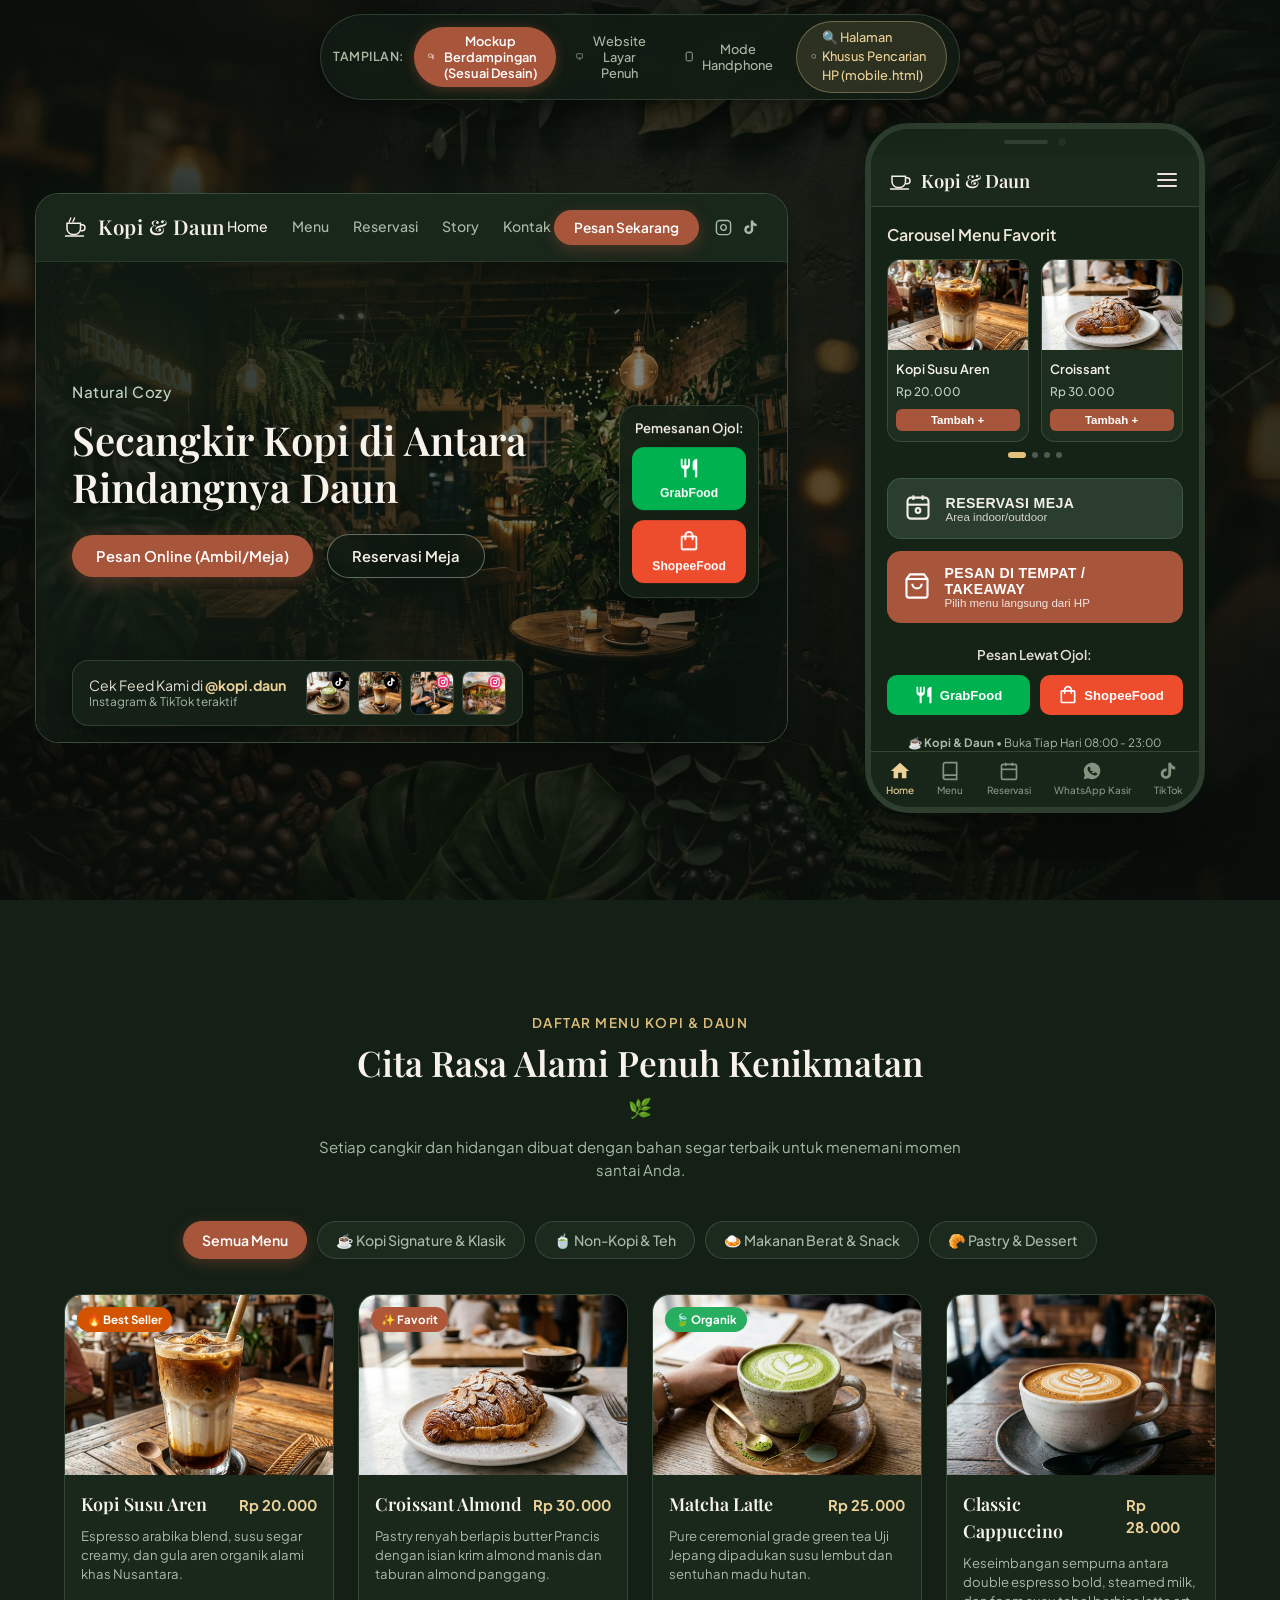
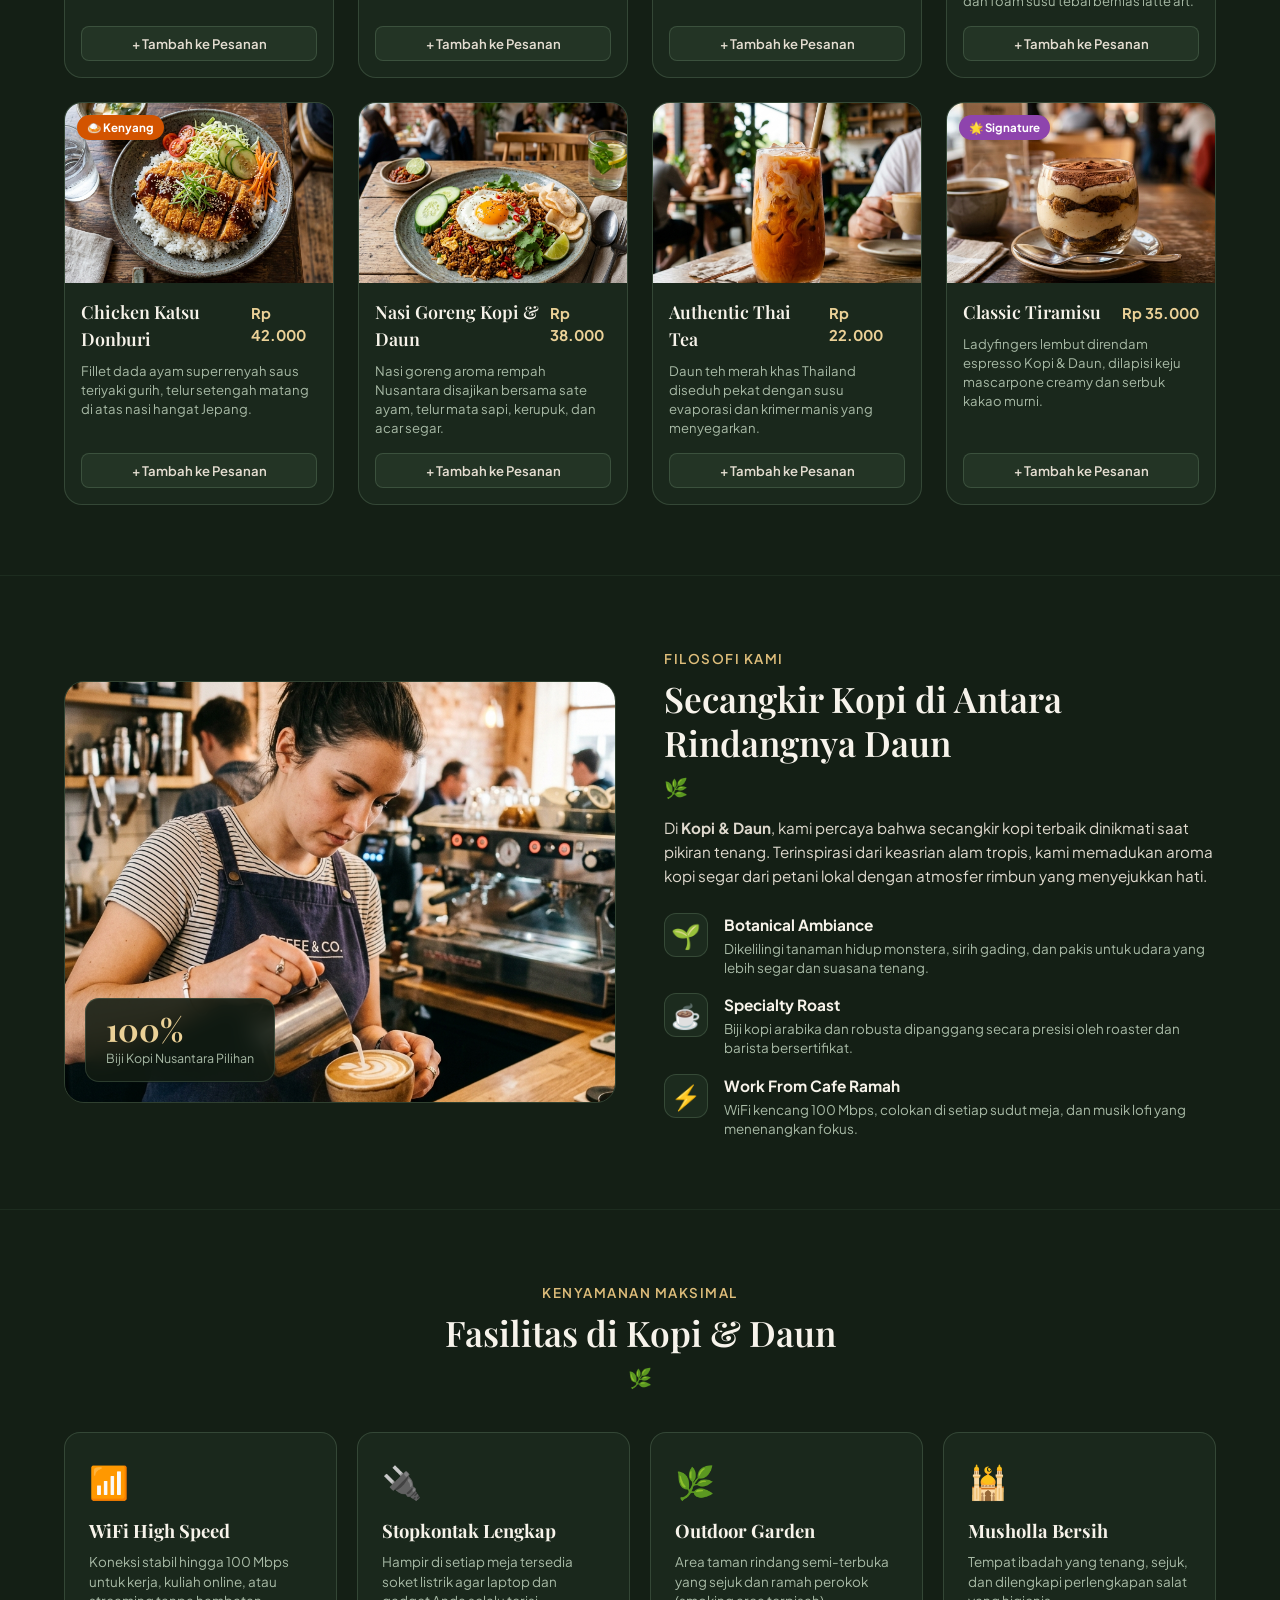
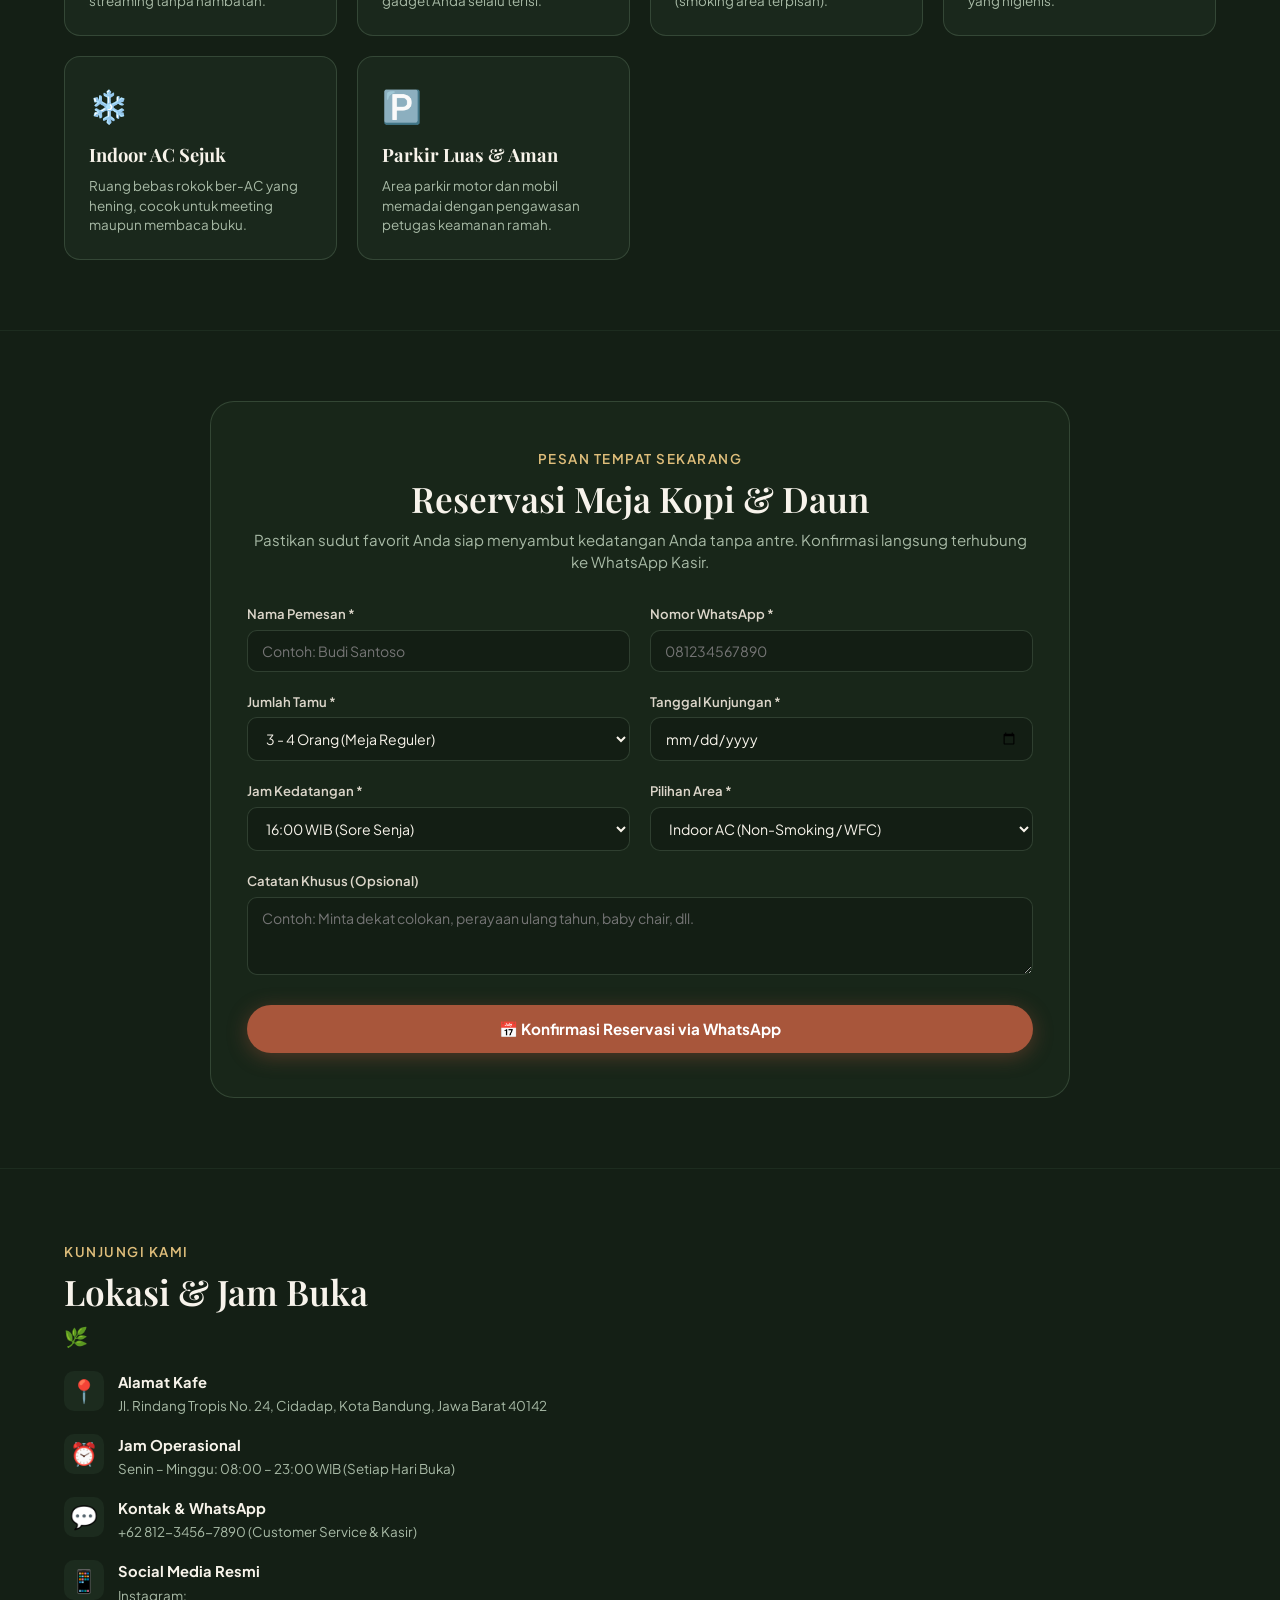
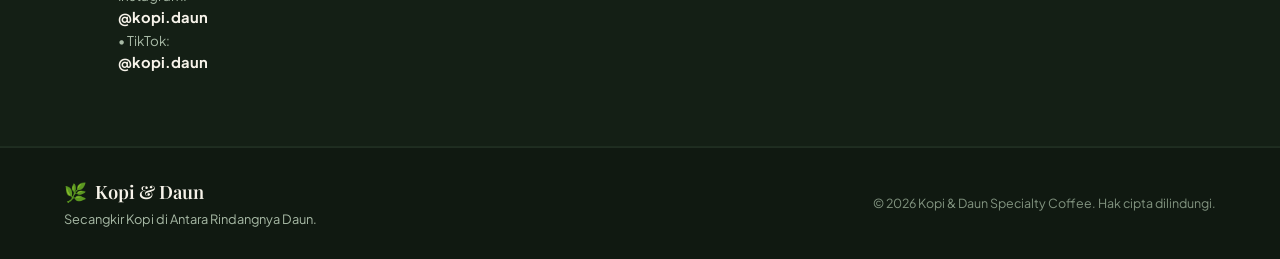
==== index.html @ 54e56e7a "Initial commit - Kopi & Daun website" ====
<!DOCTYPE html>
<html lang="id">
<head>
  <meta charset="UTF-8">
  <meta name="viewport" content="width=device-width, initial-scale=1.0">
  <meta name="description" content="Kopi & Daun — Secangkir Kopi di Antara Rindangnya Daun. Kafe botanical cozy dengan suasana asri, kopi pilihan, reservasi online, dan pesan via ShopeeFood & GrabFood.">
  <meta name="keywords" content="Kopi & Daun, kafe botanical, coffee shop aesthetic, kopi susu aren, reservasi kafe, kafe rimbun, nongkrong cozy, bandung kafe">
  <meta property="og:title" content="Kopi & Daun — Secangkir Kopi di Antara Rindangnya Daun">
  <meta property="og:description" content="Kafe bernuansa alam yang cozy di tengah rindangnya daun tropis. Pesan online atau reservasi meja sekarang.">
  <meta property="og:type" content="website">
  <title>Kopi & Daun — Secangkir Kopi di Antara Rindangnya Daun</title>
  <link rel="stylesheet" href="css/style.css">
  <link rel="icon" href="data:image/svg+xml,<svg xmlns='http://www.w3.org/2000/svg' viewBox='0 0 100 100'><text y='.9em' font-size='90'>🌿</text></svg>">
</head>
<body class="mode-mockup">

  <!-- ═══════════ TOP VIEW SWITCHER (Untuk Presentasi UI/UX) ═══════════ -->
  <aside class="view-switcher-bar" aria-label="Pengalih Tampilan">
    <div class="switcher-pill">
      <span class="switcher-label">Tampilan:</span>
      <button type="button" class="switch-btn active" data-mode="mode-mockup" id="btn-mode-mockup">
        <svg width="15" height="15" viewBox="0 0 24 24" fill="none" stroke="currentColor" stroke-width="2"><rect x="2" y="3" width="13" height="12" rx="2"/><rect x="17" y="7" width="5" height="14" rx="1"/></svg>
        <span>Mockup Berdampingan (Sesuai Desain)</span>
      </button>
      <button type="button" class="switch-btn" data-mode="mode-fullscreen" id="btn-mode-fullscreen">
        <svg width="15" height="15" viewBox="0 0 24 24" fill="none" stroke="currentColor" stroke-width="2"><rect x="2" y="3" width="20" height="14" rx="2"/><line x1="8" y1="21" x2="16" y2="21"/><line x1="12" y1="17" x2="12" y2="21"/></svg>
        <span>Website Layar Penuh</span>
      </button>
      <button type="button" class="switch-btn" data-mode="mode-mobile" id="btn-mode-mobile">
        <svg width="15" height="15" viewBox="0 0 24 24" fill="none" stroke="currentColor" stroke-width="2"><rect x="5" y="2" width="14" height="20" rx="3"/><line x1="12" y1="18" x2="12.01" y2="18"/></svg>
        <span>Mode Handphone</span>
      </button>
      <a href="mobile.html" class="switch-btn link-mobile-page" style="text-decoration: none; color: #ebd197; background: rgba(235, 209, 151, 0.12); border: 1px solid rgba(235, 209, 151, 0.35);">
        <svg width="15" height="15" viewBox="0 0 24 24" fill="none" stroke="currentColor" stroke-width="2"><circle cx="11" cy="11" r="8"/><line x1="21" y1="21" x2="16.65" y2="16.65"/></svg>
        <span>🔍 Halaman Khusus Pencarian HP (mobile.html)</span>
      </a>
    </div>
  </aside>

  <!-- ═══════════ TOAST NOTIFICATION ═══════════ -->
  <div class="toast-container" id="toast-container"></div>

  <!-- ═══════════ WRAPPER UTAMA: MOCKUP SHOWCASE ═══════════ -->
  <div class="mockup-presentation-stage" id="presentation-stage">

    <!-- DEKORASI DAUN & KOPI SUDUT -->
    <div class="stage-bg-overlay"></div>
    <div class="leaf-corner leaf-top-left" aria-hidden="true"></div>
    <div class="leaf-corner leaf-bottom-left" aria-hidden="true"></div>
    <div class="leaf-corner leaf-top-right" aria-hidden="true"></div>
    <div class="leaf-corner leaf-bottom-right" aria-hidden="true"></div>

    <div class="mockup-dual-grid">

      <!-- ══════════════════════════════════════════════════════
           FRAME 1: TAMPILAN DESKTOP (Sesuai Mockup Kiri)
           ══════════════════════════════════════════════════════ -->
      <div class="mockup-desktop-frame" id="desktop-app-frame">
        <div class="desktop-inner-window">

          <!-- Desktop Top Header / Navbar -->
          <header class="desktop-navbar">
            <div class="nav-brand">
              <svg class="brand-coffee-icon" viewBox="0 0 32 32" fill="none" stroke="currentColor">
                <path d="M4 11h18v7a8 8 0 0 1-8 8H12a8 8 0 0 1-8-8v-7z" stroke-width="2" stroke-linecap="round"/>
                <path d="M22 13h2a4 4 0 0 1 4 4v0a4 4 0 0 1-4 4h-2" stroke-width="2"/>
                <path d="M2 28h24" stroke-width="2" stroke-linecap="round"/>
                <path d="M9 4c0 2-2 3-2 5M14 4c0 2-2 3-2 5" stroke-width="1.8" stroke-linecap="round"/>
              </svg>
              <span class="brand-title">Kopi & Daun</span>
            </div>

            <nav class="desktop-nav-links">
              <a href="#home" class="nav-item active">Home</a>
              <a href="#menu" class="nav-item">Menu</a>
              <a href="#reservation" class="nav-item">Reservasi</a>
              <a href="#story" class="nav-item">Story</a>
              <a href="#contact" class="nav-item">Kontak</a>
            </nav>

            <div class="desktop-nav-actions">
              <button type="button" class="btn-action-terracotta btn-open-order">Pesan Sekarang</button>
              <div class="social-mini-icons">
                <a href="https://instagram.com/kopi.daun" target="_blank" rel="noopener" class="social-icon-btn" title="Instagram @kopi.daun">
                  <svg width="17" height="17" viewBox="0 0 24 24" fill="none" stroke="currentColor" stroke-width="2">
                    <rect x="2" y="2" width="20" height="20" rx="5" ry="5"></rect>
                    <path d="M16 11.37A4 4 0 1 1 12.63 8 4 4 0 0 1 16 11.37z"></path>
                    <line x1="17.5" y1="6.5" x2="17.51" y2="6.5"></line>
                  </svg>
                </a>
                <a href="https://tiktok.com/@kopi.daun" target="_blank" rel="noopener" class="social-icon-btn" title="TikTok @kopi.daun">
                  <svg width="17" height="17" viewBox="0 0 24 24" fill="currentColor">
                    <path d="M19.59 6.69a4.83 4.83 0 0 1-3.77-4.25V2h-3.45v13.67a2.89 2.89 0 0 1-2.88 2.5 2.89 2.89 0 0 1-2.89-2.89 2.89 2.89 0 0 1 2.89-2.89c.28 0 .54.04.79.1v-3.5a6.37 6.37 0 0 0-.79-.05A6.34 6.34 0 0 0 3.15 15a6.34 6.34 0 0 0 6.34 6.34 6.34 6.34 0 0 0 6.34-6.34V8.76a8.28 8.28 0 0 0 4.84 1.55V6.86a4.84 4.84 0 0 1-1.08-.17z"/>
                  </svg>
                </a>
              </div>
            </div>
          </header>

          <!-- Desktop Hero Area -->
          <main class="desktop-hero-viewport" id="home">
            <div class="desktop-hero-bg-holder">
              <img src="assets/images/hero-botanical.jpg" alt="Suasana Rindang Kopi & Daun" class="desktop-hero-img">
              <div class="desktop-hero-vignette"></div>
            </div>

            <!-- Left Hero Content -->
            <div class="desktop-hero-text">
              <span class="tag-natural-cozy">Natural Cozy</span>
              <h1 class="hero-headline">Secangkir Kopi di Antara<br>Rindangnya Daun</h1>
              
              <div class="hero-cta-group">
                <button type="button" class="btn-hero-solid btn-open-order">
                  <span>Pesan Online (Ambil/Meja)</span>
                </button>
                <button type="button" class="btn-hero-outline btn-open-reserve">
                  <span>Reservasi Meja</span>
                </button>
              </div>
            </div>

            <!-- Right Floating Card: Pemesanan Ojol -->
            <div class="floating-ojol-box">
              <h3 class="ojol-box-title">Pemesanan Ojol:</h3>
              <div class="ojol-buttons-stack">
                <button type="button" class="btn-ojol btn-grabfood" onclick="window.openOjol('GrabFood')">
                  <div class="ojol-icon-wrap">
                    <svg viewBox="0 0 24 24" width="22" height="22" fill="white">
                      <path d="M11 9H9V2H7v7H5V2H3v7c0 2.12 1.66 3.84 3.75 3.97V22h2.5v-9.03C11.34 12.84 13 11.12 13 9V2h-2v7zm5-3v8h2.5v8H21V2c-2.76 0-5 2.24-5 4z"/>
                    </svg>
                  </div>
                  <span class="ojol-btn-label">GrabFood</span>
                </button>

                <button type="button" class="btn-ojol btn-shopeefood" onclick="window.openOjol('ShopeeFood')">
                  <div class="ojol-icon-wrap">
                    <svg viewBox="0 0 24 24" width="22" height="22" fill="white">
                      <path d="M19 6h-2c0-2.76-2.24-5-5-5S7 3.24 7 6H5c-1.1 0-2 .9-2 2v12c0 1.1.9 2 2 2h14c1.1 0 2-.9 2-2V8c0-1.1-.9-2-2-2zm-7-3c1.66 0 3 1.34 3 3H9c0-1.66 1.34-3 3-3zm7 17H5V8h2v2c0 .55.45 1 1 1s1-.45 1-1V8h6v2c0 .55.45 1 1 1s1-.45 1-1V8h2v12z"/>
                    </svg>
                  </div>
                  <span class="ojol-btn-label">ShopeeFood</span>
                </button>
              </div>
            </div>

            <!-- Bottom Floating Banner: Cek Feed Kami di @kopi.daun -->
            <div class="floating-feed-banner">
              <div class="feed-info">
                <p class="feed-title">Cek Feed Kami di <strong>@kopi.daun</strong></p>
                <p class="feed-sub">Instagram & TikTok teraktif</p>
              </div>
              <div class="feed-thumbnails-row">
                <div class="feed-thumb-card" onclick="window.openFeedMedia(0)" title="Lihat Suasana & Matcha Latte">
                  <img src="assets/images/menu/matcha-latte.jpg" alt="Matcha Latte Feed">
                  <span class="platform-mini-badge tiktok-badge">
                    <svg viewBox="0 0 24 24" width="10" height="10" fill="white"><path d="M19.59 6.69a4.83 4.83 0 0 1-3.77-4.25V2h-3.45v13.67a2.89 2.89 0 0 1-2.88 2.5 2.89 2.89 0 0 1-2.89-2.89 2.89 2.89 0 0 1 2.89-2.89c.28 0 .54.04.79.1v-3.5a6.37 6.37 0 0 0-.79-.05A6.34 6.34 0 0 0 3.15 15a6.34 6.34 0 0 0 6.34 6.34 6.34 6.34 0 0 0 6.34-6.34V8.76a8.28 8.28 0 0 0 4.84 1.55V6.86a4.84 4.84 0 0 1-1.08-.17z"/></svg>
                  </span>
                </div>
                <div class="feed-thumb-card" onclick="window.openFeedMedia(1)" title="Lihat Kopi Susu Aren Video">
                  <img src="assets/images/menu/kopi-susu-gula-aren.jpg" alt="Kopi Susu Aren Reel">
                  <span class="platform-mini-badge tiktok-badge">
                    <svg viewBox="0 0 24 24" width="10" height="10" fill="white"><path d="M19.59 6.69a4.83 4.83 0 0 1-3.77-4.25V2h-3.45v13.67a2.89 2.89 0 0 1-2.88 2.5 2.89 2.89 0 0 1-2.89-2.89 2.89 2.89 0 0 1 2.89-2.89c.28 0 .54.04.79.1v-3.5a6.37 6.37 0 0 0-.79-.05A6.34 6.34 0 0 0 3.15 15a6.34 6.34 0 0 0 6.34 6.34 6.34 6.34 0 0 0 6.34-6.34V8.76a8.28 8.28 0 0 0 4.84 1.55V6.86a4.84 4.84 0 0 1-1.08-.17z"/></svg>
                  </span>
                </div>
                <div class="feed-thumb-card" onclick="window.openFeedMedia(2)" title="Lihat Pour Over & Barista">
                  <img src="assets/images/barista-about.jpg" alt="Barista Story">
                  <span class="platform-mini-badge ig-badge">
                    <svg viewBox="0 0 24 24" width="10" height="10" fill="none" stroke="white" stroke-width="2.5"><rect x="2" y="2" width="20" height="20" rx="5"/><circle cx="12" cy="12" r="4"/><circle cx="18" cy="6" r="1"/></svg>
                  </span>
                </div>
                <div class="feed-thumb-card" onclick="window.openFeedMedia(3)" title="Lihat Suasana Taman Outdoor">
                  <img src="assets/images/gallery/outdoor.jpg" alt="Outdoor Botanical">
                  <span class="platform-mini-badge ig-badge">
                    <svg viewBox="0 0 24 24" width="10" height="10" fill="none" stroke="white" stroke-width="2.5"><rect x="2" y="2" width="20" height="20" rx="5"/><circle cx="12" cy="12" r="4"/><circle cx="18" cy="6" r="1"/></svg>
                  </span>
                </div>
              </div>
            </div>

          </main>
        </div>
      </div>

      <!-- ══════════════════════════════════════════════════════
           FRAME 2: TAMPILAN MOBILE (Sesuai Mockup Kanan)
           ══════════════════════════════════════════════════════ -->
      <div class="mockup-mobile-frame" id="mobile-app-frame">
        <div class="smartphone-device">

          <!-- Speaker Notch & Camera Pin -->
          <div class="phone-notch-bar">
            <span class="notch-speaker"></span>
            <span class="notch-camera"></span>
          </div>

          <!-- Mobile App Body Container -->
          <div class="mobile-viewport">

            <!-- Mobile App Header -->
            <header class="mobile-app-header">
              <div class="mobile-brand">
                <svg class="brand-coffee-icon" viewBox="0 0 32 32" fill="none" stroke="currentColor">
                  <path d="M4 11h18v7a8 8 0 0 1-8 8H12a8 8 0 0 1-8-8v-7z" stroke-width="2" stroke-linecap="round"/>
                  <path d="M22 13h2a4 4 0 0 1 4 4v0a4 4 0 0 1-4 4h-2" stroke-width="2"/>
                  <path d="M2 28h24" stroke-width="2" stroke-linecap="round"/>
                </svg>
                <span class="mobile-brand-title">Kopi & Daun</span>
              </div>
              <button type="button" class="mobile-hamburger-btn" id="mobile-hamburger" aria-label="Buka Menu">
                <span></span>
                <span></span>
                <span></span>
              </button>
            </header>

            <!-- Mobile Scrollable Main Content -->
            <div class="mobile-scroll-body">

              <!-- Section: Carousel Menu Favorit -->
              <section class="mobile-section-fav">
                <div class="fav-section-header">
                  <h2 class="fav-title">Carousel Menu Favorit</h2>
                </div>

                <div class="carousel-container" id="mobile-carousel">
                  <div class="carousel-track" id="carousel-track">

                    <!-- Slide 1: Kopi Susu Aren -->
                    <div class="fav-card" data-index="0">
                      <div class="fav-img-wrap">
                        <img src="assets/images/menu/kopi-susu-gula-aren.jpg" alt="Kopi Susu Aren" loading="eager">
                      </div>
                      <div class="fav-info">
                        <h3 class="fav-name">Kopi Susu Aren</h3>
                        <p class="fav-price">Rp 20.000</p>
                        <button type="button" class="btn-fav-add" onclick="window.addToOrder('Kopi Susu Aren', 20000)">
                          Tambah +
                        </button>
                      </div>
                    </div>

                    <!-- Slide 2: Croissant -->
                    <div class="fav-card" data-index="1">
                      <div class="fav-img-wrap">
                        <img src="assets/images/menu/croissant-almond.jpg" alt="Croissant Almond" loading="eager">
                      </div>
                      <div class="fav-info">
                        <h3 class="fav-name">Croissant</h3>
                        <p class="fav-price">Rp 30.000</p>
                        <button type="button" class="btn-fav-add" onclick="window.addToOrder('Croissant Almond', 30000)">
                          Tambah +
                        </button>
                      </div>
                    </div>

                    <!-- Slide 3: Matcha Latte -->
                    <div class="fav-card" data-index="2">
                      <div class="fav-img-wrap">
                        <img src="assets/images/menu/matcha-latte.jpg" alt="Matcha Latte" loading="eager">
                      </div>
                      <div class="fav-info">
                        <h3 class="fav-name">Matcha Latte</h3>
                        <p class="fav-price">Rp 25.000</p>
                        <button type="button" class="btn-fav-add" onclick="window.addToOrder('Matcha Latte', 25000)">
                          Tambah +
                        </button>
                      </div>
                    </div>

                    <!-- Slide 4: Tiramisu Special -->
                    <div class="fav-card" data-index="3">
                      <div class="fav-img-wrap">
                        <img src="assets/images/menu/tiramisu.jpg" alt="Tiramisu Special" loading="lazy">
                      </div>
                      <div class="fav-info">
                        <h3 class="fav-name">Tiramisu Cake</h3>
                        <p class="fav-price">Rp 35.000</p>
                        <button type="button" class="btn-fav-add" onclick="window.addToOrder('Tiramisu Classic', 35000)">
                          Tambah +
                        </button>
                      </div>
                    </div>

                  </div>

                  <!-- Carousel Dots Indicator -->
                  <div class="carousel-indicators" id="carousel-dots">
                    <span class="dot active" data-slide="0"></span>
                    <span class="dot" data-slide="1"></span>
                    <span class="dot" data-slide="2"></span>
                    <span class="dot" data-slide="3"></span>
                  </div>
                </div>
              </section>

              <!-- Section: 2 Big Quick Action Buttons -->
              <section class="mobile-action-cards">
                <!-- Action Card 1: Reservasi Meja -->
                <button type="button" class="card-action-banner banner-green btn-open-reserve">
                  <div class="banner-icon">
                    <svg viewBox="0 0 24 24" width="28" height="28" fill="none" stroke="currentColor" stroke-width="1.8">
                      <rect x="3" y="4" width="18" height="18" rx="3" ry="3"/>
                      <line x1="16" y1="2" x2="16" y2="6"/>
                      <line x1="8" y1="2" x2="8" y2="6"/>
                      <line x1="3" y1="10" x2="21" y2="10"/>
                      <circle cx="12" cy="15" r="2"/>
                    </svg>
                  </div>
                  <div class="banner-text">
                    <h3 class="banner-title">RESERVASI MEJA</h3>
                    <p class="banner-desc">Area indoor/outdoor</p>
                  </div>
                </button>

                <!-- Action Card 2: Pesan di Tempat / Takeaway -->
                <button type="button" class="card-action-banner banner-terracotta btn-open-order">
                  <div class="banner-icon">
                    <svg viewBox="0 0 24 24" width="28" height="28" fill="none" stroke="currentColor" stroke-width="1.8">
                      <path d="M6 2L3 6v14a2 2 0 0 0 2 2h14a2 2 0 0 0 2-2V6l-3-4z"/>
                      <line x1="3" y1="6" x2="21" y2="6"/>
                      <path d="M16 10a4 4 0 0 1-8 0"/>
                    </svg>
                  </div>
                  <div class="banner-text">
                    <h3 class="banner-title">PESAN DI TEMPAT / TAKEAWAY</h3>
                    <p class="banner-desc">Pilih menu langsung dari HP</p>
                  </div>
                </button>
              </section>

              <!-- Section: Pesan Lewat Ojol Mobile -->
              <section class="mobile-ojol-section">
                <h3 class="mobile-ojol-title">Pesan Lewat Ojol:</h3>
                <div class="mobile-ojol-grid">
                  <button type="button" class="btn-ojol-mobile grab-btn" onclick="window.openOjol('GrabFood')">
                    <svg viewBox="0 0 24 24" width="20" height="20" fill="white">
                      <path d="M11 9H9V2H7v7H5V2H3v7c0 2.12 1.66 3.84 3.75 3.97V22h2.5v-9.03C11.34 12.84 13 11.12 13 9V2h-2v7zm5-3v8h2.5v8H21V2c-2.76 0-5 2.24-5 4z"/>
                    </svg>
                    <span>GrabFood</span>
                  </button>

                  <button type="button" class="btn-ojol-mobile shopee-btn" onclick="window.openOjol('ShopeeFood')">
                    <svg viewBox="0 0 24 24" width="20" height="20" fill="white">
                      <path d="M19 6h-2c0-2.76-2.24-5-5-5S7 3.24 7 6H5c-1.1 0-2 .9-2 2v12c0 1.1.9 2 2 2h14c1.1 0 2-.9 2-2V8c0-1.1-.9-2-2-2zm-7-3c1.66 0 3 1.34 3 3H9c0-1.66 1.34-3 3-3zm7 17H5V8h2v2c0 .55.45 1 1 1s1-.45 1-1V8h6v2c0 .55.45 1 1 1s1-.45 1-1V8h2v12z"/>
                    </svg>
                    <span>ShopeeFood</span>
                  </button>
                </div>
              </section>

              <!-- Mini Footer / Space before bottom nav -->
              <div class="mobile-footer-note">
                <p>☕ <strong>Kopi & Daun</strong> • Buka Tiap Hari 08:00 - 23:00</p>
                <p class="sub">Jl. Rindang No. 24, Bandung</p>
              </div>

            </div>

            <!-- Fixed Mobile Bottom Navigation Bar -->
            <nav class="mobile-bottom-nav">
              <a href="#home" class="b-nav-item active" data-target="home">
                <svg viewBox="0 0 24 24" width="20" height="20" fill="currentColor">
                  <path d="M10 20v-6h4v6h5v-8h3L12 3 2 12h3v8z"/>
                </svg>
                <span>Home</span>
              </a>

              <a href="#menu" class="b-nav-item btn-open-menu-drawer" data-target="menu">
                <svg viewBox="0 0 24 24" width="20" height="20" fill="none" stroke="currentColor" stroke-width="2">
                  <path d="M4 19.5A2.5 2.5 0 0 1 6.5 17H20"/>
                  <path d="M6.5 2H20v20H6.5A2.5 2.5 0 0 1 4 19.5v-15A2.5 2.5 0 0 1 6.5 2z"/>
                </svg>
                <span>Menu</span>
              </a>

              <a href="#reservation" class="b-nav-item btn-open-reserve" data-target="reservation">
                <svg viewBox="0 0 24 24" width="20" height="20" fill="none" stroke="currentColor" stroke-width="2">
                  <rect x="3" y="4" width="18" height="18" rx="2" ry="2"/>
                  <line x1="16" y1="2" x2="16" y2="6"/>
                  <line x1="8" y1="2" x2="8" y2="6"/>
                  <line x1="3" y1="10" x2="21" y2="10"/>
                </svg>
                <span>Reservasi</span>
              </a>

              <a href="https://wa.me/6281234567890?text=Halo%20Kopi%20%26%20Daun%2C%20saya%20ingin%20bertanya%20pesanan" target="_blank" rel="noopener" class="b-nav-item" data-target="whatsapp">
                <svg viewBox="0 0 24 24" width="20" height="20" fill="currentColor">
                  <path d="M12.04 2c-5.46 0-9.91 4.45-9.91 9.91 0 1.75.46 3.45 1.32 4.95L2.05 22l5.25-1.38c1.45.79 3.08 1.21 4.74 1.21 5.46 0 9.91-4.45 9.91-9.91 0-2.65-1.03-5.14-2.9-7.01A9.816 9.816 0 0 0 12.04 2zm5.78 14.07c-.24.68-1.39 1.3-1.93 1.37-.51.07-1.17.1-3.37-.81-2.82-1.16-4.63-4.04-4.77-4.23-.14-.19-1.15-1.53-1.15-2.92 0-1.39.73-2.07 1-2.35.25-.26.54-.33.72-.33.18 0 .36 0 .52.01.17.01.39-.06.61.47.23.55.78 1.9.85 2.04.07.14.12.31.02.49-.1.19-.15.31-.3.48-.15.18-.31.39-.45.53-.15.15-.3.32-.13.62.17.3 7.76 1.26 1.63 2.03 1.11.98 2.06 1.29 2.35 1.44.29.15.46.13.63-.07.17-.2.73-.85.93-1.14.2-.29.4-.24.67-.14.27.1 1.73.82 2.03.97.3.15.5.22.57.34.07.13.07.72-.17 1.4z"/>
                </svg>
                <span>WhatsApp Kasir</span>
              </a>

              <a href="https://tiktok.com/@kopi.daun" target="_blank" rel="noopener" class="b-nav-item" data-target="tiktok">
                <svg viewBox="0 0 24 24" width="20" height="20" fill="currentColor">
                  <path d="M19.59 6.69a4.83 4.83 0 0 1-3.77-4.25V2h-3.45v13.67a2.89 2.89 0 0 1-2.88 2.5 2.89 2.89 0 0 1-2.89-2.89 2.89 2.89 0 0 1 2.89-2.89c.28 0 .54.04.79.1v-3.5a6.37 6.37 0 0 0-.79-.05A6.34 6.34 0 0 0 3.15 15a6.34 6.34 0 0 0 6.34 6.34 6.34 6.34 0 0 0 6.34-6.34V8.76a8.28 8.28 0 0 0 4.84 1.55V6.86a4.84 4.84 0 0 1-1.08-.17z"/>
                </svg>
                <span>TikTok</span>
              </a>
            </nav>

          </div>
        </div>
      </div>

    </div>
  </div>

  <!-- ══════════════════════════════════════════════════════
       SECTION LENGKAP KETIKA SCROLL KE BAWAH / MODE FULLSCREEN
       ══════════════════════════════════════════════════════ -->
  <div class="full-content-wrapper">

    <!-- ═══════════ KATALOG MENU LENGKAP ═══════════ -->
    <section class="section section-menu" id="menu">
      <div class="site-container">
        <div class="section-title-wrap">
          <span class="sub-badge">Daftar Menu Kopi & Daun</span>
          <h2 class="section-main-heading">Cita Rasa Alami Penuh Kenikmatan</h2>
          <div class="leaf-divider">🌿</div>
          <p class="section-subtext">Setiap cangkir dan hidangan dibuat dengan bahan segar terbaik untuk menemani momen santai Anda.</p>
        </div>

        <!-- Filter Kategori Tabs -->
        <div class="menu-filter-bar">
          <button type="button" class="menu-tab-btn active" data-filter="all">Semua Menu</button>
          <button type="button" class="menu-tab-btn" data-filter="coffee">☕ Kopi Signature & Klasik</button>
          <button type="button" class="menu-tab-btn" data-filter="non-coffee">🍵 Non-Kopi & Teh</button>
          <button type="button" class="menu-tab-btn" data-filter="food">🍛 Makanan Berat & Snack</button>
          <button type="button" class="menu-tab-btn" data-filter="dessert">🥐 Pastry & Dessert</button>
        </div>

        <!-- Grid Menu Items -->
        <div class="menu-cards-grid" id="full-menu-grid">

          <!-- 1. Kopi Susu Aren -->
          <article class="menu-card" data-category="coffee">
            <div class="menu-card-media">
              <img src="assets/images/menu/kopi-susu-gula-aren.jpg" alt="Kopi Susu Aren" loading="lazy">
              <span class="badge-tag tag-bestseller">🔥 Best Seller</span>
            </div>
            <div class="menu-card-body">
              <div class="card-title-price">
                <h3 class="item-name">Kopi Susu Aren</h3>
                <span class="item-price">Rp 20.000</span>
              </div>
              <p class="item-desc">Espresso arabika blend, susu segar creamy, dan gula aren organik alami khas Nusantara.</p>
              <button type="button" class="btn-card-add" onclick="window.addToOrder('Kopi Susu Aren', 20000)">+ Tambah ke Pesanan</button>
            </div>
          </article>

          <!-- 2. Croissant Almond -->
          <article class="menu-card" data-category="dessert">
            <div class="menu-card-media">
              <img src="assets/images/menu/croissant-almond.jpg" alt="Croissant Almond" loading="lazy">
              <span class="badge-tag tag-chef">✨ Favorit</span>
            </div>
            <div class="menu-card-body">
              <div class="card-title-price">
                <h3 class="item-name">Croissant Almond</h3>
                <span class="item-price">Rp 30.000</span>
              </div>
              <p class="item-desc">Pastry renyah berlapis butter Prancis dengan isian krim almond manis dan taburan almond panggang.</p>
              <button type="button" class="btn-card-add" onclick="window.addToOrder('Croissant Almond', 30000)">+ Tambah ke Pesanan</button>
            </div>
          </article>

          <!-- 3. Matcha Latte -->
          <article class="menu-card" data-category="non-coffee">
            <div class="menu-card-media">
              <img src="assets/images/menu/matcha-latte.jpg" alt="Matcha Latte" loading="lazy">
              <span class="badge-tag tag-healthy">🍃 Organik</span>
            </div>
            <div class="menu-card-body">
              <div class="card-title-price">
                <h3 class="item-name">Matcha Latte</h3>
                <span class="item-price">Rp 25.000</span>
              </div>
              <p class="item-desc">Pure ceremonial grade green tea Uji Jepang dipadukan susu lembut dan sentuhan madu hutan.</p>
              <button type="button" class="btn-card-add" onclick="window.addToOrder('Matcha Latte', 25000)">+ Tambah ke Pesanan</button>
            </div>
          </article>

          <!-- 4. Cappuccino Tradisional -->
          <article class="menu-card" data-category="coffee">
            <div class="menu-card-media">
              <img src="assets/images/menu/cappuccino.jpg" alt="Cappuccino" loading="lazy">
            </div>
            <div class="menu-card-body">
              <div class="card-title-price">
                <h3 class="item-name">Classic Cappuccino</h3>
                <span class="item-price">Rp 28.000</span>
              </div>
              <p class="item-desc">Keseimbangan sempurna antara double espresso bold, steamed milk, dan foam susu tebal berhias latte art.</p>
              <button type="button" class="btn-card-add" onclick="window.addToOrder('Classic Cappuccino', 28000)">+ Tambah ke Pesanan</button>
            </div>
          </article>

          <!-- 5. Chicken Katsu Donburi -->
          <article class="menu-card" data-category="food">
            <div class="menu-card-media">
              <img src="assets/images/menu/chicken-katsu.jpg" alt="Chicken Katsu" loading="lazy">
              <span class="badge-tag tag-bestseller">🍛 Kenyang</span>
            </div>
            <div class="menu-card-body">
              <div class="card-title-price">
                <h3 class="item-name">Chicken Katsu Donburi</h3>
                <span class="item-price">Rp 42.000</span>
              </div>
              <p class="item-desc">Fillet dada ayam super renyah saus teriyaki gurih, telur setengah matang di atas nasi hangat Jepang.</p>
              <button type="button" class="btn-card-add" onclick="window.addToOrder('Chicken Katsu Donburi', 42000)">+ Tambah ke Pesanan</button>
            </div>
          </article>

          <!-- 6. Nasi Goreng Spesial Kopi & Daun -->
          <article class="menu-card" data-category="food">
            <div class="menu-card-media">
              <img src="assets/images/menu/nasi-goreng.jpg" alt="Nasi Goreng Spesial" loading="lazy">
            </div>
            <div class="menu-card-body">
              <div class="card-title-price">
                <h3 class="item-name">Nasi Goreng Kopi & Daun</h3>
                <span class="item-price">Rp 38.000</span>
              </div>
              <p class="item-desc">Nasi goreng aroma rempah Nusantara disajikan bersama sate ayam, telur mata sapi, kerupuk, dan acar segar.</p>
              <button type="button" class="btn-card-add" onclick="window.addToOrder('Nasi Goreng Kopi & Daun', 38000)">+ Tambah ke Pesanan</button>
            </div>
          </article>

          <!-- 7. Thai Tea Autentik -->
          <article class="menu-card" data-category="non-coffee">
            <div class="menu-card-media">
              <img src="assets/images/menu/thai-tea.jpg" alt="Authentic Thai Tea" loading="lazy">
            </div>
            <div class="menu-card-body">
              <div class="card-title-price">
                <h3 class="item-name">Authentic Thai Tea</h3>
                <span class="item-price">Rp 22.000</span>
              </div>
              <p class="item-desc">Daun teh merah khas Thailand diseduh pekat dengan susu evaporasi dan krimer manis yang menyegarkan.</p>
              <button type="button" class="btn-card-add" onclick="window.addToOrder('Authentic Thai Tea', 22000)">+ Tambah ke Pesanan</button>
            </div>
          </article>

          <!-- 8. Tiramisu Classic -->
          <article class="menu-card" data-category="dessert">
            <div class="menu-card-media">
              <img src="assets/images/menu/tiramisu.jpg" alt="Tiramisu Cake" loading="lazy">
              <span class="badge-tag tag-signature">🌟 Signature</span>
            </div>
            <div class="menu-card-body">
              <div class="card-title-price">
                <h3 class="item-name">Classic Tiramisu</h3>
                <span class="item-price">Rp 35.000</span>
              </div>
              <p class="item-desc">Ladyfingers lembut direndam espresso Kopi & Daun, dilapisi keju mascarpone creamy dan serbuk kakao murni.</p>
              <button type="button" class="btn-card-add" onclick="window.addToOrder('Classic Tiramisu', 35000)">+ Tambah ke Pesanan</button>
            </div>
          </article>

        </div>
      </div>
    </section>

    <!-- ═══════════ TENTANG & KISAH "KOPI & DAUN" ═══════════ -->
    <section class="section section-story" id="story">
      <div class="site-container story-grid">
        <div class="story-image-wrap">
          <img src="assets/images/barista-about.jpg" alt="Barista Kopi & Daun meracik kopi" class="story-main-img">
          <div class="story-floating-stat">
            <span class="stat-number">100%</span>
            <span class="stat-label">Biji Kopi Nusantara Pilihan</span>
          </div>
        </div>

        <div class="story-content">
          <span class="sub-badge">Filosofi Kami</span>
          <h2 class="section-main-heading">Secangkir Kopi di Antara<br>Rindangnya Daun</h2>
          <div class="leaf-divider">🌿</div>
          <p class="story-desc">
            Di <strong>Kopi & Daun</strong>, kami percaya bahwa secangkir kopi terbaik dinikmati saat pikiran tenang.
            Terinspirasi dari keasrian alam tropis, kami memadukan aroma kopi segar dari petani lokal dengan atmosfer rimbun yang menyejukkan hati.
          </p>
          <div class="features-list">
            <div class="feat-item">
              <div class="feat-icon">🌱</div>
              <div>
                <h4>Botanical Ambiance</h4>
                <p>Dikelilingi tanaman hidup monstera, sirih gading, dan pakis untuk udara yang lebih segar dan suasana tenang.</p>
              </div>
            </div>
            <div class="feat-item">
              <div class="feat-icon">☕</div>
              <div>
                <h4>Specialty Roast</h4>
                <p>Biji kopi arabika dan robusta dipanggang secara presisi oleh roaster dan barista bersertifikat.</p>
              </div>
            </div>
            <div class="feat-item">
              <div class="feat-icon">⚡</div>
              <div>
                <h4>Work From Cafe Ramah</h4>
                <p>WiFi kencang 100 Mbps, colokan di setiap sudut meja, dan musik lofi yang menenangkan fokus.</p>
              </div>
            </div>
          </div>
        </div>
      </div>
    </section>

    <!-- ═══════════ FASILITAS KAFE ═══════════ -->
    <section class="section section-facilities" id="facilities">
      <div class="site-container">
        <div class="section-title-wrap">
          <span class="sub-badge">Kenyamanan Maksimal</span>
          <h2 class="section-main-heading">Fasilitas di Kopi & Daun</h2>
          <div class="leaf-divider">🌿</div>
        </div>

        <div class="facilities-grid">
          <div class="fac-box">
            <span class="fac-emoji">📶</span>
            <h3>WiFi High Speed</h3>
            <p>Koneksi stabil hingga 100 Mbps untuk kerja, kuliah online, atau streaming tanpa hambatan.</p>
          </div>
          <div class="fac-box">
            <span class="fac-emoji">🔌</span>
            <h3>Stopkontak Lengkap</h3>
            <p>Hampir di setiap meja tersedia soket listrik agar laptop dan gadget Anda selalu terisi.</p>
          </div>
          <div class="fac-box">
            <span class="fac-emoji">🌿</span>
            <h3>Outdoor Garden</h3>
            <p>Area taman rindang semi-terbuka yang sejuk dan ramah perokok (smoking area terpisah).</p>
          </div>
          <div class="fac-box">
            <span class="fac-emoji">🕌</span>
            <h3>Musholla Bersih</h3>
            <p>Tempat ibadah yang tenang, sejuk, dan dilengkapi perlengkapan salat yang higienis.</p>
          </div>
          <div class="fac-box">
            <span class="fac-emoji">❄️</span>
            <h3>Indoor AC Sejuk</h3>
            <p>Ruang bebas rokok ber-AC yang hening, cocok untuk meeting maupun membaca buku.</p>
          </div>
          <div class="fac-box">
            <span class="fac-emoji">🅿️</span>
            <h3>Parkir Luas & Aman</h3>
            <p>Area parkir motor dan mobil memadai dengan pengawasan petugas keamanan ramah.</p>
          </div>
        </div>
      </div>
    </section>

    <!-- ═══════════ FORM RESERVASI MEJA ═══════════ -->
    <section class="section section-reserve" id="reservation">
      <div class="site-container reserve-container-box">
        <div class="reserve-header-inner">
          <span class="sub-badge">Pesan Tempat Sekarang</span>
          <h2 class="section-main-heading">Reservasi Meja Kopi & Daun</h2>
          <p class="section-subtext">Pastikan sudut favorit Anda siap menyambut kedatangan Anda tanpa antre. Konfirmasi langsung terhubung ke WhatsApp Kasir.</p>
        </div>

        <form class="reserve-form-grid" id="main-reserve-form">
          <div class="form-group">
            <label for="res-name">Nama Pemesan *</label>
            <input type="text" id="res-name" required placeholder="Contoh: Budi Santoso">
          </div>
          <div class="form-group">
            <label for="res-phone">Nomor WhatsApp *</label>
            <input type="tel" id="res-phone" required placeholder="081234567890">
          </div>
          <div class="form-group">
            <label for="res-guests">Jumlah Tamu *</label>
            <select id="res-guests" required>
              <option value="1-2 Orang">1 - 2 Orang (Meja Santai)</option>
              <option value="3-4 Orang" selected>3 - 4 Orang (Meja Reguler)</option>
              <option value="5-8 Orang">5 - 8 Orang (Meja Group)</option>
              <option value="9+ Orang">Lebih dari 8 Orang (Event / Gathering)</option>
            </select>
          </div>
          <div class="form-group">
            <label for="res-date">Tanggal Kunjungan *</label>
            <input type="date" id="res-date" required>
          </div>
          <div class="form-group">
            <label for="res-time">Jam Kedatangan *</label>
            <select id="res-time" required>
              <option value="10:00">10:00 WIB (Pagi Nyaman)</option>
              <option value="13:00">13:00 WIB (Siang / Lunch)</option>
              <option value="16:00" selected>16:00 WIB (Sore Senja)</option>
              <option value="19:00">19:00 WIB (Malam Hangat)</option>
              <option value="20:30">20:30 WIB (Late Chill)</option>
            </select>
          </div>
          <div class="form-group">
            <label for="res-area">Pilihan Area *</label>
            <select id="res-area" required>
              <option value="Indoor AC (Non-Smoking)" selected>Indoor AC (Non-Smoking / WFC)</option>
              <option value="Outdoor Garden Rindang">Outdoor Garden Rindang (Smoking Area)</option>
              <option value="VIP Mezzanine">VIP Mezzanine (Private Meeting)</option>
            </select>
          </div>
          <div class="form-group form-group-full">
            <label for="res-notes">Catatan Khusus (Opsional)</label>
            <textarea id="res-notes" rows="3" placeholder="Contoh: Minta dekat colokan, perayaan ulang tahun, baby chair, dll."></textarea>
          </div>
          <div class="form-group form-group-full submit-wrap">
            <button type="submit" class="btn-submit-reserve">
              <span>📅 Konfirmasi Reservasi via WhatsApp</span>
            </button>
          </div>
        </form>
      </div>
    </section>

    <!-- ═══════════ KONTAK & LOKASI ═══════════ -->
    <section class="section section-contact" id="contact">
      <div class="site-container contact-grid">
        <div class="contact-info-panel">
          <span class="sub-badge">Kunjungi Kami</span>
          <h2 class="section-main-heading">Lokasi & Jam Buka</h2>
          <div class="leaf-divider">🌿</div>

          <div class="contact-details-list">
            <div class="c-detail-item">
              <span class="c-icon">📍</span>
              <div>
                <strong>Alamat Kafe</strong>
                <p>Jl. Rindang Tropis No. 24, Cidadap, Kota Bandung, Jawa Barat 40142</p>
              </div>
            </div>
            <div class="c-detail-item">
              <span class="c-icon">⏰</span>
              <div>
                <strong>Jam Operasional</strong>
                <p>Senin – Minggu: 08:00 – 23:00 WIB (Setiap Hari Buka)</p>
              </div>
            </div>
            <div class="c-detail-item">
              <span class="c-icon">💬</span>
              <div>
                <strong>Kontak & WhatsApp</strong>
                <p>+62 812-3456-7890 (Customer Service & Kasir)</p>
              </div>
            </div>
            <div class="c-detail-item">
              <span class="c-icon">📱</span>
              <div>
                <strong>Social Media Resmi</strong>
                <p>Instagram: <strong>@kopi.daun</strong> • TikTok: <strong>@kopi.daun</strong></p>
              </div>
            </div>
          </div>
        </div>

        <div class="contact-map-panel">
          <div class="map-container-frame">
            <iframe
              src="https://www.google.com/maps/embed?pb=!1m18!1m12!1m3!1d3960.9984920668383!2d107.6081498!3d-6.8902535!2m3!1f0!2f0!3f0!3m2!1i1024!2i768!4f13.1!3m3!1m2!1s0x2e68e65768d66085%3A0xb3bfbb0a221f7c75!2sBandung%2C%20Jawa%20Barat!5e0!3m2!1sid!2sid!4v1700000000000!5m2!1sid!2sid!4v1700000000000"
              width="100%"
              height="350"
              style="border:0; border-radius: 16px;"
              allowfullscreen=""
              loading="lazy"
              referrerpolicy="no-referrer-when-downgrade"
              title="Peta Lokasi Kopi & Daun">
            </iframe>
          </div>
        </div>
      </div>
    </section>

    <!-- ═══════════ FOOTER ═══════════ -->
    <footer class="site-footer">
      <div class="site-container footer-content">
        <div class="footer-brand">
          <div class="footer-logo">
            <span class="f-icon">🌿</span>
            <span class="f-name">Kopi & Daun</span>
          </div>
          <p class="f-tag">Secangkir Kopi di Antara Rindangnya Daun.</p>
        </div>
        <div class="footer-copy">
          <p>© 2026 Kopi & Daun Specialty Coffee. Hak cipta dilindungi.</p>
        </div>
      </div>
    </footer>

  </div>

  <!-- ══════════════════════════════════════════════════════
       MODAL 1: PESAN ONLINE / TAKEAWAY / MEJA
       ══════════════════════════════════════════════════════ -->
  <div class="order-modal-overlay" id="order-modal" aria-hidden="true">
    <div class="order-modal-card">
      <div class="order-modal-header">
        <div class="m-title-wrap">
          <span class="m-badge">Keranjang Kasir</span>
          <h3>Pesan Online / Di Tempat</h3>
        </div>
        <button type="button" class="btn-close-modal" id="btn-close-order">&times;</button>
      </div>

      <div class="order-modal-body">
        <!-- Tipe Pesanan Switcher -->
        <div class="order-type-tabs">
          <label class="type-tab-item">
            <input type="radio" name="order-type" value="Dine-in" checked>
            <span>🍽️ Makan di Tempat</span>
          </label>
          <label class="type-tab-item">
            <input type="radio" name="order-type" value="Takeaway">
            <span>🛍️ Bawa Pulang (Takeaway)</span>
          </label>
        </div>

        <div class="order-dine-in-field" id="dinein-field-wrap">
          <label for="table-num-input">Nomor Meja Anda:</label>
          <input type="text" id="table-num-input" placeholder="Contoh: Meja 07 (atau Outdoor 03)">
        </div>

        <!-- Daftar Item yang Dipilih -->
        <div class="selected-items-container" id="selected-items-list">
          <!-- Items will be injected here via JavaScript -->
        </div>

        <!-- Ringkasan Total -->
        <div class="order-total-summary">
          <div class="summary-line">
            <span>Total Pesanan:</span>
            <strong id="order-grand-total">Rp 0</strong>
          </div>
        </div>

        <!-- Form Info Pembeli -->
        <div class="buyer-inputs">
          <input type="text" id="buyer-name" placeholder="Nama Anda *" required>
          <input type="tel" id="buyer-phone" placeholder="Nomor WhatsApp *" required>
        </div>
      </div>

      <div class="order-modal-footer">
        <button type="button" class="btn-checkout-whatsapp" id="btn-submit-order-wa">
          <svg viewBox="0 0 24 24" width="20" height="20" fill="currentColor">
            <path d="M12.04 2c-5.46 0-9.91 4.45-9.91 9.91 0 1.75.46 3.45 1.32 4.95L2.05 22l5.25-1.38c1.45.79 3.08 1.21 4.74 1.21 5.46 0 9.91-4.45 9.91-9.91 0-2.65-1.03-5.14-2.9-7.01A9.816 9.816 0 0 0 12.04 2zm5.78 14.07c-.24.68-1.39 1.3-1.93 1.37-.51.07-1.17.1-3.37-.81-2.82-1.16-4.63-4.04-4.77-4.23-.14-.19-1.15-1.53-1.15-2.92 0-1.39.73-2.07 1-2.35.25-.26.54-.33.72-.33.18 0 .36 0 .52.01.17.01.39-.06.61.47.23.55.78 1.9.85 2.04.07.14.12.31.02.49-.1.19-.15.31-.3.48-.15.18-.31.39-.45.53-.15.15-.3.32-.13.62.17.3 7.76 1.26 1.63 2.03 1.11.98 2.06 1.29 2.35 1.44.29.15.46.13.63-.07.17-.2.73-.85.93-1.14.2-.29.4-.24.67-.14.27.1 1.73.82 2.03.97.3.15.5.22.57.34.07.13.07.72-.17 1.4z"/>
          </svg>
          <span>Kirim Pesanan ke WhatsApp Kasir</span>
        </button>
      </div>
    </div>
  </div>

  <!-- ══════════════════════════════════════════════════════
       MODAL 2: SOCIAL FEED MEDIA LIGHTBOX (@kopi.daun)
       ══════════════════════════════════════════════════════ -->
  <div class="feed-modal-overlay" id="feed-modal" aria-hidden="true">
    <div class="feed-modal-content">
      <button type="button" class="btn-close-feed" id="btn-close-feed">&times;</button>
      <div class="feed-modal-body">
        <div class="feed-media-frame">
          <img id="feed-media-img" src="assets/images/menu/matcha-latte.jpg" alt="Feed Media">
        </div>
        <div class="feed-media-info">
          <div class="f-user-badge">
            <span class="f-avatar">🌿</span>
            <div>
              <strong>@kopi.daun</strong>
              <p>Bandung, Indonesia</p>
            </div>
          </div>
          <p class="f-caption" id="feed-caption-text">
            Sensasi menyegarkan matcha ceromonial Jepang di tengah sejuknya tanaman rindang. Wajib coba saat kamu mampir ke Kopi & Daun! 🌿✨
          </p>
          <div class="f-tags">#KopiDanDaun #CoffeeShopBandung #BotanicalCafe #AestheticCafe</div>
          <a href="https://instagram.com/kopi.daun" target="_blank" rel="noopener" class="btn-visit-ig">
            Buka Profil di Instagram
          </a>
        </div>
      </div>
    </div>
  </div>

  <script src="js/main.js"></script>
</body>
</html>
---- css/style.css ----
/* ====================================================
   KOPI & DAUN — BOTANICAL COFFEE & EATERY
   Premium UI/UX Design System (Exact Reference Match)
   ==================================================== */

@import url('https://fonts.googleapis.com/css2?family=Playfair+Display:ital,wght@0,400;0,600;0,700;1,400;1,600&family=Plus+Jakarta+Sans:wght@300;400;500;600;700&display=swap');

:root {
  /* Exact Color Tokens from Mockup */
  --c-dark-forest: #141f15;
  --c-dark-moss: #1c291d;
  --c-moss-card: #233424;
  --c-moss-border: rgba(144, 184, 148, 0.22);
  --c-moss-highlight: #344c36;
  
  --c-terracotta: #a8563b;
  --c-terracotta-hover: #bd6244;
  --c-terracotta-dark: #8c422a;

  --c-text-cream: #f4efe6;
  --c-text-sub: #a8baa6;
  --c-text-muted: #829480;

  --c-grabfood: #00b14f;
  --c-shopeefood: #ee4d2d;
  --c-whatsapp: #25d366;

  --font-serif: 'Playfair Display', Georgia, serif;
  --font-sans: 'Plus Jakarta Sans', -apple-system, BlinkMacSystemFont, sans-serif;

  --radius-sm: 8px;
  --radius-md: 14px;
  --radius-lg: 20px;
  --radius-xl: 32px;
  --radius-pill: 9999px;

  --shadow-mockup: 0 25px 60px -15px rgba(0, 0, 0, 0.7), 0 0 40px rgba(20, 31, 21, 0.5);
  --shadow-glow: 0 8px 30px rgba(168, 86, 59, 0.35);
  --shadow-card: 0 10px 25px rgba(0, 0, 0, 0.4);
}

/* ── Global Reset ── */
*, *::before, *::after {
  box-sizing: border-box;
  margin: 0;
  padding: 0;
}

html {
  scroll-behavior: smooth;
  font-size: 16px;
  background-color: var(--c-dark-forest);
  color: var(--c-text-cream);
  font-family: var(--font-sans);
}

body {
  min-height: 100vh;
  background-color: #121a13;
  color: var(--c-text-cream);
  overflow-x: hidden;
  line-height: 1.5;
}

/* ══════════════════════════════════════════════════════
   VIEW SWITCHER BAR (PENGALIH PRESENTASI)
   ══════════════════════════════════════════════════════ */
.view-switcher-bar {
  position: fixed;
  top: 14px;
  left: 50%;
  transform: translateX(-50%);
  z-index: 9999;
  display: flex;
  justify-content: center;
}

.switcher-pill {
  display: flex;
  align-items: center;
  gap: 6px;
  background: rgba(18, 28, 19, 0.9);
  backdrop-filter: blur(14px);
  -webkit-backdrop-filter: blur(14px);
  padding: 6px 12px;
  border-radius: var(--radius-pill);
  border: 1px solid var(--c-moss-border);
  box-shadow: 0 8px 32px rgba(0, 0, 0, 0.5);
}

.switcher-label {
  font-size: 0.78rem;
  font-weight: 600;
  color: var(--c-text-sub);
  margin-right: 4px;
  text-transform: uppercase;
  letter-spacing: 0.5px;
}

.switch-btn {
  display: inline-flex;
  align-items: center;
  gap: 6px;
  background: transparent;
  border: none;
  color: var(--c-text-sub);
  padding: 6px 14px;
  border-radius: var(--radius-pill);
  font-size: 0.8rem;
  font-weight: 500;
  font-family: var(--font-sans);
  cursor: pointer;
  transition: all 0.25s ease;
}

.switch-btn svg {
  stroke: currentColor;
}

.switch-btn:hover {
  color: var(--c-text-cream);
  background: rgba(255, 255, 255, 0.06);
}

.switch-btn.active {
  background: var(--c-terracotta);
  color: #ffffff;
  font-weight: 600;
  box-shadow: 0 2px 12px rgba(168, 86, 59, 0.4);
}

/* ══════════════════════════════════════════════════════
   MOCKUP PRESENTATION STAGE (PERSIS SCREENSHOT)
   ══════════════════════════════════════════════════════ */
.mockup-presentation-stage {
  position: relative;
  min-height: 100vh;
  width: 100%;
  padding: 85px 35px 50px;
  display: flex;
  justify-content: center;
  align-items: center;
  background-image: url('../assets/images/mockup-bg.jpg');
  background-size: cover;
  background-position: center center;
  background-attachment: fixed;
  overflow: hidden;
}

.stage-bg-overlay {
  position: absolute;
  inset: 0;
  background: radial-gradient(circle at center, rgba(14, 23, 15, 0.6) 0%, rgba(10, 15, 11, 0.88) 100%);
  pointer-events: none;
}

.mockup-dual-grid {
  position: relative;
  z-index: 10;
  display: grid;
  grid-template-columns: minmax(680px, 1.7fr) minmax(320px, 0.95fr);
  gap: 36px;
  max-width: 1420px;
  width: 100%;
  align-items: center;
  justify-content: center;
}

/* ══════════════════════════════════════════════════════
   FRAME 1: TAMPILAN DESKTOP (KIRI)
   ══════════════════════════════════════════════════════ */
.mockup-desktop-frame {
  width: 100%;
  border-radius: 24px;
  background: #172418;
  border: 1px solid rgba(132, 172, 136, 0.3);
  box-shadow: var(--shadow-mockup);
  overflow: hidden;
  transition: all 0.3s ease;
}

.desktop-inner-window {
  display: flex;
  flex-direction: column;
  width: 100%;
  background: #141f15;
}

/* Desktop Navbar */
.desktop-navbar {
  display: flex;
  align-items: center;
  justify-content: space-between;
  padding: 16px 28px;
  background: #19261a;
  border-bottom: 1px solid rgba(144, 184, 148, 0.12);
  z-index: 20;
}

.nav-brand {
  display: flex;
  align-items: center;
  gap: 10px;
}

.brand-coffee-icon {
  width: 24px;
  height: 24px;
  color: var(--c-text-cream);
}

.brand-title {
  font-family: var(--font-serif);
  font-size: 1.28rem;
  font-weight: 600;
  letter-spacing: 0.5px;
  color: var(--c-text-cream);
}

.desktop-nav-links {
  display: flex;
  align-items: center;
  gap: 24px;
}

.desktop-nav-links .nav-item {
  text-decoration: none;
  font-size: 0.88rem;
  font-weight: 500;
  color: var(--c-text-sub);
  transition: color 0.2s ease;
}

.desktop-nav-links .nav-item:hover,
.desktop-nav-links .nav-item.active {
  color: var(--c-text-cream);
}

.desktop-nav-actions {
  display: flex;
  align-items: center;
  gap: 16px;
}

.btn-action-terracotta {
  background: var(--c-terracotta);
  color: #ffffff;
  border: none;
  padding: 9px 20px;
  border-radius: var(--radius-pill);
  font-family: var(--font-sans);
  font-size: 0.86rem;
  font-weight: 600;
  cursor: pointer;
  transition: all 0.25s ease;
  box-shadow: 0 4px 15px rgba(168, 86, 59, 0.35);
}

.btn-action-terracotta:hover {
  background: var(--c-terracotta-hover);
  transform: translateY(-1px);
}

.social-mini-icons {
  display: flex;
  align-items: center;
  gap: 10px;
}

.social-icon-btn {
  display: flex;
  align-items: center;
  justify-content: center;
  color: var(--c-text-sub);
  transition: color 0.2s ease, transform 0.2s ease;
  text-decoration: none;
}

.social-icon-btn:hover {
  color: var(--c-text-cream);
  transform: scale(1.1);
}

/* Desktop Hero Viewport */
.desktop-hero-viewport {
  position: relative;
  width: 100%;
  height: 480px;
  display: flex;
  flex-direction: column;
  justify-content: center;
  padding: 40px 36px 85px;
  overflow: hidden;
}

.desktop-hero-bg-holder {
  position: absolute;
  inset: 0;
  z-index: 1;
}

.desktop-hero-img {
  width: 100%;
  height: 100%;
  object-fit: cover;
  object-position: center 35%;
  filter: brightness(0.85);
}

.desktop-hero-vignette {
  position: absolute;
  inset: 0;
  background: linear-gradient(
    90deg,
    rgba(17, 26, 18, 0.92) 0%,
    rgba(17, 26, 18, 0.72) 45%,
    rgba(17, 26, 18, 0.45) 80%,
    rgba(17, 26, 18, 0.7) 100%
  );
}

/* Hero Content Left */
.desktop-hero-text {
  position: relative;
  z-index: 5;
  max-width: 500px;
}

.tag-natural-cozy {
  display: inline-block;
  font-size: 0.95rem;
  font-weight: 500;
  color: #bfd4bf;
  letter-spacing: 0.5px;
  margin-bottom: 12px;
}

.hero-headline {
  font-family: var(--font-serif);
  font-size: 2.5rem;
  font-weight: 600;
  line-height: 1.18;
  color: #f7f3ea;
  margin-bottom: 24px;
  text-shadow: 0 2px 10px rgba(0, 0, 0, 0.6);
}

.hero-cta-group {
  display: flex;
  align-items: center;
  gap: 14px;
}

.btn-hero-solid {
  background: var(--c-terracotta);
  color: #ffffff;
  border: none;
  padding: 12px 24px;
  border-radius: var(--radius-pill);
  font-family: var(--font-sans);
  font-size: 0.92rem;
  font-weight: 600;
  cursor: pointer;
  transition: all 0.25s ease;
  box-shadow: 0 4px 18px rgba(168, 86, 59, 0.4);
}

.btn-hero-solid:hover {
  background: var(--c-terracotta-hover);
  transform: translateY(-2px);
}

.btn-hero-outline {
  background: rgba(18, 28, 19, 0.55);
  backdrop-filter: blur(8px);
  -webkit-backdrop-filter: blur(8px);
  color: #f5f0e6;
  border: 1px solid rgba(220, 235, 220, 0.4);
  padding: 12px 24px;
  border-radius: var(--radius-pill);
  font-family: var(--font-sans);
  font-size: 0.92rem;
  font-weight: 600;
  cursor: pointer;
  transition: all 0.25s ease;
}

.btn-hero-outline:hover {
  background: rgba(255, 255, 255, 0.12);
  border-color: #ffffff;
  transform: translateY(-2px);
}

/* Right Floating Box: Pemesanan Ojol */
.floating-ojol-box {
  position: absolute;
  top: 50%;
  right: 28px;
  transform: translateY(-50%);
  z-index: 10;
  width: 140px;
  background: rgba(20, 31, 21, 0.88);
  backdrop-filter: blur(12px);
  -webkit-backdrop-filter: blur(12px);
  border: 1px solid var(--c-moss-border);
  border-radius: 18px;
  padding: 14px 12px;
  box-shadow: var(--shadow-card);
  text-align: center;
}

.ojol-box-title {
  font-size: 0.82rem;
  font-weight: 600;
  color: #f4efe6;
  margin-bottom: 12px;
  line-height: 1.2;
}

.ojol-buttons-stack {
  display: flex;
  flex-direction: column;
  gap: 10px;
}

.btn-ojol {
  display: flex;
  flex-direction: column;
  align-items: center;
  justify-content: center;
  gap: 4px;
  padding: 10px 8px;
  border-radius: 12px;
  border: none;
  cursor: pointer;
  transition: transform 0.2s ease, filter 0.2s ease;
  width: 100%;
}

.btn-grabfood {
  background: var(--c-grabfood);
}

.btn-shopeefood {
  background: var(--c-shopeefood);
}

.btn-ojol:hover {
  transform: translateY(-2px);
  filter: brightness(1.1);
}

.ojol-btn-label {
  font-size: 0.76rem;
  font-weight: 700;
  color: #ffffff;
}

/* Bottom Floating Banner: Cek Feed Kami */
.floating-feed-banner {
  position: absolute;
  bottom: 16px;
  left: 36px;
  z-index: 10;
  display: flex;
  align-items: center;
  gap: 20px;
  background: rgba(22, 34, 23, 0.92);
  backdrop-filter: blur(12px);
  -webkit-backdrop-filter: blur(12px);
  border: 1px solid var(--c-moss-border);
  border-radius: 16px;
  padding: 10px 16px;
  box-shadow: var(--shadow-card);
}

.feed-info {
  line-height: 1.3;
}

.feed-title {
  font-size: 0.88rem;
  color: #e5dfd3;
}

.feed-title strong {
  color: #ebd197;
  font-weight: 700;
}

.feed-sub {
  font-size: 0.74rem;
  color: var(--c-text-sub);
}

.feed-thumbnails-row {
  display: flex;
  align-items: center;
  gap: 8px;
}

.feed-thumb-card {
  position: relative;
  width: 44px;
  height: 44px;
  border-radius: 8px;
  overflow: hidden;
  border: 1px solid rgba(255, 255, 255, 0.15);
  cursor: pointer;
  transition: transform 0.2s ease;
}

.feed-thumb-card:hover {
  transform: scale(1.08);
}

.feed-thumb-card img {
  width: 100%;
  height: 100%;
  object-fit: cover;
}

.platform-mini-badge {
  position: absolute;
  top: 3px;
  right: 3px;
  width: 14px;
  height: 14px;
  border-radius: 50%;
  display: flex;
  align-items: center;
  justify-content: center;
}

.tiktok-badge {
  background: #000000;
}

.ig-badge {
  background: #e1306c;
}

/* ══════════════════════════════════════════════════════
   FRAME 2: TAMPILAN MOBILE SMARTPHONE (KANAN)
   ══════════════════════════════════════════════════════ */
.mockup-mobile-frame {
  width: 100%;
  display: flex;
  justify-content: center;
}

.smartphone-device {
  width: 340px;
  height: 690px;
  background: #141f15;
  border-radius: 44px;
  border: 6px solid #2d3e2f;
  box-shadow: var(--shadow-mockup);
  display: flex;
  flex-direction: column;
  position: relative;
  overflow: hidden;
}

/* Smartphone Notch Bar */
.phone-notch-bar {
  width: 100%;
  height: 26px;
  background: #182619;
  display: flex;
  align-items: center;
  justify-content: center;
  gap: 10px;
  z-index: 30;
}

.notch-speaker {
  width: 44px;
  height: 4px;
  background: #2f4031;
  border-radius: 3px;
}

.notch-camera {
  width: 8px;
  height: 8px;
  background: #223023;
  border-radius: 50%;
}

/* Mobile Viewport */
.mobile-viewport {
  position: relative;
  flex: 1;
  display: flex;
  flex-direction: column;
  background: #152216;
  overflow: hidden;
}

/* Mobile App Header */
.mobile-app-header {
  display: flex;
  align-items: center;
  justify-content: space-between;
  padding: 12px 18px;
  background: #1a291b;
  border-bottom: 1px solid var(--c-moss-border);
  z-index: 20;
}

.mobile-brand {
  display: flex;
  align-items: center;
  gap: 8px;
}

.mobile-brand-title {
  font-family: var(--font-serif);
  font-size: 1.15rem;
  font-weight: 600;
  color: var(--c-text-cream);
}

.mobile-hamburger-btn {
  background: none;
  border: none;
  cursor: pointer;
  display: flex;
  flex-direction: column;
  gap: 4px;
  padding: 4px;
}

.mobile-hamburger-btn span {
  display: block;
  width: 20px;
  height: 2px;
  background: #eae3d5;
  border-radius: 2px;
}

/* Mobile Scroll Body */
.mobile-scroll-body {
  flex: 1;
  overflow-y: auto;
  padding: 16px 16px 70px; /* bottom padding for fixed mobile nav */
  scrollbar-width: thin;
  scrollbar-color: #2b3d2d transparent;
}

.mobile-scroll-body::-webkit-scrollbar {
  width: 4px;
}

.mobile-scroll-body::-webkit-scrollbar-thumb {
  background: #2b3d2d;
  border-radius: 4px;
}

/* Mobile Section: Carousel Menu Favorit */
.mobile-section-fav {
  margin-bottom: 20px;
}

.fav-title {
  font-size: 1rem;
  font-weight: 600;
  color: #ede7da;
  margin-bottom: 12px;
}

.carousel-container {
  position: relative;
  width: 100%;
  overflow: hidden;
}

.carousel-track {
  display: flex;
  gap: 12px;
  transition: transform 0.35s cubic-bezier(0.25, 1, 0.5, 1);
}

.fav-card {
  flex: 0 0 calc(50% - 6px);
  background: #1d2d1e;
  border: 1px solid var(--c-moss-border);
  border-radius: 14px;
  overflow: hidden;
  display: flex;
  flex-direction: column;
}

.fav-img-wrap {
  width: 100%;
  height: 90px;
  overflow: hidden;
}

.fav-img-wrap img {
  width: 100%;
  height: 100%;
  object-fit: cover;
}

.fav-info {
  padding: 10px 8px;
  display: flex;
  flex-direction: column;
  gap: 4px;
}

.fav-name {
  font-size: 0.8rem;
  font-weight: 600;
  color: #f7f3ea;
  white-space: nowrap;
  overflow: hidden;
  text-overflow: ellipsis;
}

.fav-price {
  font-size: 0.74rem;
  color: #bfd0be;
  font-weight: 500;
}

.btn-fav-add {
  margin-top: 4px;
  background: var(--c-terracotta);
  border: none;
  color: #ffffff;
  padding: 5px 8px;
  border-radius: 6px;
  font-size: 0.72rem;
  font-weight: 600;
  cursor: pointer;
  transition: background 0.2s ease;
  width: 100%;
  text-align: center;
}

.btn-fav-add:hover {
  background: var(--c-terracotta-hover);
}

/* Dots Indicator */
.carousel-indicators {
  display: flex;
  justify-content: center;
  align-items: center;
  gap: 6px;
  margin-top: 10px;
}

.carousel-indicators .dot {
  width: 6px;
  height: 6px;
  border-radius: 50%;
  background: rgba(255, 255, 255, 0.25);
  cursor: pointer;
  transition: all 0.25s ease;
}

.carousel-indicators .dot.active {
  width: 18px;
  border-radius: var(--radius-pill);
  background: #e2c17d;
}

/* Mobile Action Cards (2 Big Banners) */
.mobile-action-cards {
  display: flex;
  flex-direction: column;
  gap: 12px;
  margin-bottom: 22px;
}

.card-action-banner {
  display: flex;
  align-items: center;
  gap: 14px;
  padding: 14px 16px;
  border-radius: 14px;
  border: none;
  cursor: pointer;
  text-align: left;
  transition: transform 0.2s ease, filter 0.2s ease;
  width: 100%;
}

.card-action-banner:hover {
  transform: translateY(-2px);
  filter: brightness(1.08);
}

.banner-green {
  background: #2b3d2d;
  color: #f4efe6;
  border: 1px solid rgba(150, 190, 153, 0.2);
}

.banner-terracotta {
  background: var(--c-terracotta);
  color: #ffffff;
}

.banner-icon {
  flex-shrink: 0;
}

.banner-text {
  display: flex;
  flex-direction: column;
}

.banner-title {
  font-size: 0.88rem;
  font-weight: 700;
  letter-spacing: 0.4px;
}

.banner-desc {
  font-size: 0.72rem;
  opacity: 0.85;
}

/* Pesan Lewat Ojol Mobile */
.mobile-ojol-section {
  margin-bottom: 20px;
}

.mobile-ojol-title {
  font-size: 0.84rem;
  font-weight: 600;
  color: #e5ded2;
  margin-bottom: 10px;
  text-align: center;
}

.mobile-ojol-grid {
  display: grid;
  grid-template-columns: 1fr 1fr;
  gap: 10px;
}

.btn-ojol-mobile {
  display: flex;
  align-items: center;
  justify-content: center;
  gap: 6px;
  padding: 10px 8px;
  border-radius: 10px;
  border: none;
  font-size: 0.82rem;
  font-weight: 700;
  color: #ffffff;
  cursor: pointer;
  transition: transform 0.2s ease;
}

.btn-ojol-mobile.grab-btn {
  background: var(--c-grabfood);
}

.btn-ojol-mobile.shopee-btn {
  background: var(--c-shopeefood);
}

.btn-ojol-mobile:hover {
  transform: translateY(-1px);
}

.mobile-footer-note {
  text-align: center;
  font-size: 0.72rem;
  color: var(--c-text-sub);
  margin-top: 10px;
  line-height: 1.4;
}

.mobile-footer-note .sub {
  font-size: 0.68rem;
  color: var(--c-text-muted);
}

/* Mobile Fixed Bottom Nav */
.mobile-bottom-nav {
  position: absolute;
  bottom: 0;
  left: 0;
  right: 0;
  height: 56px;
  background: #182619;
  border-top: 1px solid var(--c-moss-border);
  display: flex;
  align-items: center;
  justify-content: space-around;
  padding: 0 4px;
  z-index: 25;
}

.b-nav-item {
  display: flex;
  flex-direction: column;
  align-items: center;
  gap: 2px;
  text-decoration: none;
  color: var(--c-text-muted);
  font-size: 0.62rem;
  font-weight: 500;
  transition: color 0.2s ease;
}

.b-nav-item svg {
  transition: transform 0.2s ease;
}

.b-nav-item:hover,
.b-nav-item.active {
  color: #ebd197;
}

.b-nav-item.active svg {
  transform: scale(1.1);
}

/* ══════════════════════════════════════════════════════
   FULL CONTENT WRAPPER (SECTIONS LENGKAP DI BAWAH)
   ══════════════════════════════════════════════════════ */
.full-content-wrapper {
  background: #141f15;
  color: var(--c-text-cream);
  padding: 40px 0 0;
}

.site-container {
  max-width: 1200px;
  margin: 0 auto;
  padding: 0 24px;
}

.section {
  padding: 70px 0;
  border-bottom: 1px solid rgba(144, 184, 148, 0.08);
}

.section-title-wrap {
  text-align: center;
  max-width: 680px;
  margin: 0 auto 40px;
}

.sub-badge {
  display: inline-block;
  font-size: 0.84rem;
  font-weight: 600;
  color: #dfbe7b;
  text-transform: uppercase;
  letter-spacing: 1.5px;
  margin-bottom: 8px;
}

.section-main-heading {
  font-family: var(--font-serif);
  font-size: 2.2rem;
  font-weight: 600;
  color: #f7f3eb;
  line-height: 1.25;
  margin-bottom: 8px;
}

.leaf-divider {
  font-size: 1.2rem;
  margin: 8px 0 14px;
}

.section-subtext {
  font-size: 0.94rem;
  color: var(--c-text-sub);
}

/* ── Menu Filter Tabs ── */
.menu-filter-bar {
  display: flex;
  flex-wrap: wrap;
  justify-content: center;
  gap: 10px;
  margin-bottom: 35px;
}

.menu-tab-btn {
  background: #1c2a1e;
  border: 1px solid var(--c-moss-border);
  color: var(--c-text-sub);
  padding: 9px 18px;
  border-radius: var(--radius-pill);
  font-family: var(--font-sans);
  font-size: 0.88rem;
  font-weight: 500;
  cursor: pointer;
  transition: all 0.25s ease;
}

.menu-tab-btn:hover {
  color: var(--c-text-cream);
  background: #243525;
}

.menu-tab-btn.active {
  background: var(--c-terracotta);
  border-color: var(--c-terracotta);
  color: #ffffff;
  font-weight: 600;
  box-shadow: 0 4px 15px rgba(168, 86, 59, 0.35);
}

/* Menu Grid */
.menu-cards-grid {
  display: grid;
  grid-template-columns: repeat(auto-fill, minmax(260px, 1fr));
  gap: 24px;
}

.menu-card {
  background: #1a281c;
  border: 1px solid var(--c-moss-border);
  border-radius: 18px;
  overflow: hidden;
  display: flex;
  flex-direction: column;
  transition: transform 0.25s ease, box-shadow 0.25s ease;
}

.menu-card:hover {
  transform: translateY(-4px);
  box-shadow: 0 12px 30px rgba(0, 0, 0, 0.4);
  border-color: rgba(144, 184, 148, 0.4);
}

.menu-card-media {
  position: relative;
  width: 100%;
  height: 180px;
  overflow: hidden;
}

.menu-card-media img {
  width: 100%;
  height: 100%;
  object-fit: cover;
  transition: transform 0.4s ease;
}

.menu-card:hover .menu-card-media img {
  transform: scale(1.06);
}

.badge-tag {
  position: absolute;
  top: 12px;
  left: 12px;
  padding: 4px 10px;
  border-radius: var(--radius-pill);
  font-size: 0.72rem;
  font-weight: 700;
  color: #ffffff;
  background: rgba(0, 0, 0, 0.7);
  backdrop-filter: blur(4px);
}

.tag-bestseller { background: #d35400; }
.tag-chef { background: #b05739; }
.tag-healthy { background: #27ae60; }
.tag-signature { background: #8e44ad; }

.menu-card-body {
  padding: 16px;
  display: flex;
  flex-direction: column;
  flex: 1;
}

.card-title-price {
  display: flex;
  justify-content: space-between;
  align-items: baseline;
  gap: 8px;
  margin-bottom: 8px;
}

.item-name {
  font-family: var(--font-serif);
  font-size: 1.12rem;
  font-weight: 600;
  color: #f7f3ea;
}

.item-price {
  font-size: 0.92rem;
  font-weight: 700;
  color: #ebd197;
}

.item-desc {
  font-size: 0.82rem;
  color: var(--c-text-sub);
  line-height: 1.45;
  margin-bottom: 16px;
  flex: 1;
}

.btn-card-add {
  background: #233425;
  color: #e5ded2;
  border: 1px solid var(--c-moss-border);
  padding: 8px 14px;
  border-radius: 8px;
  font-family: var(--font-sans);
  font-size: 0.82rem;
  font-weight: 600;
  cursor: pointer;
  transition: all 0.2s ease;
  width: 100%;
}

.btn-card-add:hover {
  background: var(--c-terracotta);
  color: #ffffff;
  border-color: var(--c-terracotta);
}

/* ── Story Section ── */
.story-grid {
  display: grid;
  grid-template-columns: 1fr 1fr;
  gap: 48px;
  align-items: center;
}

.story-image-wrap {
  position: relative;
  border-radius: 20px;
  overflow: hidden;
  border: 1px solid var(--c-moss-border);
}

.story-main-img {
  width: 100%;
  height: 420px;
  object-fit: cover;
  display: block;
}

.story-floating-stat {
  position: absolute;
  bottom: 20px;
  left: 20px;
  background: rgba(18, 28, 19, 0.88);
  backdrop-filter: blur(10px);
  border: 1px solid var(--c-moss-border);
  padding: 14px 20px;
  border-radius: 14px;
  display: flex;
  flex-direction: column;
}

.stat-number {
  font-family: var(--font-serif);
  font-size: 2rem;
  font-weight: 700;
  color: #ebd197;
  line-height: 1;
}

.stat-label {
  font-size: 0.78rem;
  color: var(--c-text-sub);
  margin-top: 4px;
}

.story-content .section-main-heading {
  text-align: left;
}

.story-desc {
  font-size: 0.95rem;
  color: #dfd9ce;
  line-height: 1.6;
  margin-bottom: 24px;
}

.features-list {
  display: flex;
  flex-direction: column;
  gap: 16px;
}

.feat-item {
  display: flex;
  gap: 16px;
  align-items: flex-start;
}

.feat-icon {
  font-size: 1.5rem;
  background: #1c2b1e;
  border: 1px solid var(--c-moss-border);
  width: 44px;
  height: 44px;
  border-radius: 12px;
  display: flex;
  align-items: center;
  justify-content: center;
  flex-shrink: 0;
}

.feat-item h4 {
  font-size: 0.96rem;
  color: #f7f3ea;
  margin-bottom: 4px;
}

.feat-item p {
  font-size: 0.84rem;
  color: var(--c-text-sub);
  line-height: 1.4;
}

/* ── Facilities Grid ── */
.facilities-grid {
  display: grid;
  grid-template-columns: repeat(auto-fit, minmax(260px, 1fr));
  gap: 20px;
}

.fac-box {
  background: #1a281c;
  border: 1px solid var(--c-moss-border);
  border-radius: 16px;
  padding: 24px;
  transition: transform 0.25s ease;
}

.fac-box:hover {
  transform: translateY(-4px);
  border-color: rgba(144, 184, 148, 0.4);
}

.fac-emoji {
  font-size: 2rem;
  display: block;
  margin-bottom: 12px;
}

.fac-box h3 {
  font-family: var(--font-serif);
  font-size: 1.15rem;
  color: #f7f3ea;
  margin-bottom: 8px;
}

.fac-box p {
  font-size: 0.84rem;
  color: var(--c-text-sub);
  line-height: 1.45;
}

/* ── Reservation Section ── */
.reserve-container-box {
  background: #182619;
  border: 1px solid var(--c-moss-border);
  border-radius: 24px;
  padding: 44px 36px;
  max-width: 860px;
}

.reserve-header-inner {
  text-align: center;
  margin-bottom: 30px;
}

.reserve-form-grid {
  display: grid;
  grid-template-columns: 1fr 1fr;
  gap: 20px;
}

.form-group {
  display: flex;
  flex-direction: column;
  gap: 6px;
}

.form-group-full {
  grid-column: 1 / -1;
}

.form-group label {
  font-size: 0.82rem;
  font-weight: 600;
  color: #dcd6ca;
}

.form-group input,
.form-group select,
.form-group textarea {
  background: #131e14;
  border: 1px solid var(--c-moss-border);
  color: #f7f3ea;
  padding: 11px 14px;
  border-radius: 10px;
  font-family: var(--font-sans);
  font-size: 0.88rem;
  outline: none;
  transition: border-color 0.2s ease;
}

.form-group input:focus,
.form-group select:focus,
.form-group textarea:focus {
  border-color: #ebd197;
}

.submit-wrap {
  margin-top: 10px;
}

.btn-submit-reserve {
  background: var(--c-terracotta);
  color: #ffffff;
  border: none;
  padding: 14px 28px;
  border-radius: var(--radius-pill);
  font-family: var(--font-sans);
  font-size: 0.95rem;
  font-weight: 700;
  cursor: pointer;
  width: 100%;
  transition: background 0.25s ease, transform 0.2s ease;
  box-shadow: 0 4px 20px rgba(168, 86, 59, 0.4);
}

.btn-submit-reserve:hover {
  background: var(--c-terracotta-hover);
  transform: translateY(-2px);
}

/* ── Contact Section ── */
.contact-grid {
  display: grid;
  grid-template-columns: 1fr 1fr;
  gap: 36px;
  align-items: center;
}

.contact-details-list {
  display: flex;
  flex-direction: column;
  gap: 18px;
  margin-top: 20px;
}

.c-detail-item {
  display: flex;
  gap: 14px;
  align-items: flex-start;
}

.c-icon {
  font-size: 1.4rem;
  background: #1c2b1e;
  width: 40px;
  height: 40px;
  border-radius: 10px;
  display: flex;
  align-items: center;
  justify-content: center;
  flex-shrink: 0;
}

.c-detail-item strong {
  display: block;
  font-size: 0.92rem;
  color: #f7f3ea;
  margin-bottom: 3px;
}

.c-detail-item p {
  font-size: 0.84rem;
  color: var(--c-text-sub);
}

/* ── Site Footer ── */
.site-footer {
  background: #101911;
  padding: 30px 0;
  border-top: 1px solid rgba(144, 184, 148, 0.12);
}

.footer-content {
  display: flex;
  justify-content: space-between;
  align-items: center;
  flex-wrap: wrap;
  gap: 16px;
}

.footer-brand {
  display: flex;
  flex-direction: column;
  gap: 4px;
}

.footer-logo {
  display: flex;
  align-items: center;
  gap: 8px;
  font-family: var(--font-serif);
  font-size: 1.15rem;
  font-weight: 600;
  color: #f7f3ea;
}

.f-tag {
  font-size: 0.8rem;
  color: var(--c-text-sub);
}

.footer-copy {
  font-size: 0.78rem;
  color: var(--c-text-muted);
}

/* ══════════════════════════════════════════════════════
   ORDER MODAL & CART POPUP
   ══════════════════════════════════════════════════════ */
.order-modal-overlay {
  position: fixed;
  inset: 0;
  background: rgba(8, 14, 9, 0.8);
  backdrop-filter: blur(8px);
  -webkit-backdrop-filter: blur(8px);
  z-index: 10000;
  display: flex;
  align-items: center;
  justify-content: center;
  padding: 20px;
  opacity: 0;
  pointer-events: none;
  transition: opacity 0.25s ease;
}

.order-modal-overlay.open {
  opacity: 1;
  pointer-events: auto;
}

.order-modal-card {
  background: #182619;
  border: 1px solid var(--c-moss-border);
  border-radius: 20px;
  width: 100%;
  max-width: 480px;
  max-height: 90vh;
  display: flex;
  flex-direction: column;
  overflow: hidden;
  box-shadow: 0 20px 50px rgba(0, 0, 0, 0.7);
}

.order-modal-header {
  display: flex;
  align-items: center;
  justify-content: space-between;
  padding: 16px 20px;
  border-bottom: 1px solid var(--c-moss-border);
  background: #1c2b1e;
}

.m-badge {
  font-size: 0.74rem;
  color: #ebd197;
  font-weight: 600;
  text-transform: uppercase;
}

.m-title-wrap h3 {
  font-family: var(--font-serif);
  font-size: 1.15rem;
  color: #f7f3ea;
}

.btn-close-modal {
  background: none;
  border: none;
  font-size: 1.6rem;
  color: var(--c-text-sub);
  cursor: pointer;
}

.btn-close-modal:hover {
  color: #ffffff;
}

.order-modal-body {
  padding: 18px 20px;
  overflow-y: auto;
  flex: 1;
  display: flex;
  flex-direction: column;
  gap: 16px;
}

.order-type-tabs {
  display: grid;
  grid-template-columns: 1fr 1fr;
  gap: 10px;
}

.type-tab-item {
  display: flex;
  align-items: center;
  justify-content: center;
  gap: 6px;
  background: #131f14;
  border: 1px solid var(--c-moss-border);
  padding: 10px;
  border-radius: 10px;
  cursor: pointer;
  font-size: 0.82rem;
  color: var(--c-text-sub);
  font-weight: 500;
  transition: all 0.2s ease;
}

.type-tab-item input {
  display: none;
}

.type-tab-item:has(input:checked) {
  background: var(--c-moss-highlight);
  border-color: #ebd197;
  color: #ffffff;
  font-weight: 600;
}

.order-dine-in-field {
  display: flex;
  flex-direction: column;
  gap: 6px;
}

.order-dine-in-field label {
  font-size: 0.8rem;
  color: var(--c-text-sub);
}

.order-dine-in-field input {
  background: #131f14;
  border: 1px solid var(--c-moss-border);
  color: #ffffff;
  padding: 9px 12px;
  border-radius: 8px;
  outline: none;
}

.selected-items-container {
  min-height: 70px;
  background: #131f14;
  border: 1px solid var(--c-moss-border);
  border-radius: 12px;
  padding: 10px;
  display: flex;
  flex-direction: column;
  gap: 8px;
}

.cart-item-row {
  display: flex;
  justify-content: space-between;
  align-items: center;
  padding: 6px 4px;
  border-bottom: 1px dashed rgba(255, 255, 255, 0.08);
}

.cart-item-name {
  font-size: 0.84rem;
  font-weight: 600;
  color: #f7f3ea;
}

.cart-item-price {
  font-size: 0.78rem;
  color: #ebd197;
}

.cart-item-qty {
  display: flex;
  align-items: center;
  gap: 8px;
}

.btn-qty {
  width: 24px;
  height: 24px;
  border-radius: 6px;
  background: #233425;
  border: 1px solid var(--c-moss-border);
  color: #ffffff;
  display: flex;
  align-items: center;
  justify-content: center;
  cursor: pointer;
  font-weight: 700;
}

.order-total-summary {
  display: flex;
  justify-content: space-between;
  align-items: center;
  padding: 10px 4px 4px;
  border-top: 1px solid var(--c-moss-border);
}

.summary-line {
  display: flex;
  justify-content: space-between;
  width: 100%;
  font-size: 0.95rem;
}

.summary-line strong {
  font-size: 1.15rem;
  color: #ebd197;
}

.buyer-inputs {
  display: flex;
  flex-direction: column;
  gap: 10px;
}

.buyer-inputs input {
  background: #131f14;
  border: 1px solid var(--c-moss-border);
  color: #ffffff;
  padding: 10px 12px;
  border-radius: 8px;
  font-size: 0.86rem;
  outline: none;
}

.order-modal-footer {
  padding: 14px 20px;
  background: #1c2b1e;
  border-top: 1px solid var(--c-moss-border);
}

.btn-checkout-whatsapp {
  background: var(--c-whatsapp);
  color: #ffffff;
  border: none;
  padding: 12px 18px;
  border-radius: var(--radius-pill);
  font-family: var(--font-sans);
  font-size: 0.92rem;
  font-weight: 700;
  width: 100%;
  cursor: pointer;
  display: flex;
  align-items: center;
  justify-content: center;
  gap: 8px;
  transition: filter 0.2s ease;
}

.btn-checkout-whatsapp:hover {
  filter: brightness(1.1);
}

/* ══════════════════════════════════════════════════════
   FEED MODAL LIGHTBOX
   ══════════════════════════════════════════════════════ */
.feed-modal-overlay {
  position: fixed;
  inset: 0;
  background: rgba(8, 14, 9, 0.85);
  backdrop-filter: blur(10px);
  z-index: 10000;
  display: flex;
  align-items: center;
  justify-content: center;
  padding: 20px;
  opacity: 0;
  pointer-events: none;
  transition: opacity 0.25s ease;
}

.feed-modal-overlay.open {
  opacity: 1;
  pointer-events: auto;
}

.feed-modal-content {
  position: relative;
  background: #182619;
  border: 1px solid var(--c-moss-border);
  border-radius: 20px;
  width: 100%;
  max-width: 650px;
  overflow: hidden;
}

.btn-close-feed {
  position: absolute;
  top: 12px;
  right: 14px;
  background: rgba(0, 0, 0, 0.5);
  border: none;
  color: #ffffff;
  font-size: 1.5rem;
  width: 32px;
  height: 32px;
  border-radius: 50%;
  cursor: pointer;
  z-index: 5;
}

.feed-modal-body {
  display: grid;
  grid-template-columns: 1.2fr 1fr;
}

.feed-media-frame {
  height: 360px;
  overflow: hidden;
}

.feed-media-frame img {
  width: 100%;
  height: 100%;
  object-fit: cover;
}

.feed-media-info {
  padding: 20px;
  display: flex;
  flex-direction: column;
  justify-content: space-between;
}

.f-user-badge {
  display: flex;
  align-items: center;
  gap: 10px;
  margin-bottom: 14px;
}

.f-avatar {
  font-size: 1.2rem;
  background: #233425;
  width: 36px;
  height: 36px;
  border-radius: 50%;
  display: flex;
  align-items: center;
  justify-content: center;
}

.f-user-badge strong {
  display: block;
  font-size: 0.9rem;
  color: #ebd197;
}

.f-user-badge p {
  font-size: 0.72rem;
  color: var(--c-text-sub);
}

.f-caption {
  font-size: 0.84rem;
  color: #ded7c9;
  line-height: 1.5;
  margin-bottom: 12px;
}

.f-tags {
  font-size: 0.74rem;
  color: #bfd0be;
  margin-bottom: 18px;
}

.btn-visit-ig {
  display: block;
  text-align: center;
  background: #e1306c;
  color: #ffffff;
  text-decoration: none;
  padding: 10px;
  border-radius: 10px;
  font-size: 0.82rem;
  font-weight: 700;
}

/* ══════════════════════════════════════════════════════
   TOAST NOTIFICATION
   ══════════════════════════════════════════════════════ */
.toast-container {
  position: fixed;
  bottom: 24px;
  right: 24px;
  z-index: 10001;
  display: flex;
  flex-direction: column;
  gap: 8px;
}

.toast-msg {
  background: rgba(26, 40, 27, 0.95);
  backdrop-filter: blur(10px);
  border: 1px solid var(--c-moss-border);
  color: #f7f3ea;
  padding: 12px 18px;
  border-radius: 12px;
  font-size: 0.85rem;
  font-weight: 500;
  box-shadow: 0 10px 30px rgba(0, 0, 0, 0.5);
  display: flex;
  align-items: center;
  gap: 10px;
  animation: slideToast 0.3s ease forwards;
}

@keyframes slideToast {
  from { opacity: 0; transform: translateY(20px); }
  to { opacity: 1; transform: translateY(0); }
}

/* ══════════════════════════════════════════════════════
   MODE PRESENTASI KHUSUS (MOCKUP / FULLSCREEN / MOBILE)
   ══════════════════════════════════════════════════════ */
/* MODE FULLSCREEN: Desktop frame mekar jadi 100% lebar layar */
body.mode-fullscreen .mockup-presentation-stage {
  padding: 70px 0 0;
  background-image: none;
  background: #141f15;
}

body.mode-fullscreen .stage-bg-overlay {
  display: none;
}

body.mode-fullscreen .mockup-dual-grid {
  display: block;
  max-width: 100%;
}

body.mode-fullscreen .mockup-desktop-frame {
  border-radius: 0;
  border: none;
  box-shadow: none;
}

body.mode-fullscreen .desktop-hero-viewport {
  height: 82vh;
  min-height: 540px;
  padding: 60px 8% 100px;
}

body.mode-fullscreen .hero-headline {
  font-size: 3.4rem;
}

body.mode-fullscreen .mockup-mobile-frame {
  display: none;
}

/* MODE MOBILE ONLY: Fokus pada handphone frame */
body.mode-mobile .mockup-dual-grid {
  grid-template-columns: 1fr;
  max-width: 440px;
}

body.mode-mobile .mockup-desktop-frame {
  display: none;
}

body.mode-mobile .mockup-mobile-frame {
  display: flex;
}

/* RESPONSIVE PADA LAYAR NYATA (TABLET / HP) */
@media (max-width: 1100px) {
  .mockup-dual-grid {
    grid-template-columns: 1fr;
    max-width: 760px;
  }
  
  .desktop-hero-viewport {
    height: auto;
    min-height: 440px;
  }
}

@media (max-width: 768px) {
  .view-switcher-bar {
    top: 8px;
    width: 95%;
  }

  .switcher-pill {
    padding: 4px 8px;
    overflow-x: auto;
    width: 100%;
    justify-content: center;
  }

  .switch-btn span {
    font-size: 0.72rem;
  }

  .mockup-presentation-stage {
    padding: 65px 12px 30px;
  }

  .floating-ojol-box {
    position: static;
    transform: none;
    width: 100%;
    margin-top: 20px;
  }

  .floating-feed-banner {
    position: static;
    width: 100%;
    margin-top: 14px;
    flex-direction: column;
    align-items: flex-start;
  }

  .story-grid,
  .contact-grid,
  .reserve-form-grid {
    grid-template-columns: 1fr;
  }

  .feed-modal-body {
    grid-template-columns: 1fr;
  }

  .feed-media-frame {
    height: 220px;
  }
}
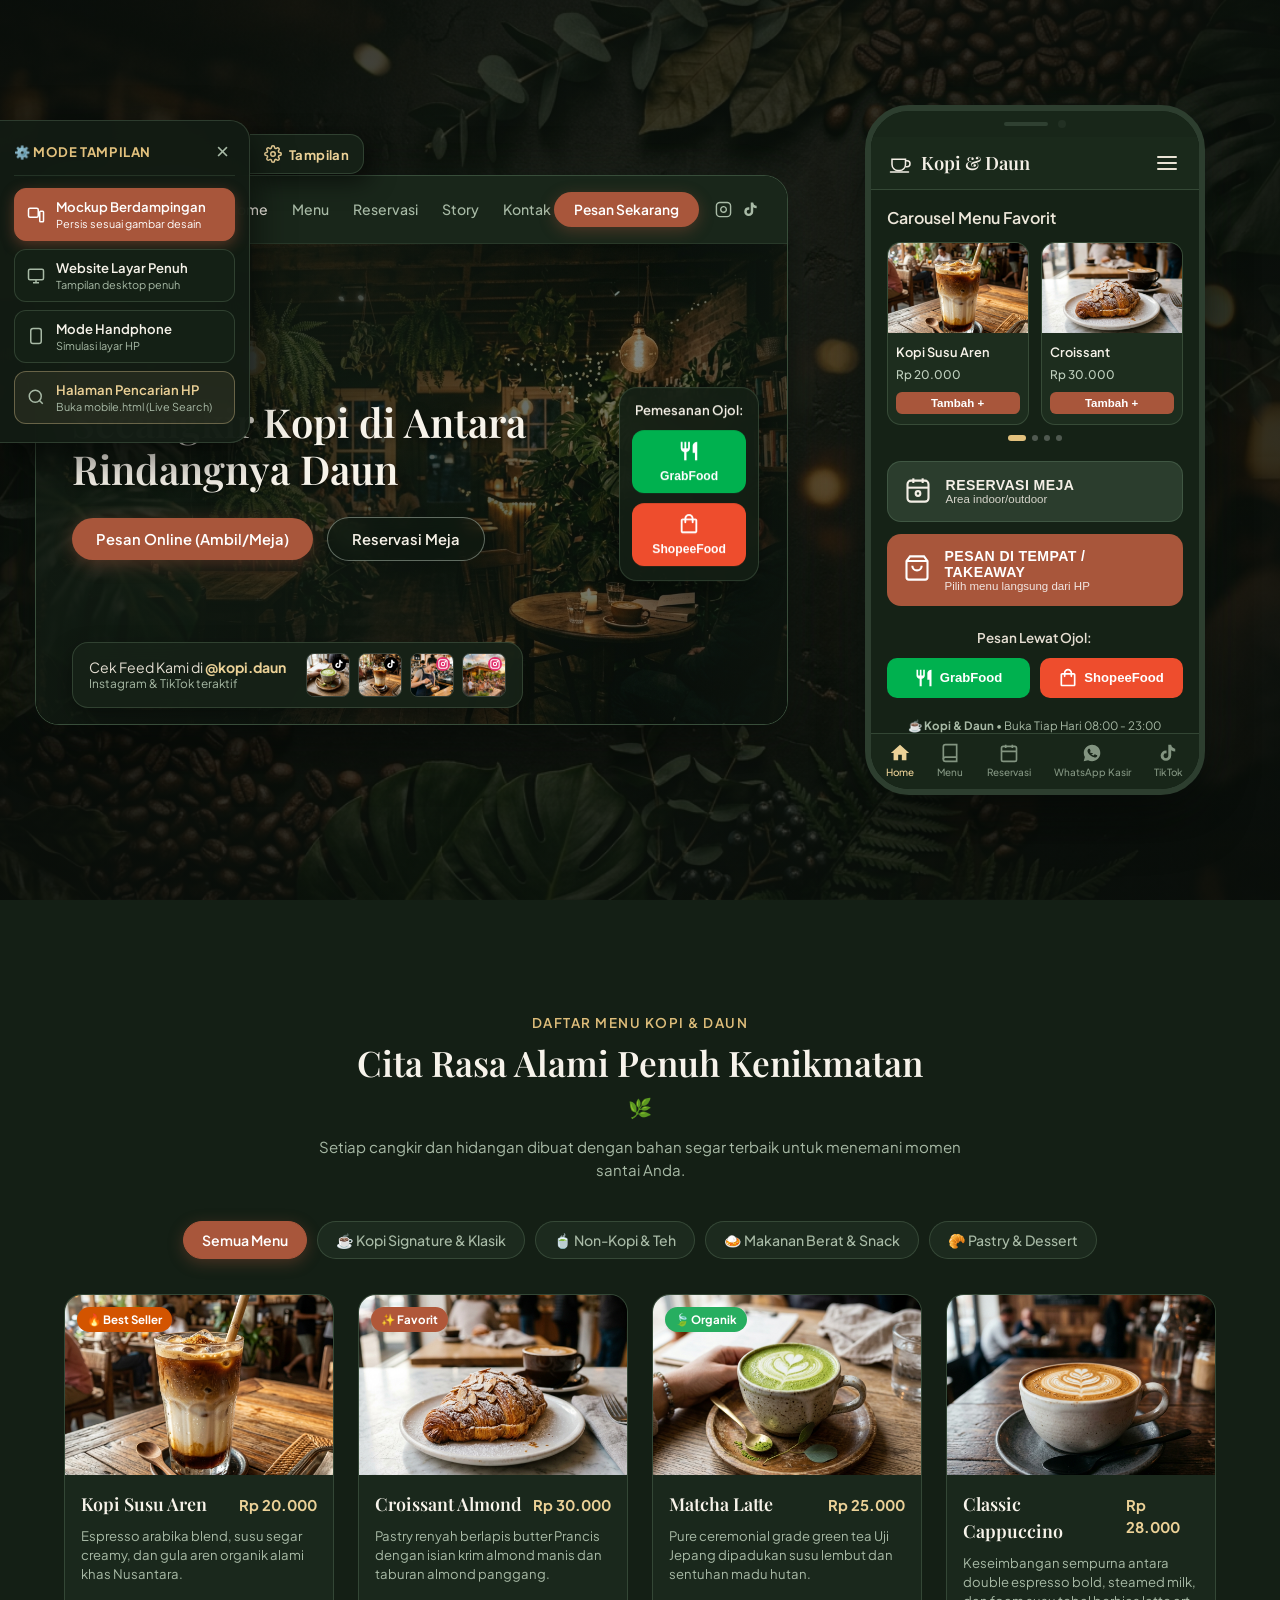
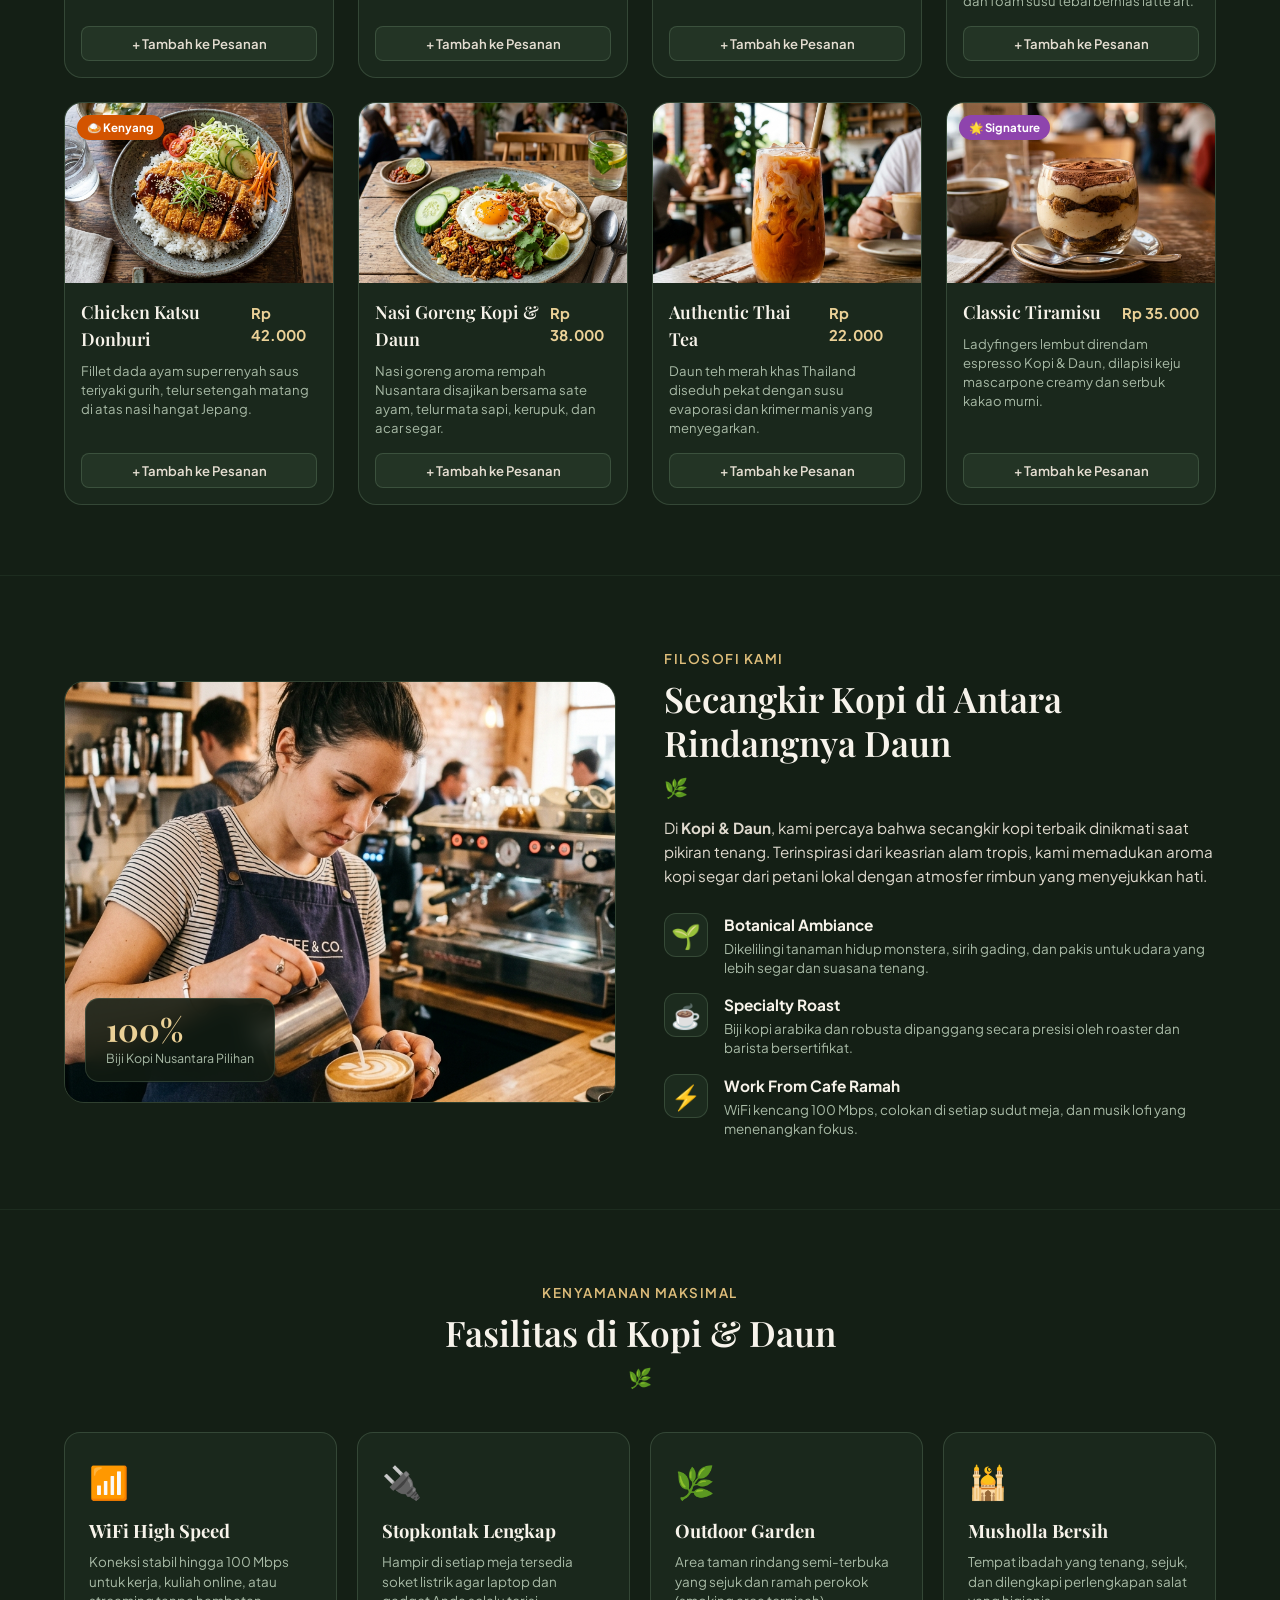
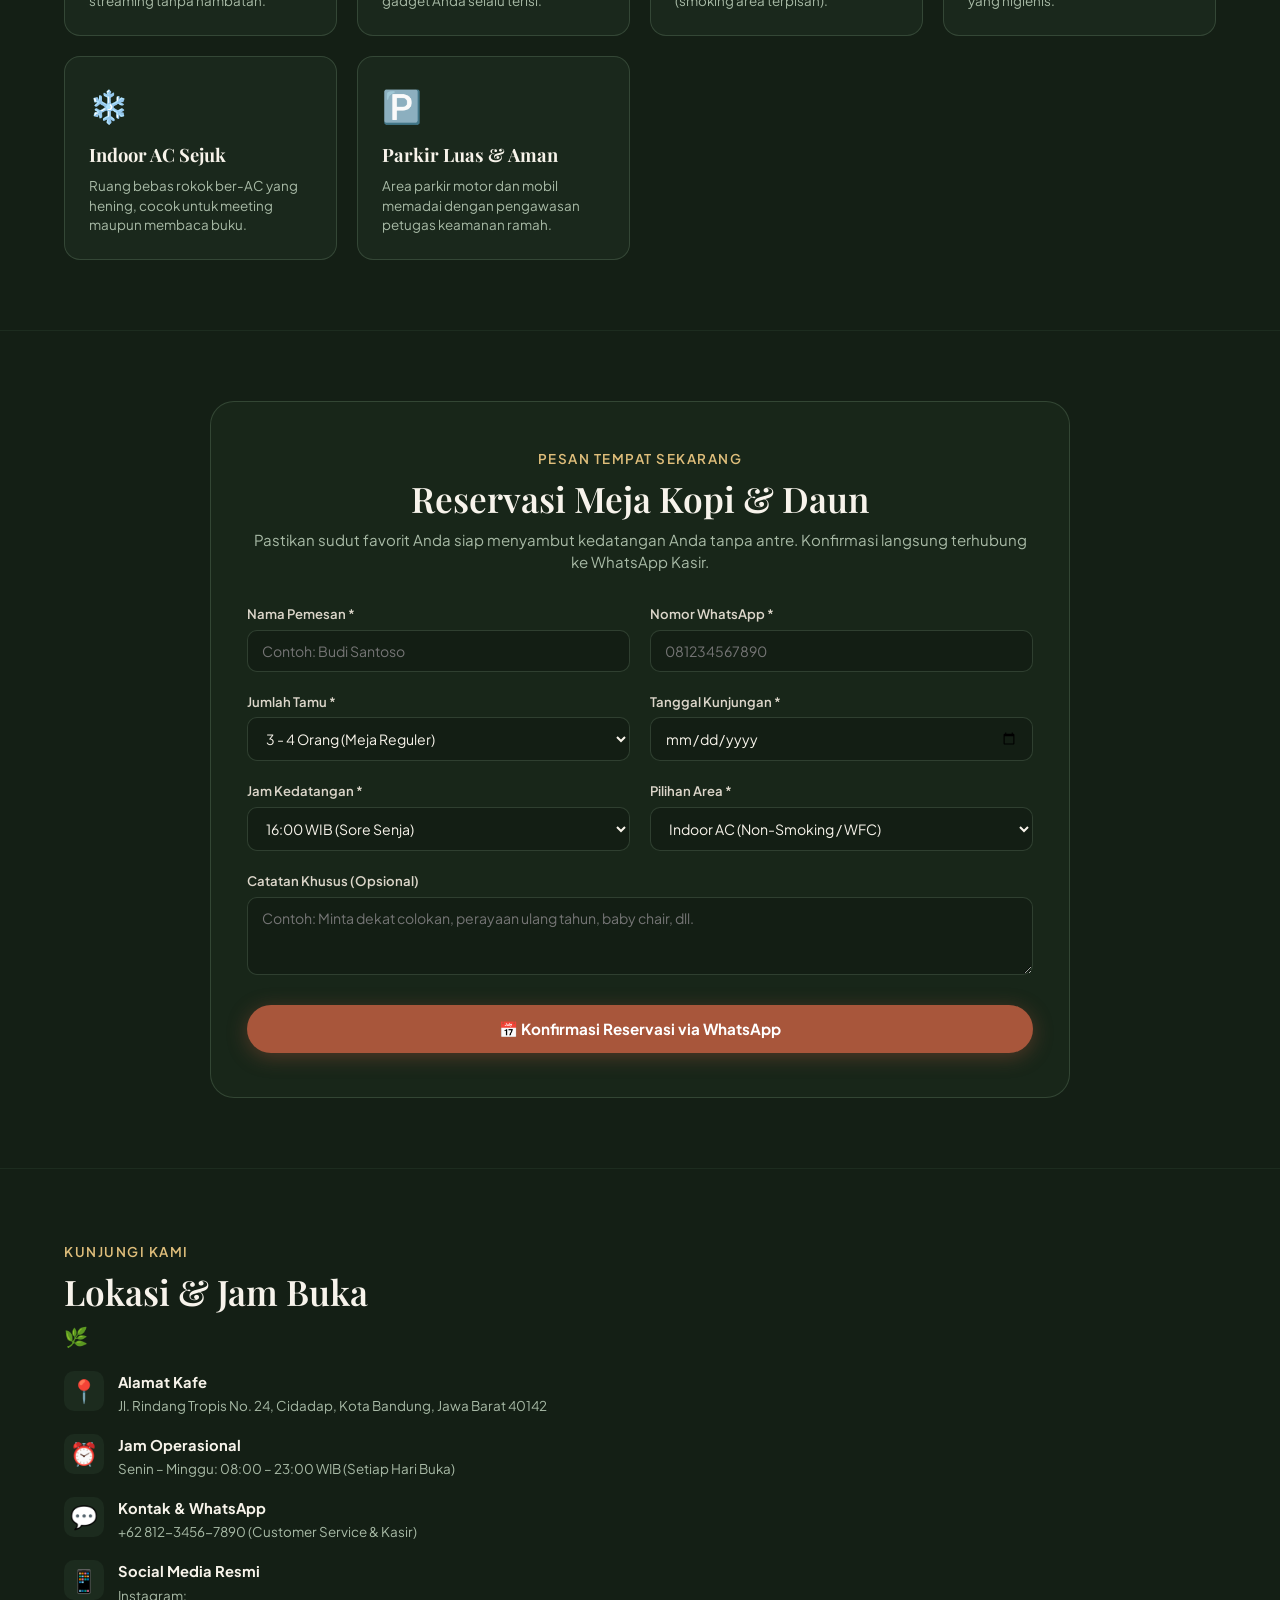
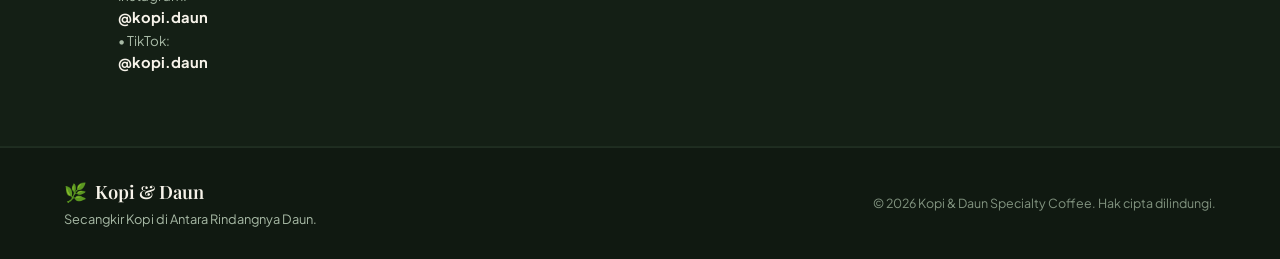
==== commit 2b0f883e: "Convert top view switcher to slide-out sidebar dock" ====
--- a/index.html
+++ b/index.html
@@ -14,26 +14,57 @@
 </head>
 <body class="mode-mockup">
 
-  <!-- ═══════════ TOP VIEW SWITCHER (Untuk Presentasi UI/UX) ═══════════ -->
-  <aside class="view-switcher-bar" aria-label="Pengalih Tampilan">
-    <div class="switcher-pill">
-      <span class="switcher-label">Tampilan:</span>
-      <button type="button" class="switch-btn active" data-mode="mode-mockup" id="btn-mode-mockup">
-        <svg width="15" height="15" viewBox="0 0 24 24" fill="none" stroke="currentColor" stroke-width="2"><rect x="2" y="3" width="13" height="12" rx="2"/><rect x="17" y="7" width="5" height="14" rx="1"/></svg>
-        <span>Mockup Berdampingan (Sesuai Desain)</span>
-      </button>
-      <button type="button" class="switch-btn" data-mode="mode-fullscreen" id="btn-mode-fullscreen">
-        <svg width="15" height="15" viewBox="0 0 24 24" fill="none" stroke="currentColor" stroke-width="2"><rect x="2" y="3" width="20" height="14" rx="2"/><line x1="8" y1="21" x2="16" y2="21"/><line x1="12" y1="17" x2="12" y2="21"/></svg>
-        <span>Website Layar Penuh</span>
-      </button>
-      <button type="button" class="switch-btn" data-mode="mode-mobile" id="btn-mode-mobile">
-        <svg width="15" height="15" viewBox="0 0 24 24" fill="none" stroke="currentColor" stroke-width="2"><rect x="5" y="2" width="14" height="20" rx="3"/><line x1="12" y1="18" x2="12.01" y2="18"/></svg>
-        <span>Mode Handphone</span>
-      </button>
-      <a href="mobile.html" class="switch-btn link-mobile-page" style="text-decoration: none; color: #ebd197; background: rgba(235, 209, 151, 0.12); border: 1px solid rgba(235, 209, 151, 0.35);">
-        <svg width="15" height="15" viewBox="0 0 24 24" fill="none" stroke="currentColor" stroke-width="2"><circle cx="11" cy="11" r="8"/><line x1="21" y1="21" x2="16.65" y2="16.65"/></svg>
-        <span>🔍 Halaman Khusus Pencarian HP (mobile.html)</span>
-      </a>
+  <!-- ═══════════ FLOATING SIDEBAR VIEW SWITCHER ═══════════ -->
+  <aside class="view-switcher-sidebar open" id="switcher-sidebar" aria-label="Pengalih Tampilan">
+    <!-- Toggle Trigger Button (Bisa diklik untuk buka/tutup) -->
+    <button type="button" class="sidebar-toggle-btn" id="btn-toggle-sidebar" title="Buka/Tutup Menu Tampilan">
+      <svg class="toggle-icon-gear" width="18" height="18" viewBox="0 0 24 24" fill="none" stroke="currentColor" stroke-width="2">
+        <circle cx="12" cy="12" r="3"/>
+        <path d="M19.4 15a1.65 1.65 0 0 0 .33 1.82l.06.06a2 2 0 0 1 0 2.83 2 2 0 0 1-2.83 0l-.06-.06a1.65 1.65 0 0 0-1.82-.33 1.65 1.65 0 0 0-1 1.51V21a2 2 0 0 1-2 2 2 2 0 0 1-2-2v-.09A1.65 1.65 0 0 0 9 19.4a1.65 1.65 0 0 0-1.82.33l-.06.06a2 2 0 0 1-2.83 0 2 2 0 0 1 0-2.83l.06-.06a1.65 1.65 0 0 0 .33-1.82 1.65 1.65 0 0 0-1.51-1H3a2 2 0 0 1-2-2 2 2 0 0 1 2-2h.09A1.65 1.65 0 0 0 4.6 9a1.65 1.65 0 0 0-.33-1.82l-.06-.06a2 2 0 0 1 0-2.83 2 2 0 0 1 2.83 0l.06.06a1.65 1.65 0 0 0 1.82.33H9a1.65 1.65 0 0 0 1-1.51V3a2 2 0 0 1 2-2 2 2 0 0 1 2 2v.09a1.65 1.65 0 0 0 1 1.51 1.65 1.65 0 0 0 1.82-.33l.06-.06a2 2 0 0 1 2.83 0 2 2 0 0 1 0 2.83l-.06.06a1.65 1.65 0 0 0-.33 1.82V9a1.65 1.65 0 0 0 1.51 1H21a2 2 0 0 1 2 2 2 2 0 0 1-2 2h-.09a1.65 1.65 0 0 0-1.51 1z"/>
+      </svg>
+      <span class="toggle-btn-text">Tampilan</span>
+    </button>
+
+    <!-- Sidebar Panel Container -->
+    <div class="sidebar-panel-content">
+      <div class="sidebar-header">
+        <span class="sidebar-title">⚙️ Mode Tampilan</span>
+        <button type="button" class="btn-close-sidebar" id="btn-close-sidebar" title="Tutup Sidebar">&times;</button>
+      </div>
+
+      <div class="sidebar-buttons-list">
+        <button type="button" class="side-switch-btn active" data-mode="mode-mockup" id="btn-mode-mockup">
+          <svg width="18" height="18" viewBox="0 0 24 24" fill="none" stroke="currentColor" stroke-width="2"><rect x="2" y="3" width="13" height="12" rx="2"/><rect x="17" y="7" width="5" height="14" rx="1"/></svg>
+          <div class="side-btn-info">
+            <strong>Mockup Berdampingan</strong>
+            <span>Persis sesuai gambar desain</span>
+          </div>
+        </button>
+
+        <button type="button" class="side-switch-btn" data-mode="mode-fullscreen" id="btn-mode-fullscreen">
+          <svg width="18" height="18" viewBox="0 0 24 24" fill="none" stroke="currentColor" stroke-width="2"><rect x="2" y="3" width="20" height="14" rx="2"/><line x1="8" y1="21" x2="16" y2="21"/><line x1="12" y1="17" x2="12" y2="21"/></svg>
+          <div class="side-btn-info">
+            <strong>Website Layar Penuh</strong>
+            <span>Tampilan desktop penuh</span>
+          </div>
+        </button>
+
+        <button type="button" class="side-switch-btn" data-mode="mode-mobile" id="btn-mode-mobile">
+          <svg width="18" height="18" viewBox="0 0 24 24" fill="none" stroke="currentColor" stroke-width="2"><rect x="5" y="2" width="14" height="20" rx="3"/><line x1="12" y1="18" x2="12.01" y2="18"/></svg>
+          <div class="side-btn-info">
+            <strong>Mode Handphone</strong>
+            <span>Simulasi layar HP</span>
+          </div>
+        </button>
+
+        <a href="mobile.html" class="side-switch-btn link-mobile-page">
+          <svg width="18" height="18" viewBox="0 0 24 24" fill="none" stroke="currentColor" stroke-width="2"><circle cx="11" cy="11" r="8"/><line x1="21" y1="21" x2="16.65" y2="16.65"/></svg>
+          <div class="side-btn-info">
+            <strong>Halaman Pencarian HP</strong>
+            <span>Buka mobile.html (Live Search)</span>
+          </div>
+        </a>
+      </div>
     </div>
   </aside>
 
--- a/css/style.css
+++ b/css/style.css
@@ -63,70 +63,182 @@
 }
 
 /* ══════════════════════════════════════════════════════
-   VIEW SWITCHER BAR (PENGALIH PRESENTASI)
+   VIEW SWITCHER SIDEBAR (PENGALIH TAMPILAN SIDEBAR)
    ══════════════════════════════════════════════════════ */
-.view-switcher-bar {
+.view-switcher-sidebar {
   position: fixed;
+  top: 120px;
+  left: 0;
+  z-index: 9999;
+  transform: translateX(-100%);
+  transition: transform 0.35s cubic-bezier(0.2, 0.8, 0.2, 1);
+}
+
+.view-switcher-sidebar.open {
+  transform: translateX(0);
+}
+
+/* Tombol Toggle Handle yang menonjol di tepi layar */
+.sidebar-toggle-btn {
+  position: absolute;
   top: 14px;
-  left: 50%;
-  transform: translateX(-50%);
-  z-index: 9999;
-  display: flex;
-  justify-content: center;
-}
-
-.switcher-pill {
-  display: flex;
-  align-items: center;
-  gap: 6px;
-  background: rgba(18, 28, 19, 0.9);
-  backdrop-filter: blur(14px);
-  -webkit-backdrop-filter: blur(14px);
-  padding: 6px 12px;
-  border-radius: var(--radius-pill);
-  border: 1px solid var(--c-moss-border);
-  box-shadow: 0 8px 32px rgba(0, 0, 0, 0.5);
-}
-
-.switcher-label {
-  font-size: 0.78rem;
-  font-weight: 600;
-  color: var(--c-text-sub);
-  margin-right: 4px;
+  left: 100%;
+  background: rgba(22, 34, 23, 0.96);
+  backdrop-filter: blur(12px);
+  -webkit-backdrop-filter: blur(12px);
+  border: 1px solid var(--c-moss-border);
+  border-left: none;
+  border-radius: 0 14px 14px 0;
+  color: #ebd197;
+  padding: 10px 14px;
+  cursor: pointer;
+  display: flex;
+  align-items: center;
+  gap: 7px;
+  box-shadow: 6px 8px 24px rgba(0, 0, 0, 0.55);
+  font-family: var(--font-sans);
+  font-size: 0.82rem;
+  font-weight: 700;
+  letter-spacing: 0.4px;
+  transition: all 0.25s ease;
+}
+
+.sidebar-toggle-btn:hover {
+  background: #253926;
+  color: #ffffff;
+  padding-right: 18px;
+}
+
+.toggle-icon-gear {
+  animation: slowSpin 14s linear infinite;
+}
+
+@keyframes slowSpin {
+  from { transform: rotate(0deg); }
+  to { transform: rotate(360deg); }
+}
+
+/* Panel Konten Sidebar */
+.sidebar-panel-content {
+  width: 250px;
+  background: rgba(18, 28, 19, 0.96);
+  backdrop-filter: blur(18px);
+  -webkit-backdrop-filter: blur(18px);
+  border: 1px solid var(--c-moss-border);
+  border-left: none;
+  border-radius: 0 20px 20px 0;
+  box-shadow: 0 14px 40px rgba(0, 0, 0, 0.65);
+  padding: 18px 14px;
+  display: flex;
+  flex-direction: column;
+  gap: 12px;
+}
+
+.sidebar-header {
+  display: flex;
+  align-items: center;
+  justify-content: space-between;
+  padding-bottom: 10px;
+  border-bottom: 1px solid rgba(144, 184, 148, 0.15);
+}
+
+.sidebar-title {
+  font-size: 0.82rem;
+  font-weight: 700;
+  color: #e2c17d;
   text-transform: uppercase;
-  letter-spacing: 0.5px;
-}
-
-.switch-btn {
-  display: inline-flex;
-  align-items: center;
-  gap: 6px;
-  background: transparent;
+  letter-spacing: 0.6px;
+}
+
+.btn-close-sidebar {
+  background: none;
   border: none;
   color: var(--c-text-sub);
-  padding: 6px 14px;
-  border-radius: var(--radius-pill);
-  font-size: 0.8rem;
-  font-weight: 500;
+  font-size: 1.4rem;
+  cursor: pointer;
+  line-height: 1;
+  padding: 2px 6px;
+  border-radius: 4px;
+  transition: color 0.2s ease;
+}
+
+.btn-close-sidebar:hover {
+  color: #ffffff;
+}
+
+.sidebar-buttons-list {
+  display: flex;
+  flex-direction: column;
+  gap: 8px;
+}
+
+.side-switch-btn {
+  display: flex;
+  align-items: center;
+  gap: 11px;
+  padding: 10px 12px;
+  border-radius: 12px;
+  background: #142015;
+  border: 1px solid var(--c-moss-border);
+  color: var(--c-text-sub);
+  cursor: pointer;
+  text-decoration: none;
+  text-align: left;
   font-family: var(--font-sans);
-  cursor: pointer;
-  transition: all 0.25s ease;
-}
-
-.switch-btn svg {
+  transition: all 0.22s ease;
+  width: 100%;
+}
+
+.side-switch-btn svg {
+  flex-shrink: 0;
   stroke: currentColor;
 }
 
-.switch-btn:hover {
+.side-btn-info {
+  display: flex;
+  flex-direction: column;
+}
+
+.side-btn-info strong {
+  font-size: 0.82rem;
+  font-weight: 600;
+  color: #f7f3ea;
+  line-height: 1.2;
+}
+
+.side-btn-info span {
+  font-size: 0.68rem;
+  color: var(--c-text-sub);
+  margin-top: 2px;
+  line-height: 1.2;
+}
+
+.side-switch-btn:hover {
+  background: #203121;
   color: var(--c-text-cream);
-  background: rgba(255, 255, 255, 0.06);
-}
-
-.switch-btn.active {
+  border-color: rgba(144, 184, 148, 0.35);
+  transform: translateX(3px);
+}
+
+.side-switch-btn.active {
   background: var(--c-terracotta);
-  color: #ffffff;
-  font-weight: 600;
-  box-shadow: 0 2px 12px rgba(168, 86, 59, 0.4);
+  border-color: var(--c-terracotta);
+  color: #ffffff;
+  box-shadow: 0 4px 14px rgba(168, 86, 59, 0.45);
+}
+
+.side-switch-btn.active .side-btn-info strong,
+.side-switch-btn.active .side-btn-info span {
+  color: #ffffff;
+}
+
+.side-switch-btn.link-mobile-page {
+  background: rgba(235, 209, 151, 0.08);
+  border-color: rgba(235, 209, 151, 0.35);
+}
+
+.side-switch-btn.link-mobile-page strong {
+  color: #ebd197;
 }
 
 /* ══════════════════════════════════════════════════════
@@ -136,7 +248,7 @@
   position: relative;
   min-height: 100vh;
   width: 100%;
-  padding: 85px 35px 50px;
+  padding: 40px 35px 40px;
   display: flex;
   justify-content: center;
   align-items: center;
@@ -1844,7 +1956,7 @@
    ══════════════════════════════════════════════════════ */
 /* MODE FULLSCREEN: Desktop frame mekar jadi 100% lebar layar */
 body.mode-fullscreen .mockup-presentation-stage {
-  padding: 70px 0 0;
+  padding: 0;
   background-image: none;
   background: #141f15;
 }
@@ -1906,24 +2018,17 @@
 }
 
 @media (max-width: 768px) {
-  .view-switcher-bar {
-    top: 8px;
-    width: 95%;
+  .view-switcher-sidebar {
+    top: 70px;
   }
 
-  .switcher-pill {
-    padding: 4px 8px;
-    overflow-x: auto;
-    width: 100%;
-    justify-content: center;
+  .sidebar-panel-content {
+    width: 220px;
+    padding: 14px 10px;
   }
 
-  .switch-btn span {
-    font-size: 0.72rem;
-  }
-
   .mockup-presentation-stage {
-    padding: 65px 12px 30px;
+    padding: 25px 10px 25px;
   }
 
   .floating-ojol-box {
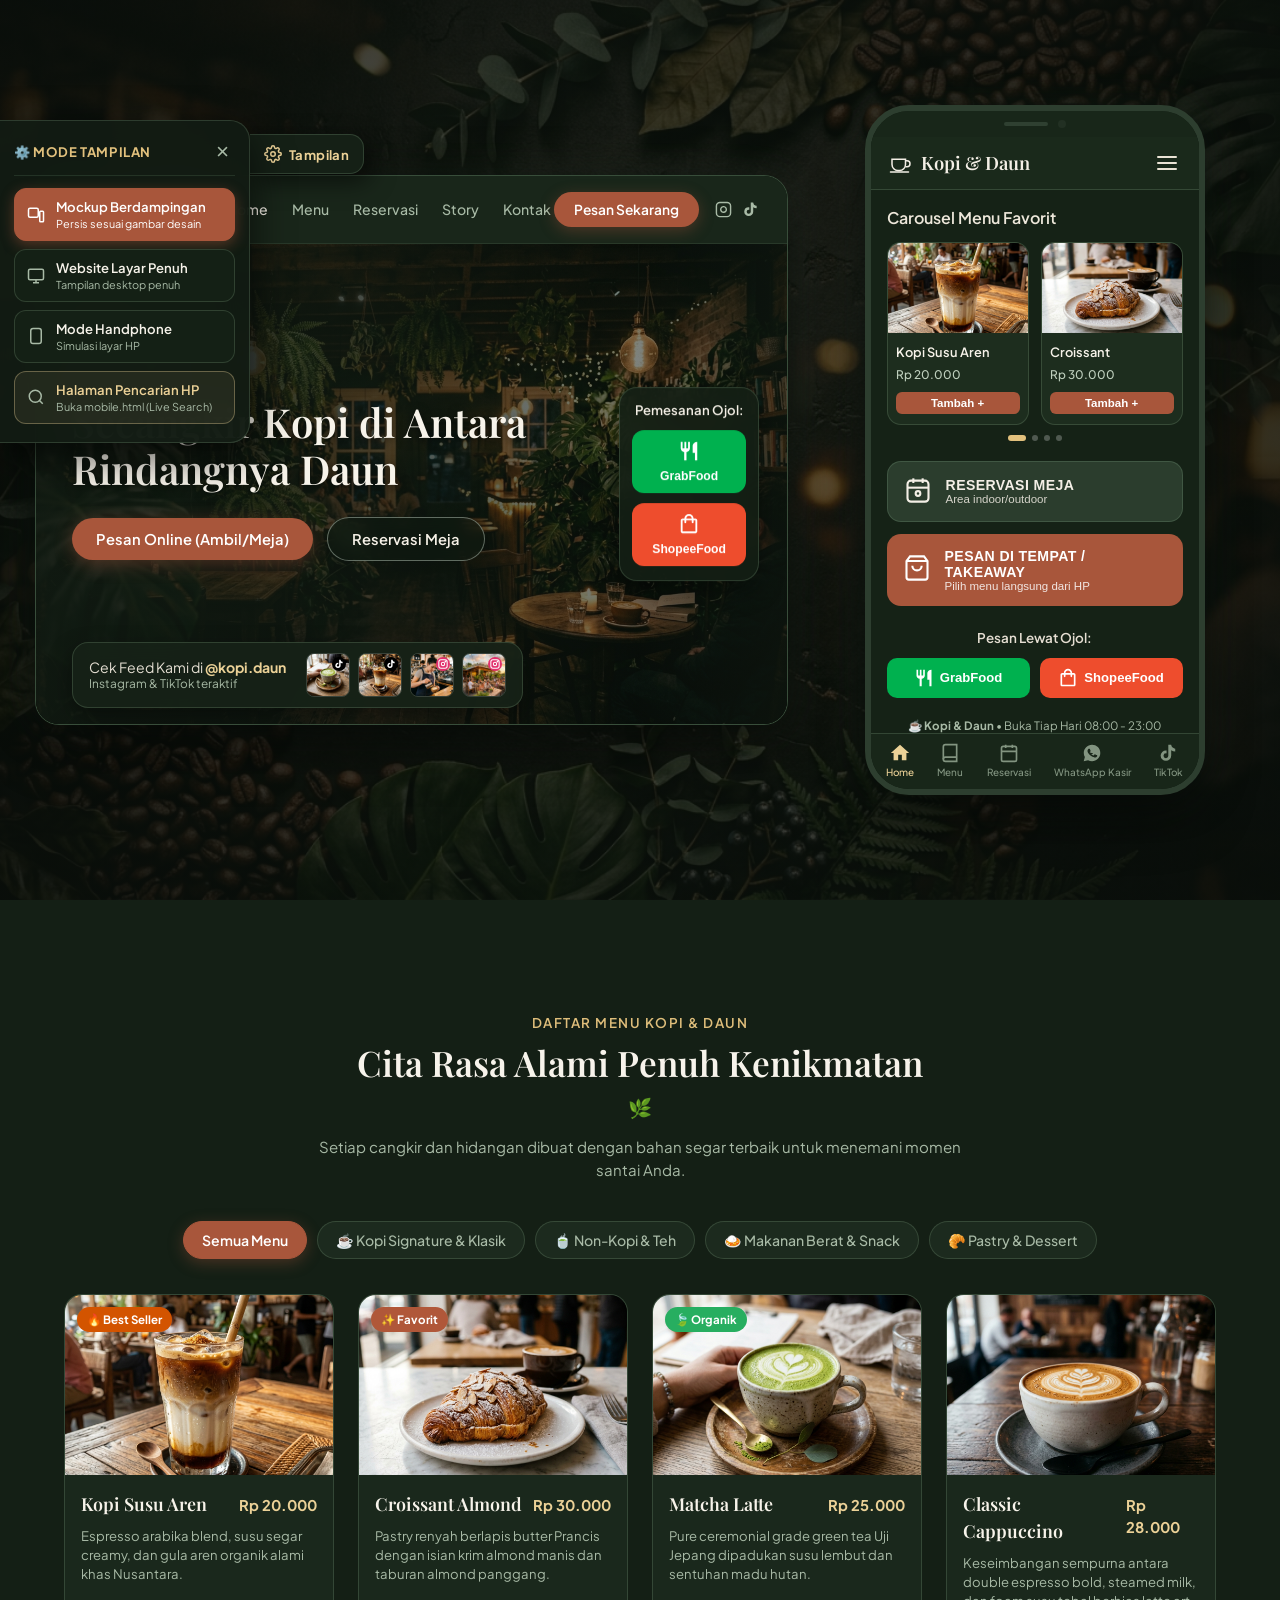
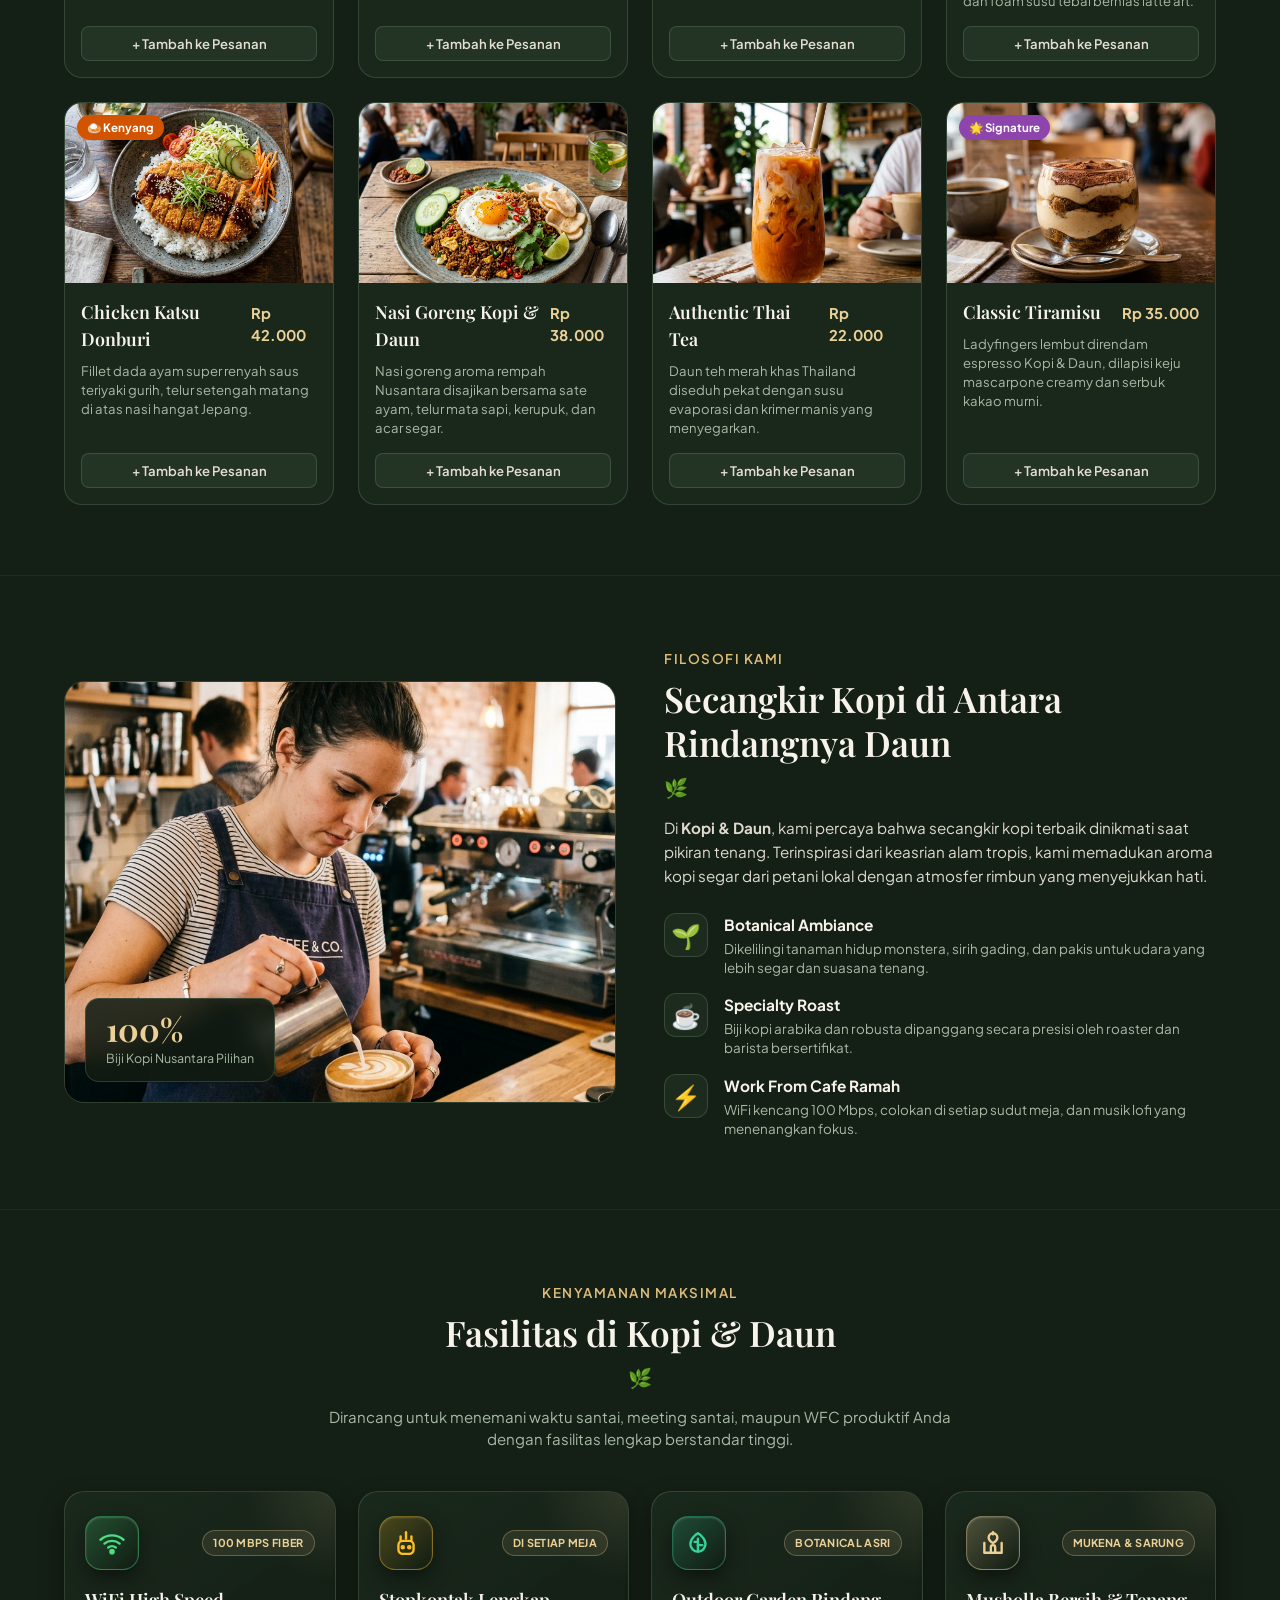
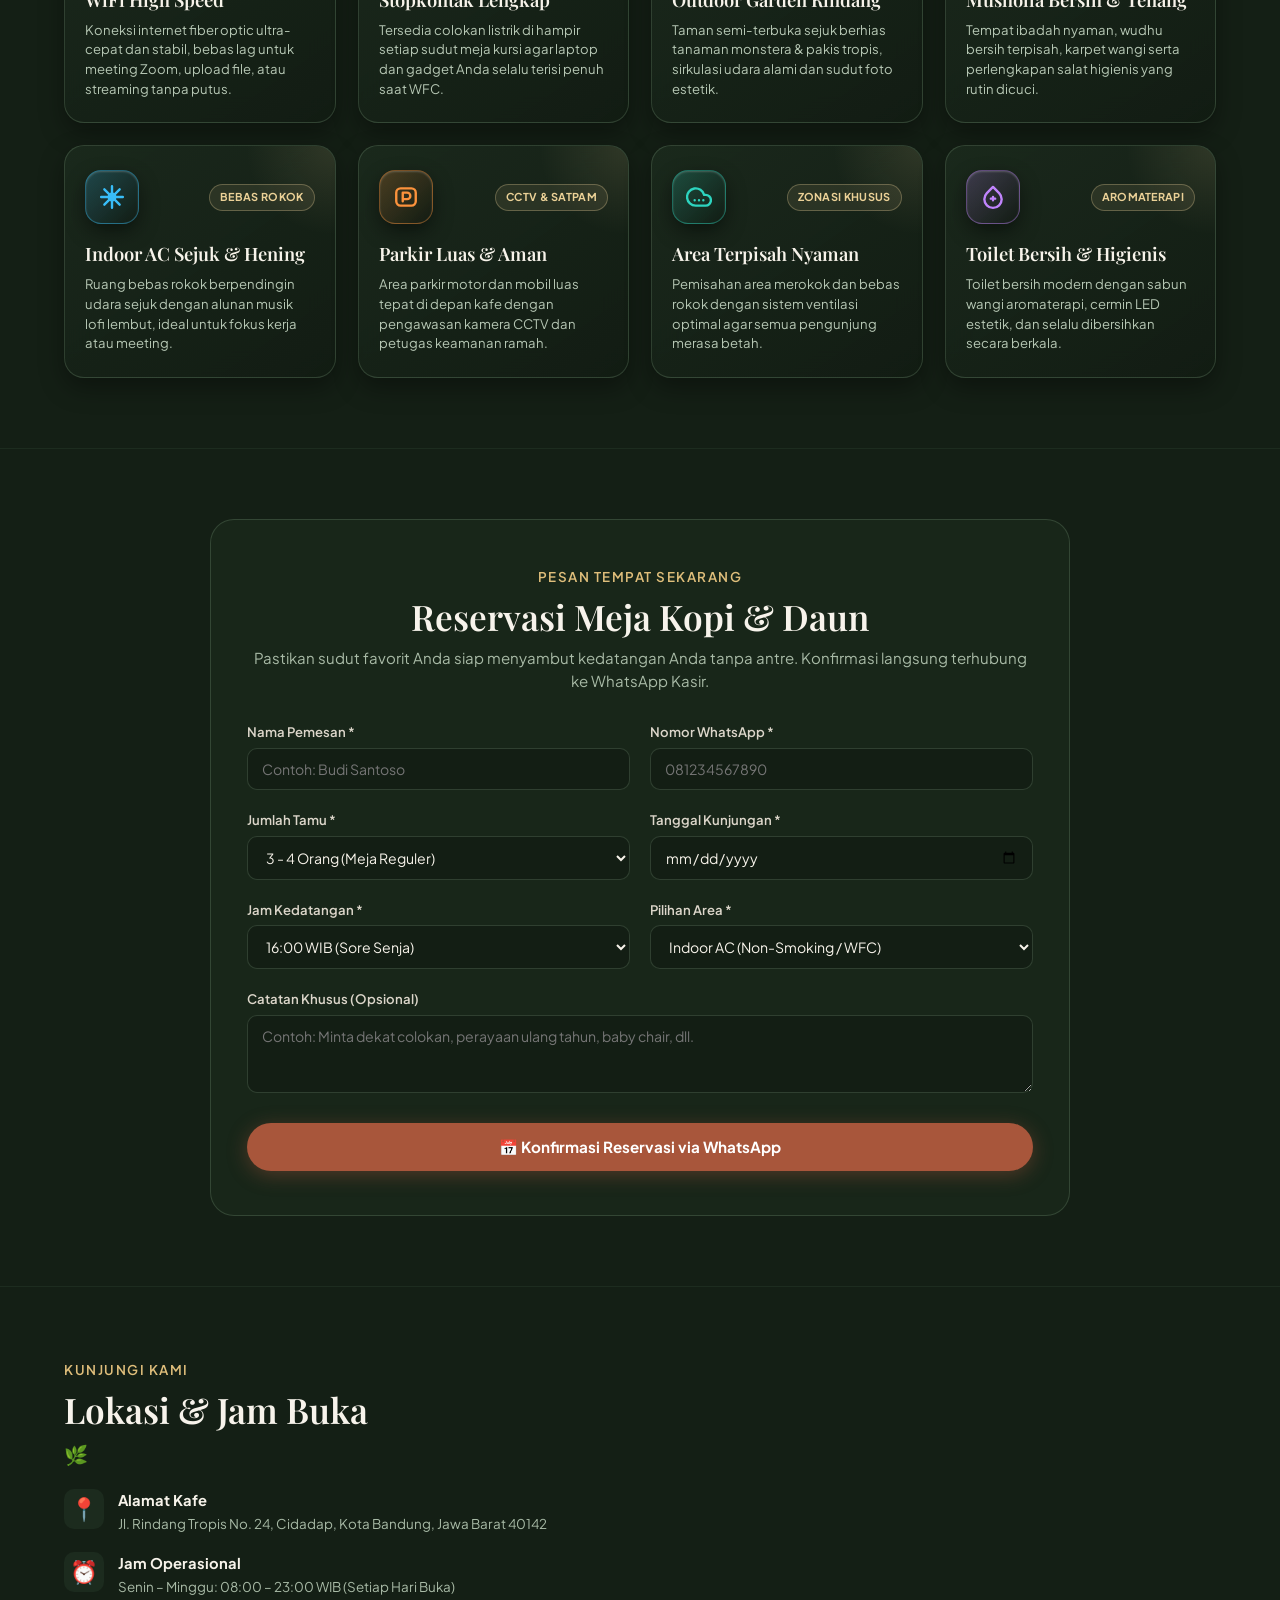
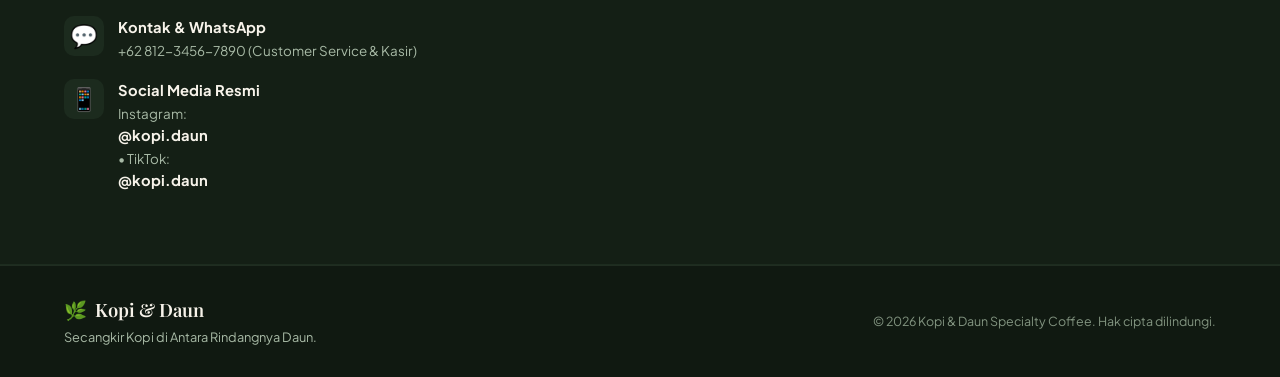
==== commit 436a2617: "Upgrade facilities section with custom luxury SVG icons and badge chips" ====
--- a/index.html
+++ b/index.html
@@ -645,38 +645,163 @@
           <span class="sub-badge">Kenyamanan Maksimal</span>
           <h2 class="section-main-heading">Fasilitas di Kopi & Daun</h2>
           <div class="leaf-divider">🌿</div>
+          <p class="section-subtext">Dirancang untuk menemani waktu santai, meeting santai, maupun WFC produktif Anda dengan fasilitas lengkap berstandar tinggi.</p>
         </div>
 
         <div class="facilities-grid">
+          <!-- 1. WiFi High Speed -->
           <div class="fac-box">
-            <span class="fac-emoji">📶</span>
-            <h3>WiFi High Speed</h3>
-            <p>Koneksi stabil hingga 100 Mbps untuk kerja, kuliah online, atau streaming tanpa hambatan.</p>
-          </div>
+            <div class="fac-top-bar">
+              <div class="fac-icon-badge icon-wifi">
+                <svg viewBox="0 0 24 24" width="26" height="26" fill="none" stroke="currentColor" stroke-width="2.2" stroke-linecap="round" stroke-linejoin="round">
+                  <path d="M5 12.55a11 11 0 0 1 14.08 0"/>
+                  <path d="M1.42 9a16 16 0 0 1 21.16 0"/>
+                  <path d="M8.53 16.11a6 6 0 0 1 6.95 0"/>
+                  <circle cx="12" cy="20" r="1.5" fill="currentColor"/>
+                </svg>
+              </div>
+              <span class="fac-tag-chip">100 Mbps Fiber</span>
+            </div>
+            <div class="fac-content">
+              <h3>WiFi High Speed</h3>
+              <p>Koneksi internet fiber optic ultra-cepat dan stabil, bebas lag untuk meeting Zoom, upload file, atau streaming tanpa putus.</p>
+            </div>
+            <div class="fac-accent-glow"></div>
+          </div>
+
+          <!-- 2. Stopkontak Lengkap -->
           <div class="fac-box">
-            <span class="fac-emoji">🔌</span>
-            <h3>Stopkontak Lengkap</h3>
-            <p>Hampir di setiap meja tersedia soket listrik agar laptop dan gadget Anda selalu terisi.</p>
-          </div>
+            <div class="fac-top-bar">
+              <div class="fac-icon-badge icon-power">
+                <svg viewBox="0 0 24 24" width="26" height="26" fill="none" stroke="currentColor" stroke-width="2.2" stroke-linecap="round" stroke-linejoin="round">
+                  <path d="M12 2v6"/>
+                  <path d="M7 6v4"/>
+                  <path d="M17 6v4"/>
+                  <rect x="5" y="10" width="14" height="12" rx="4"/>
+                  <circle cx="9" cy="16" r="1" fill="currentColor"/>
+                  <circle cx="15" cy="16" r="1" fill="currentColor"/>
+                </svg>
+              </div>
+              <span class="fac-tag-chip">Di Setiap Meja</span>
+            </div>
+            <div class="fac-content">
+              <h3>Stopkontak Lengkap</h3>
+              <p>Tersedia colokan listrik di hampir setiap sudut meja kursi agar laptop dan gadget Anda selalu terisi penuh saat WFC.</p>
+            </div>
+            <div class="fac-accent-glow"></div>
+          </div>
+
+          <!-- 3. Outdoor Garden -->
           <div class="fac-box">
-            <span class="fac-emoji">🌿</span>
-            <h3>Outdoor Garden</h3>
-            <p>Area taman rindang semi-terbuka yang sejuk dan ramah perokok (smoking area terpisah).</p>
-          </div>
+            <div class="fac-top-bar">
+              <div class="fac-icon-badge icon-garden">
+                <svg viewBox="0 0 24 24" width="26" height="26" fill="none" stroke="currentColor" stroke-width="2.2" stroke-linecap="round" stroke-linejoin="round">
+                  <path d="M11 20A7 7 0 0 1 4 13C4 7 11 3 11 3s7 4 7 10a7 7 0 0 1-7 7Z"/>
+                  <path d="M11 8v12"/>
+                  <path d="M11 14h4"/>
+                  <path d="M11 11h-3"/>
+                </svg>
+              </div>
+              <span class="fac-tag-chip">Botanical Asri</span>
+            </div>
+            <div class="fac-content">
+              <h3>Outdoor Garden Rindang</h3>
+              <p>Taman semi-terbuka sejuk berhias tanaman monstera & pakis tropis, sirkulasi udara alami dan sudut foto estetik.</p>
+            </div>
+            <div class="fac-accent-glow"></div>
+          </div>
+
+          <!-- 4. Musholla Bersih -->
           <div class="fac-box">
-            <span class="fac-emoji">🕌</span>
-            <h3>Musholla Bersih</h3>
-            <p>Tempat ibadah yang tenang, sejuk, dan dilengkapi perlengkapan salat yang higienis.</p>
-          </div>
+            <div class="fac-top-bar">
+              <div class="fac-icon-badge icon-musholla">
+                <svg viewBox="0 0 24 24" width="26" height="26" fill="none" stroke="currentColor" stroke-width="2.2" stroke-linecap="round" stroke-linejoin="round">
+                  <path d="M12 3a4 4 0 0 0-4 4c0 3 4 5 4 5s4-2 4-5a4 4 0 0 0-4-4Z"/>
+                  <path d="M4 12v9h16v-9"/>
+                  <path d="M10 21v-5a2 2 0 0 1 4 0v5"/>
+                  <path d="M12 2v2"/>
+                </svg>
+              </div>
+              <span class="fac-tag-chip">Mukena & Sarung</span>
+            </div>
+            <div class="fac-content">
+              <h3>Musholla Bersih & Tenang</h3>
+              <p>Tempat ibadah nyaman, wudhu bersih terpisah, karpet wangi serta perlengkapan salat higienis yang rutin dicuci.</p>
+            </div>
+            <div class="fac-accent-glow"></div>
+          </div>
+
+          <!-- 5. Indoor AC Sejuk -->
           <div class="fac-box">
-            <span class="fac-emoji">❄️</span>
-            <h3>Indoor AC Sejuk</h3>
-            <p>Ruang bebas rokok ber-AC yang hening, cocok untuk meeting maupun membaca buku.</p>
-          </div>
+            <div class="fac-top-bar">
+              <div class="fac-icon-badge icon-ac">
+                <svg viewBox="0 0 24 24" width="26" height="26" fill="none" stroke="currentColor" stroke-width="2.2" stroke-linecap="round" stroke-linejoin="round">
+                  <path d="M12 2v20M2 12h20"/>
+                  <path d="m4.93 4.93 14.14 14.14M19.07 4.93 4.93 19.07"/>
+                  <circle cx="12" cy="12" r="3"/>
+                </svg>
+              </div>
+              <span class="fac-tag-chip">Bebas Rokok</span>
+            </div>
+            <div class="fac-content">
+              <h3>Indoor AC Sejuk & Hening</h3>
+              <p>Ruang bebas rokok berpendingin udara sejuk dengan alunan musik lofi lembut, ideal untuk fokus kerja atau meeting.</p>
+            </div>
+            <div class="fac-accent-glow"></div>
+          </div>
+
+          <!-- 6. Parkir Luas & Aman -->
           <div class="fac-box">
-            <span class="fac-emoji">🅿️</span>
-            <h3>Parkir Luas & Aman</h3>
-            <p>Area parkir motor dan mobil memadai dengan pengawasan petugas keamanan ramah.</p>
+            <div class="fac-top-bar">
+              <div class="fac-icon-badge icon-parkir">
+                <svg viewBox="0 0 24 24" width="26" height="26" fill="none" stroke="currentColor" stroke-width="2.2" stroke-linecap="round" stroke-linejoin="round">
+                  <rect x="3" y="4" width="18" height="16" rx="4"/>
+                  <path d="M9 16V8h4a3 3 0 0 1 0 6H9"/>
+                </svg>
+              </div>
+              <span class="fac-tag-chip">CCTV & Satpam</span>
+            </div>
+            <div class="fac-content">
+              <h3>Parkir Luas & Aman</h3>
+              <p>Area parkir motor dan mobil luas tepat di depan kafe dengan pengawasan kamera CCTV dan petugas keamanan ramah.</p>
+            </div>
+            <div class="fac-accent-glow"></div>
+          </div>
+
+          <!-- 7. Smoking & Non-Smoking Terpisah -->
+          <div class="fac-box">
+            <div class="fac-top-bar">
+              <div class="fac-icon-badge icon-zonasi">
+                <svg viewBox="0 0 24 24" width="26" height="26" fill="none" stroke="currentColor" stroke-width="2.2" stroke-linecap="round" stroke-linejoin="round">
+                  <path d="M18 10h-1.26A8 8 0 1 0 9 20h9a5 5 0 0 0 0-10z"/>
+                  <path d="M8 15h.01M12 15h.01M16 15h.01"/>
+                </svg>
+              </div>
+              <span class="fac-tag-chip">Zonasi Khusus</span>
+            </div>
+            <div class="fac-content">
+              <h3>Area Terpisah Nyaman</h3>
+              <p>Pemisahan area merokok dan bebas rokok dengan sistem ventilasi optimal agar semua pengunjung merasa betah.</p>
+            </div>
+            <div class="fac-accent-glow"></div>
+          </div>
+
+          <!-- 8. Toilet Bersih & Estetik -->
+          <div class="fac-box">
+            <div class="fac-top-bar">
+              <div class="fac-icon-badge icon-toilet">
+                <svg viewBox="0 0 24 24" width="26" height="26" fill="none" stroke="currentColor" stroke-width="2.2" stroke-linecap="round" stroke-linejoin="round">
+                  <path d="M12 2.69l5.66 5.66a8 8 0 1 1-11.31 0z"/>
+                  <path d="M12 12v3M10 13.5h4"/>
+                </svg>
+              </div>
+              <span class="fac-tag-chip">Aromaterapi</span>
+            </div>
+            <div class="fac-content">
+              <h3>Toilet Bersih & Higienis</h3>
+              <p>Toilet bersih modern dengan sabun wangi aromaterapi, cermin LED estetik, dan selalu dibersihkan secara berkala.</p>
+            </div>
+            <div class="fac-accent-glow"></div>
           </div>
         </div>
       </div>
--- a/css/style.css
+++ b/css/style.css
@@ -1340,43 +1340,159 @@
   line-height: 1.4;
 }
 
-/* ── Facilities Grid ── */
+/* ── Facilities Grid (Luxury Botanical Redesign) ── */
 .facilities-grid {
   display: grid;
-  grid-template-columns: repeat(auto-fit, minmax(260px, 1fr));
-  gap: 20px;
+  grid-template-columns: repeat(4, 1fr);
+  gap: 22px;
+}
+
+@media (max-width: 1100px) {
+  .facilities-grid {
+    grid-template-columns: repeat(2, 1fr);
+  }
+}
+
+@media (max-width: 600px) {
+  .facilities-grid {
+    grid-template-columns: 1fr;
+  }
 }
 
 .fac-box {
-  background: #1a281c;
-  border: 1px solid var(--c-moss-border);
+  position: relative;
+  background: linear-gradient(145deg, rgba(28, 43, 30, 0.85) 0%, rgba(18, 28, 19, 0.96) 100%);
+  backdrop-filter: blur(14px);
+  -webkit-backdrop-filter: blur(14px);
+  border: 1px solid rgba(144, 184, 148, 0.22);
+  border-radius: 20px;
+  padding: 24px 20px;
+  display: flex;
+  flex-direction: column;
+  justify-content: space-between;
+  overflow: hidden;
+  transition: all 0.32s cubic-bezier(0.2, 0.8, 0.2, 1);
+  box-shadow: 0 10px 25px rgba(0, 0, 0, 0.35);
+}
+
+.fac-box:hover {
+  transform: translateY(-8px);
+  border-color: rgba(235, 209, 151, 0.5);
+  box-shadow: 0 22px 45px -10px rgba(0, 0, 0, 0.7), 0 0 30px rgba(85, 230, 131, 0.12);
+}
+
+.fac-top-bar {
+  display: flex;
+  align-items: center;
+  justify-content: space-between;
+  margin-bottom: 18px;
+}
+
+.fac-icon-badge {
+  width: 54px;
+  height: 54px;
   border-radius: 16px;
-  padding: 24px;
-  transition: transform 0.25s ease;
-}
-
-.fac-box:hover {
-  transform: translateY(-4px);
-  border-color: rgba(144, 184, 148, 0.4);
-}
-
-.fac-emoji {
-  font-size: 2rem;
-  display: block;
-  margin-bottom: 12px;
-}
-
-.fac-box h3 {
+  display: flex;
+  align-items: center;
+  justify-content: center;
+  transition: all 0.3s ease;
+  box-shadow: 0 8px 20px rgba(0, 0, 0, 0.45), inset 0 1px 2px rgba(255, 255, 255, 0.2);
+}
+
+.fac-box:hover .fac-icon-badge {
+  transform: scale(1.1) rotate(2deg);
+}
+
+/* Icon Badges Specific Themes */
+.icon-wifi {
+  color: #4ade80;
+  background: linear-gradient(135deg, rgba(74, 222, 128, 0.22), rgba(18, 28, 19, 0.9));
+  border: 1px solid rgba(74, 222, 128, 0.4);
+}
+
+.icon-power {
+  color: #fbbf24;
+  background: linear-gradient(135deg, rgba(251, 191, 36, 0.22), rgba(18, 28, 19, 0.9));
+  border: 1px solid rgba(251, 191, 36, 0.4);
+}
+
+.icon-garden {
+  color: #34d399;
+  background: linear-gradient(135deg, rgba(52, 211, 153, 0.22), rgba(18, 28, 19, 0.9));
+  border: 1px solid rgba(52, 211, 153, 0.4);
+}
+
+.icon-musholla {
+  color: #ebd197;
+  background: linear-gradient(135deg, rgba(235, 209, 151, 0.25), rgba(18, 28, 19, 0.9));
+  border: 1px solid rgba(235, 209, 151, 0.45);
+}
+
+.icon-ac {
+  color: #38bdf8;
+  background: linear-gradient(135deg, rgba(56, 189, 248, 0.22), rgba(18, 28, 19, 0.9));
+  border: 1px solid rgba(56, 189, 248, 0.4);
+}
+
+.icon-parkir {
+  color: #fb923c;
+  background: linear-gradient(135deg, rgba(251, 146, 60, 0.22), rgba(18, 28, 19, 0.9));
+  border: 1px solid rgba(251, 146, 60, 0.4);
+}
+
+.icon-zonasi {
+  color: #2dd4bf;
+  background: linear-gradient(135deg, rgba(45, 212, 191, 0.22), rgba(18, 28, 19, 0.9));
+  border: 1px solid rgba(45, 212, 191, 0.4);
+}
+
+.icon-toilet {
+  color: #c084fc;
+  background: linear-gradient(135deg, rgba(192, 132, 252, 0.22), rgba(18, 28, 19, 0.9));
+  border: 1px solid rgba(192, 132, 252, 0.4);
+}
+
+.fac-tag-chip {
+  font-size: 0.68rem;
+  font-weight: 700;
+  color: #ebd197;
+  background: rgba(235, 209, 151, 0.09);
+  border: 1px solid rgba(235, 209, 151, 0.3);
+  padding: 4px 10px;
+  border-radius: 20px;
+  letter-spacing: 0.3px;
+  text-transform: uppercase;
+}
+
+.fac-content h3 {
   font-family: var(--font-serif);
   font-size: 1.15rem;
+  font-weight: 600;
   color: #f7f3ea;
   margin-bottom: 8px;
-}
-
-.fac-box p {
-  font-size: 0.84rem;
-  color: var(--c-text-sub);
-  line-height: 1.45;
+  line-height: 1.3;
+}
+
+.fac-content p {
+  font-size: 0.82rem;
+  color: #b7c8b5;
+  line-height: 1.5;
+}
+
+/* Corner ambient subtle glow */
+.fac-accent-glow {
+  position: absolute;
+  top: 0;
+  right: 0;
+  width: 90px;
+  height: 90px;
+  background: radial-gradient(circle at top right, rgba(235, 209, 151, 0.12), transparent 70%);
+  pointer-events: none;
+  transition: opacity 0.3s ease;
+}
+
+.fac-box:hover .fac-accent-glow {
+  background: radial-gradient(circle at top right, rgba(235, 209, 151, 0.25), transparent 70%);
 }
 
 /* ── Reservation Section ── */
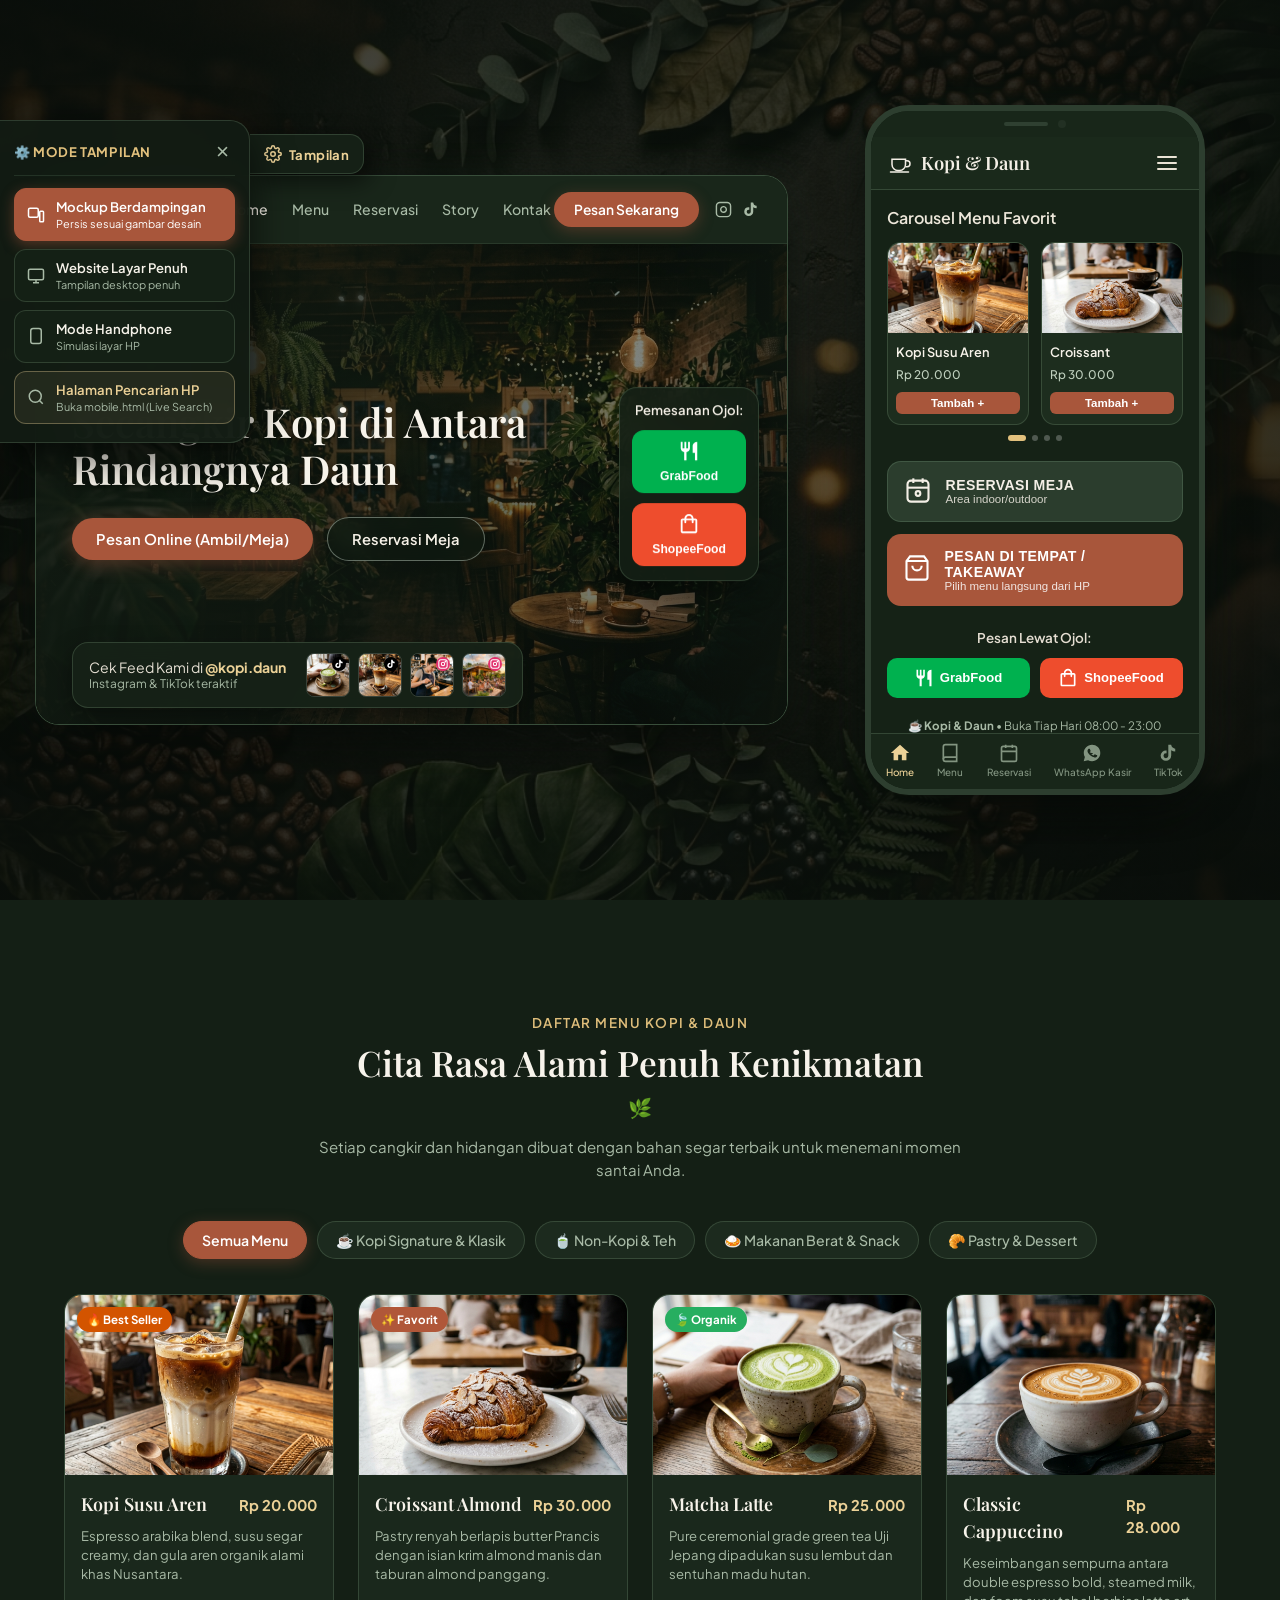
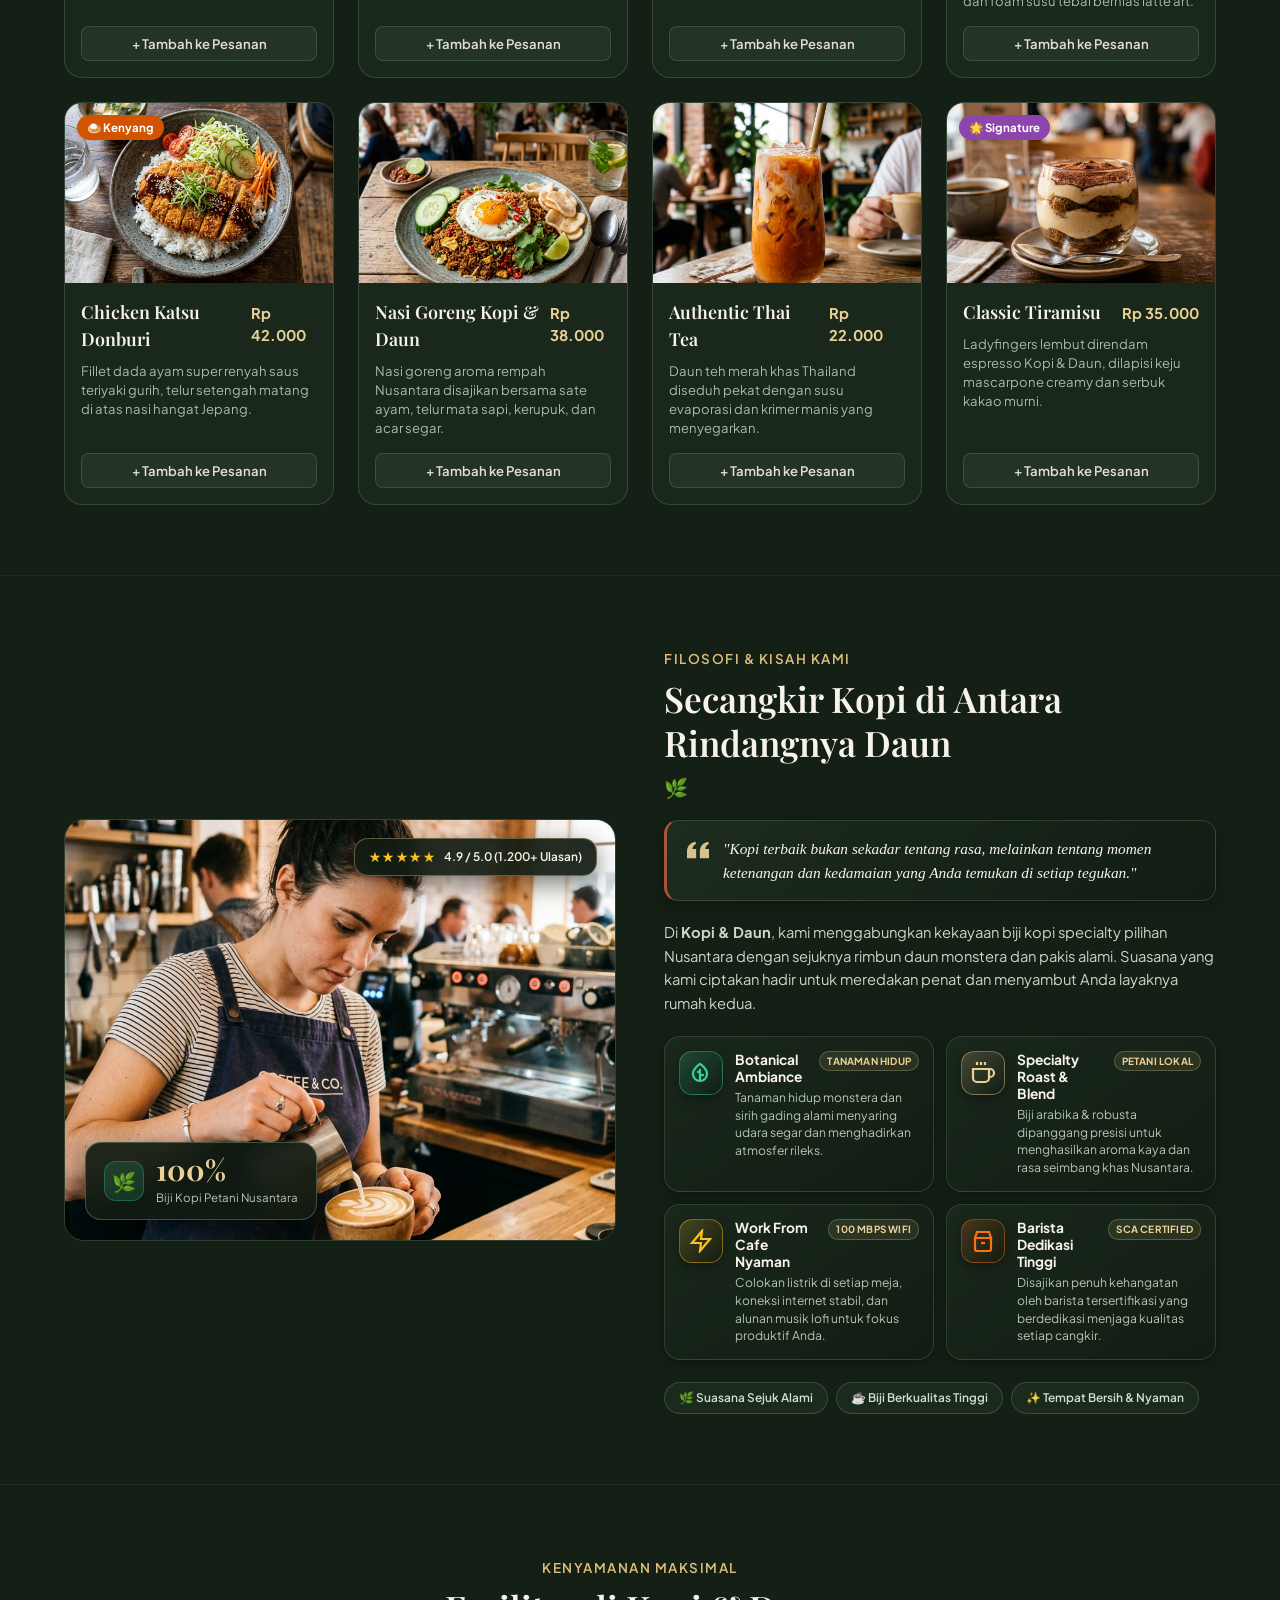
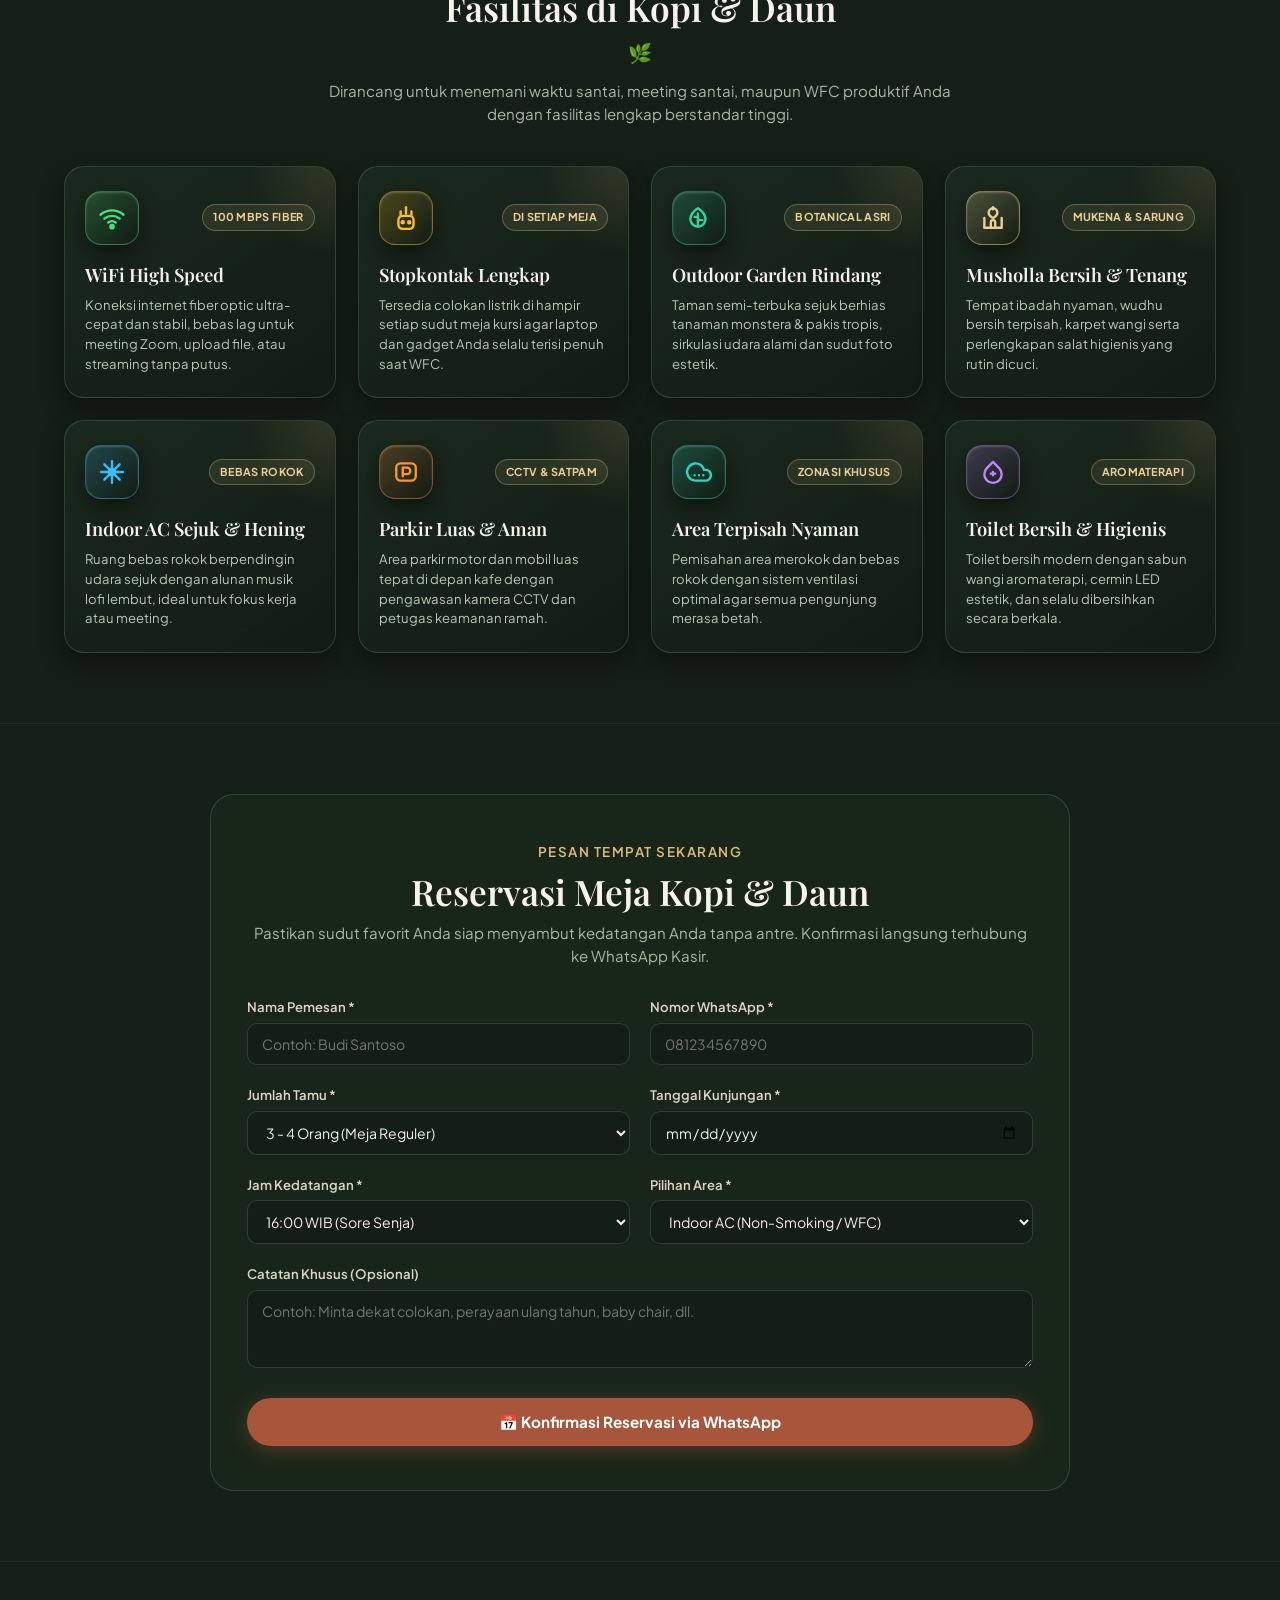
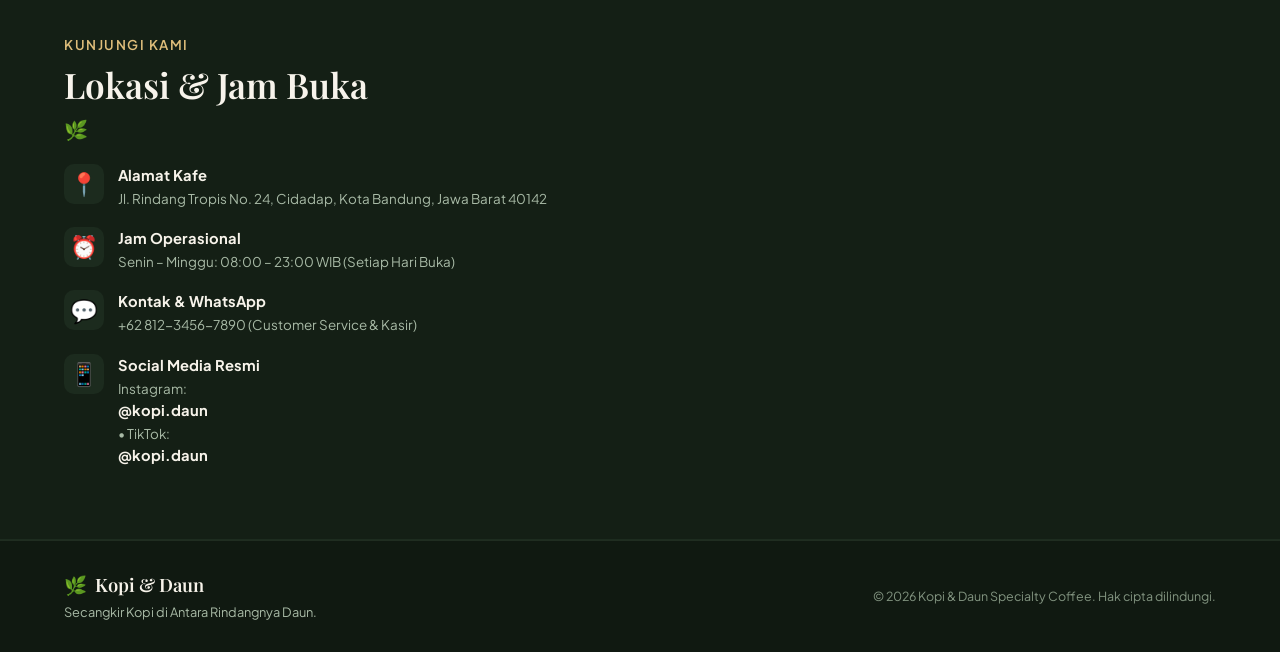
==== commit 0b6b3c96: "Redesign philosophy story section with luxury quote card, 2x2 feature grid, and trust pills" ====
--- a/index.html
+++ b/index.html
@@ -597,42 +597,125 @@
       <div class="site-container story-grid">
         <div class="story-image-wrap">
           <img src="assets/images/barista-about.jpg" alt="Barista Kopi & Daun meracik kopi" class="story-main-img">
+          
+          <!-- Floating Badge Atas: Rating -->
+          <div class="story-rating-badge">
+            <span class="stars-icon">★★★★★</span>
+            <span class="rating-text">4.9 / 5.0 (1.200+ Ulasan)</span>
+          </div>
+
+          <!-- Floating Badge Bawah: 100% Nusantara -->
           <div class="story-floating-stat">
-            <span class="stat-number">100%</span>
-            <span class="stat-label">Biji Kopi Nusantara Pilihan</span>
+            <div class="stat-icon-wrap">🌿</div>
+            <div>
+              <span class="stat-number">100%</span>
+              <span class="stat-label">Biji Kopi Petani Nusantara</span>
+            </div>
           </div>
         </div>
 
         <div class="story-content">
-          <span class="sub-badge">Filosofi Kami</span>
+          <span class="sub-badge">Filosofi & Kisah Kami</span>
           <h2 class="section-main-heading">Secangkir Kopi di Antara<br>Rindangnya Daun</h2>
           <div class="leaf-divider">🌿</div>
+
+          <!-- Quote Callout Card -->
+          <div class="philosophy-quote-card">
+            <svg class="quote-mark" viewBox="0 0 24 24" width="22" height="22" fill="currentColor">
+              <path d="M14.017 21v-7.391c0-5.704 3.731-9.57 8.983-10.609l.995 2.151c-2.432.917-3.995 3.638-3.995 5.849h4v10h-9.983zm-14.017 0v-7.391c0-5.704 3.748-9.57 9-10.609l.996 2.151c-2.433.917-3.996 3.638-3.996 5.849h3.983v10h-9.983z"/>
+            </svg>
+            <p class="quote-text">
+              "Kopi terbaik bukan sekadar tentang rasa, melainkan tentang momen ketenangan dan kedamaian yang Anda temukan di setiap tegukan."
+            </p>
+          </div>
+
           <p class="story-desc">
-            Di <strong>Kopi & Daun</strong>, kami percaya bahwa secangkir kopi terbaik dinikmati saat pikiran tenang.
-            Terinspirasi dari keasrian alam tropis, kami memadukan aroma kopi segar dari petani lokal dengan atmosfer rimbun yang menyejukkan hati.
+            Di <strong>Kopi & Daun</strong>, kami menggabungkan kekayaan biji kopi specialty pilihan Nusantara dengan sejuknya rimbun daun monstera dan pakis alami. Suasana yang kami ciptakan hadir untuk meredakan penat dan menyambut Anda layaknya rumah kedua.
           </p>
-          <div class="features-list">
-            <div class="feat-item">
-              <div class="feat-icon">🌱</div>
-              <div>
-                <h4>Botanical Ambiance</h4>
-                <p>Dikelilingi tanaman hidup monstera, sirih gading, dan pakis untuk udara yang lebih segar dan suasana tenang.</p>
-              </div>
-            </div>
-            <div class="feat-item">
-              <div class="feat-icon">☕</div>
-              <div>
-                <h4>Specialty Roast</h4>
-                <p>Biji kopi arabika dan robusta dipanggang secara presisi oleh roaster dan barista bersertifikat.</p>
-              </div>
-            </div>
-            <div class="feat-item">
-              <div class="feat-icon">⚡</div>
-              <div>
-                <h4>Work From Cafe Ramah</h4>
-                <p>WiFi kencang 100 Mbps, colokan di setiap sudut meja, dan musik lofi yang menenangkan fokus.</p>
-              </div>
-            </div>
+
+          <!-- Interactive Feature Cards Grid -->
+          <div class="story-features-grid">
+
+            <!-- Card 1: Botanical Ambiance -->
+            <div class="story-feat-card">
+              <div class="s-feat-icon icon-botanical">
+                <svg viewBox="0 0 24 24" width="24" height="24" fill="none" stroke="currentColor" stroke-width="2.2">
+                  <path d="M11 20A7 7 0 0 1 4 13C4 7 11 3 11 3s7 4 7 10a7 7 0 0 1-7 7Z"/>
+                  <path d="M11 8v12"/>
+                  <path d="M11 14h4"/>
+                  <path d="M11 11h-3"/>
+                </svg>
+              </div>
+              <div class="s-feat-body">
+                <div class="s-feat-header">
+                  <h4>Botanical Ambiance</h4>
+                  <span class="s-feat-tag">Tanaman Hidup</span>
+                </div>
+                <p>Tanaman hidup monstera dan sirih gading alami menyaring udara segar dan menghadirkan atmosfer rileks.</p>
+              </div>
+            </div>
+
+            <!-- Card 2: Specialty Roast -->
+            <div class="story-feat-card">
+              <div class="s-feat-icon icon-roast">
+                <svg viewBox="0 0 24 24" width="24" height="24" fill="none" stroke="currentColor" stroke-width="2.2">
+                  <path d="M18 8h1a4 4 0 0 1 0 8h-1"/>
+                  <path d="M2 8h16v9a4 4 0 0 1-4 4H6a4 4 0 0 1-4-4V8z"/>
+                  <line x1="6" y1="1" x2="6" y2="4"/>
+                  <line x1="10" y1="1" x2="10" y2="4"/>
+                  <line x1="14" y1="1" x2="14" y2="4"/>
+                </svg>
+              </div>
+              <div class="s-feat-body">
+                <div class="s-feat-header">
+                  <h4>Specialty Roast & Blend</h4>
+                  <span class="s-feat-tag">Petani Lokal</span>
+                </div>
+                <p>Biji arabika & robusta dipanggang presisi untuk menghasilkan aroma kaya dan rasa seimbang khas Nusantara.</p>
+              </div>
+            </div>
+
+            <!-- Card 3: Work From Cafe -->
+            <div class="story-feat-card">
+              <div class="s-feat-icon icon-wfc">
+                <svg viewBox="0 0 24 24" width="24" height="24" fill="none" stroke="currentColor" stroke-width="2.2">
+                  <polygon points="13 2 3 14 12 14 11 22 21 10 12 10 13 2"/>
+                </svg>
+              </div>
+              <div class="s-feat-body">
+                <div class="s-feat-header">
+                  <h4>Work From Cafe Nyaman</h4>
+                  <span class="s-feat-tag">100 Mbps WiFi</span>
+                </div>
+                <p>Colokan listrik di setiap meja, koneksi internet stabil, dan alunan musik lofi untuk fokus produktif Anda.</p>
+              </div>
+            </div>
+
+            <!-- Card 4: Barista Craftsmanship -->
+            <div class="story-feat-card">
+              <div class="s-feat-icon icon-barista">
+                <svg viewBox="0 0 24 24" width="24" height="24" fill="none" stroke="currentColor" stroke-width="2.2">
+                  <path d="M6 3h12l2 6H4l2-6z"/>
+                  <path d="M4 9v11a2 2 0 0 0 2 2h12a2 2 0 0 0 2-2V9"/>
+                  <path d="M10 14h4"/>
+                </svg>
+              </div>
+              <div class="s-feat-body">
+                <div class="s-feat-header">
+                  <h4>Barista Dedikasi Tinggi</h4>
+                  <span class="s-feat-tag">SCA Certified</span>
+                </div>
+                <p>Disajikan penuh kehangatan oleh barista tersertifikasi yang berdedikasi menjaga kualitas setiap cangkir.</p>
+              </div>
+            </div>
+
+          </div>
+
+          <!-- Bottom Trust Pills -->
+          <div class="story-trust-pills">
+            <span class="trust-pill">🌿 Suasana Sejuk Alami</span>
+            <span class="trust-pill">☕ Biji Berkualitas Tinggi</span>
+            <span class="trust-pill">✨ Tempat Bersih & Nyaman</span>
           </div>
         </div>
       </div>
--- a/css/style.css
+++ b/css/style.css
@@ -1265,79 +1265,255 @@
   display: block;
 }
 
+/* Floating Rating Badge (Atas) */
+.story-rating-badge {
+  position: absolute;
+  top: 18px;
+  right: 18px;
+  background: rgba(18, 28, 19, 0.92);
+  backdrop-filter: blur(12px);
+  -webkit-backdrop-filter: blur(12px);
+  border: 1px solid rgba(235, 209, 151, 0.35);
+  padding: 8px 14px;
+  border-radius: 14px;
+  display: flex;
+  align-items: center;
+  gap: 8px;
+  box-shadow: 0 8px 24px rgba(0, 0, 0, 0.5);
+  z-index: 5;
+}
+
+.stars-icon {
+  color: #fbbf24;
+  font-size: 0.85rem;
+  letter-spacing: 1.5px;
+}
+
+.rating-text {
+  color: #f7f3ea;
+  font-size: 0.74rem;
+  font-weight: 600;
+}
+
+/* Floating Stat Badge (Bawah) */
 .story-floating-stat {
   position: absolute;
   bottom: 20px;
   left: 20px;
-  background: rgba(18, 28, 19, 0.88);
-  backdrop-filter: blur(10px);
-  border: 1px solid var(--c-moss-border);
-  padding: 14px 20px;
-  border-radius: 14px;
-  display: flex;
-  flex-direction: column;
+  background: rgba(18, 28, 19, 0.92);
+  backdrop-filter: blur(12px);
+  -webkit-backdrop-filter: blur(12px);
+  border: 1px solid rgba(144, 184, 148, 0.35);
+  padding: 12px 18px;
+  border-radius: 16px;
+  display: flex;
+  align-items: center;
+  gap: 12px;
+  box-shadow: 0 10px 30px rgba(0, 0, 0, 0.55);
+  z-index: 5;
+}
+
+.stat-icon-wrap {
+  width: 40px;
+  height: 40px;
+  border-radius: 12px;
+  background: rgba(52, 211, 153, 0.15);
+  border: 1px solid rgba(52, 211, 153, 0.3);
+  display: flex;
+  align-items: center;
+  justify-content: center;
+  font-size: 1.2rem;
 }
 
 .stat-number {
   font-family: var(--font-serif);
-  font-size: 2rem;
+  font-size: 1.8rem;
   font-weight: 700;
   color: #ebd197;
   line-height: 1;
 }
 
 .stat-label {
-  font-size: 0.78rem;
-  color: var(--c-text-sub);
-  margin-top: 4px;
+  font-size: 0.72rem;
+  color: #b7c9b4;
+  margin-top: 2px;
+  display: block;
 }
 
 .story-content .section-main-heading {
   text-align: left;
 }
 
+/* Quote Callout Card */
+.philosophy-quote-card {
+  background: linear-gradient(135deg, rgba(35, 54, 37, 0.6) 0%, rgba(18, 28, 19, 0.88) 100%);
+  border-left: 3px solid var(--c-terracotta);
+  border-top: 1px solid var(--c-moss-border);
+  border-right: 1px solid var(--c-moss-border);
+  border-bottom: 1px solid var(--c-moss-border);
+  border-radius: 14px;
+  padding: 16px 20px;
+  margin: 18px 0 20px;
+  display: flex;
+  gap: 14px;
+  align-items: flex-start;
+  box-shadow: 0 6px 20px rgba(0, 0, 0, 0.25);
+}
+
+.quote-mark {
+  color: #ebd197;
+  flex-shrink: 0;
+  margin-top: 2px;
+  opacity: 0.9;
+}
+
+.quote-text {
+  font-family: var(--font-serif);
+  font-style: italic;
+  font-size: 0.96rem;
+  line-height: 1.55;
+  color: #f7f3eb;
+}
+
 .story-desc {
-  font-size: 0.95rem;
-  color: #dfd9ce;
+  font-size: 0.92rem;
+  color: #cad8c7;
   line-height: 1.6;
-  margin-bottom: 24px;
-}
-
-.features-list {
-  display: flex;
-  flex-direction: column;
-  gap: 16px;
-}
-
-.feat-item {
-  display: flex;
-  gap: 16px;
+  margin-bottom: 20px;
+}
+
+/* Interactive Feature Cards Grid */
+.story-features-grid {
+  display: grid;
+  grid-template-columns: 1fr 1fr;
+  gap: 12px;
+  margin-bottom: 22px;
+}
+
+@media (max-width: 768px) {
+  .story-features-grid {
+    grid-template-columns: 1fr;
+  }
+}
+
+.story-feat-card {
+  background: linear-gradient(145deg, rgba(28, 43, 30, 0.8) 0%, rgba(18, 28, 19, 0.94) 100%);
+  border: 1px solid rgba(144, 184, 148, 0.2);
+  border-radius: 16px;
+  padding: 14px 14px;
+  display: flex;
+  gap: 12px;
   align-items: flex-start;
-}
-
-.feat-icon {
-  font-size: 1.5rem;
-  background: #1c2b1e;
-  border: 1px solid var(--c-moss-border);
+  transition: all 0.28s ease;
+  box-shadow: 0 4px 15px rgba(0, 0, 0, 0.25);
+}
+
+.story-feat-card:hover {
+  transform: translateY(-4px);
+  border-color: rgba(235, 209, 151, 0.45);
+  box-shadow: 0 10px 25px rgba(0, 0, 0, 0.45), 0 0 20px rgba(85, 230, 131, 0.1);
+}
+
+.s-feat-icon {
   width: 44px;
   height: 44px;
-  border-radius: 12px;
+  border-radius: 13px;
   display: flex;
   align-items: center;
   justify-content: center;
   flex-shrink: 0;
-}
-
-.feat-item h4 {
-  font-size: 0.96rem;
-  color: #f7f3ea;
+  box-shadow: 0 4px 12px rgba(0, 0, 0, 0.35);
+  transition: transform 0.25s ease;
+}
+
+.story-feat-card:hover .s-feat-icon {
+  transform: scale(1.1);
+}
+
+.icon-botanical {
+  color: #34d399;
+  background: linear-gradient(135deg, rgba(52, 211, 153, 0.2), rgba(18, 28, 19, 0.9));
+  border: 1px solid rgba(52, 211, 153, 0.4);
+}
+
+.icon-roast {
+  color: #ebd197;
+  background: linear-gradient(135deg, rgba(235, 209, 151, 0.2), rgba(18, 28, 19, 0.9));
+  border: 1px solid rgba(235, 209, 151, 0.4);
+}
+
+.icon-wfc {
+  color: #fbbf24;
+  background: linear-gradient(135deg, rgba(251, 191, 36, 0.2), rgba(18, 28, 19, 0.9));
+  border: 1px solid rgba(251, 191, 36, 0.4);
+}
+
+.icon-barista {
+  color: #f97316;
+  background: linear-gradient(135deg, rgba(249, 115, 22, 0.2), rgba(18, 28, 19, 0.9));
+  border: 1px solid rgba(249, 115, 22, 0.4);
+}
+
+.s-feat-body {
+  flex: 1;
+}
+
+.s-feat-header {
+  display: flex;
+  justify-content: space-between;
+  align-items: baseline;
+  gap: 8px;
   margin-bottom: 4px;
 }
 
-.feat-item p {
-  font-size: 0.84rem;
-  color: var(--c-text-sub);
-  line-height: 1.4;
+.s-feat-header h4 {
+  font-size: 0.86rem;
+  font-weight: 700;
+  color: #f7f3eb;
+  line-height: 1.25;
+}
+
+.s-feat-tag {
+  font-size: 0.62rem;
+  font-weight: 700;
+  color: #ebd197;
+  background: rgba(235, 209, 151, 0.1);
+  border: 1px solid rgba(235, 209, 151, 0.25);
+  padding: 2px 7px;
+  border-radius: 10px;
+  text-transform: uppercase;
+  letter-spacing: 0.2px;
+  white-space: nowrap;
+}
+
+.s-feat-body p {
+  font-size: 0.76rem;
+  color: #b5c7b2;
+  line-height: 1.45;
+}
+
+/* Bottom Trust Pills */
+.story-trust-pills {
+  display: flex;
+  flex-wrap: wrap;
+  gap: 8px;
+}
+
+.trust-pill {
+  font-size: 0.74rem;
+  font-weight: 600;
+  color: #cfded0;
+  background: rgba(30, 48, 32, 0.7);
+  border: 1px solid rgba(144, 184, 148, 0.25);
+  padding: 6px 14px;
+  border-radius: var(--radius-pill);
+  transition: all 0.2s ease;
+}
+
+.trust-pill:hover {
+  background: #253d28;
+  color: #ffffff;
+  border-color: rgba(235, 209, 151, 0.4);
 }
 
 /* ── Facilities Grid (Luxury Botanical Redesign) ── */
